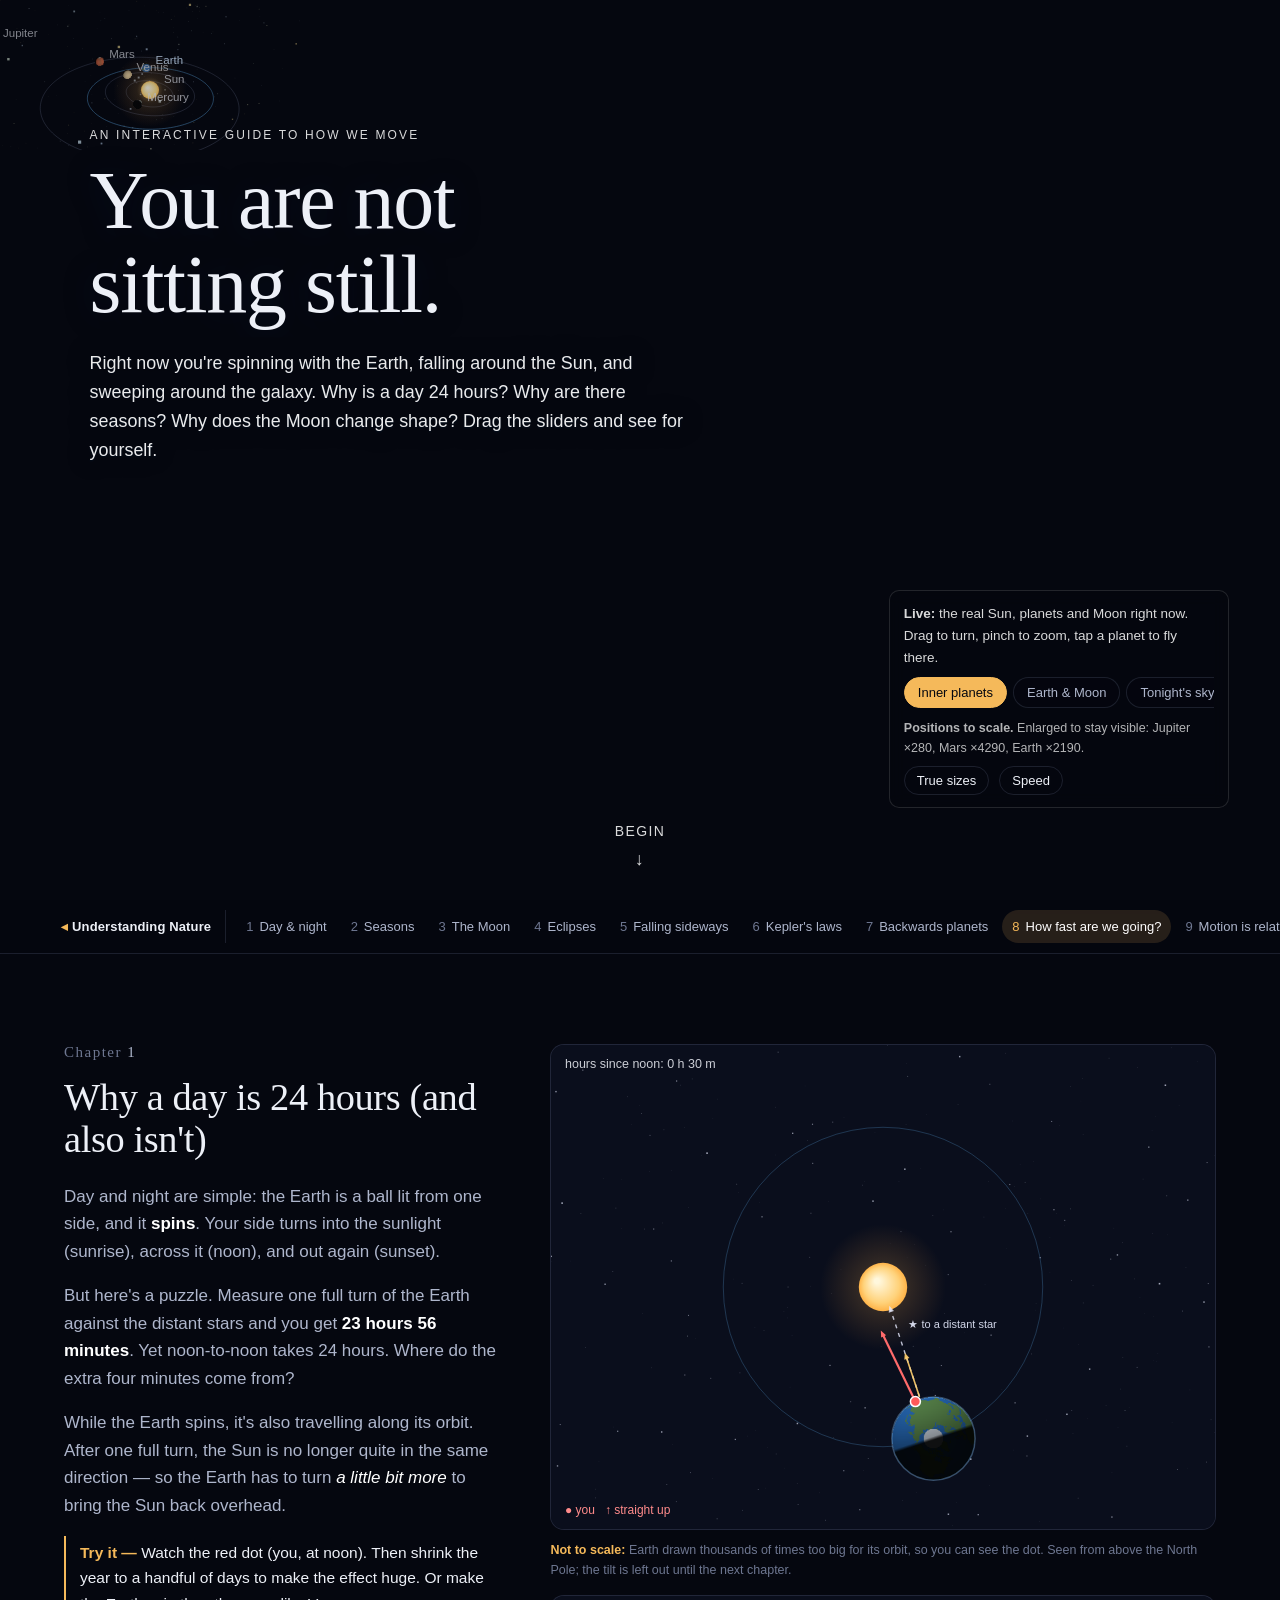
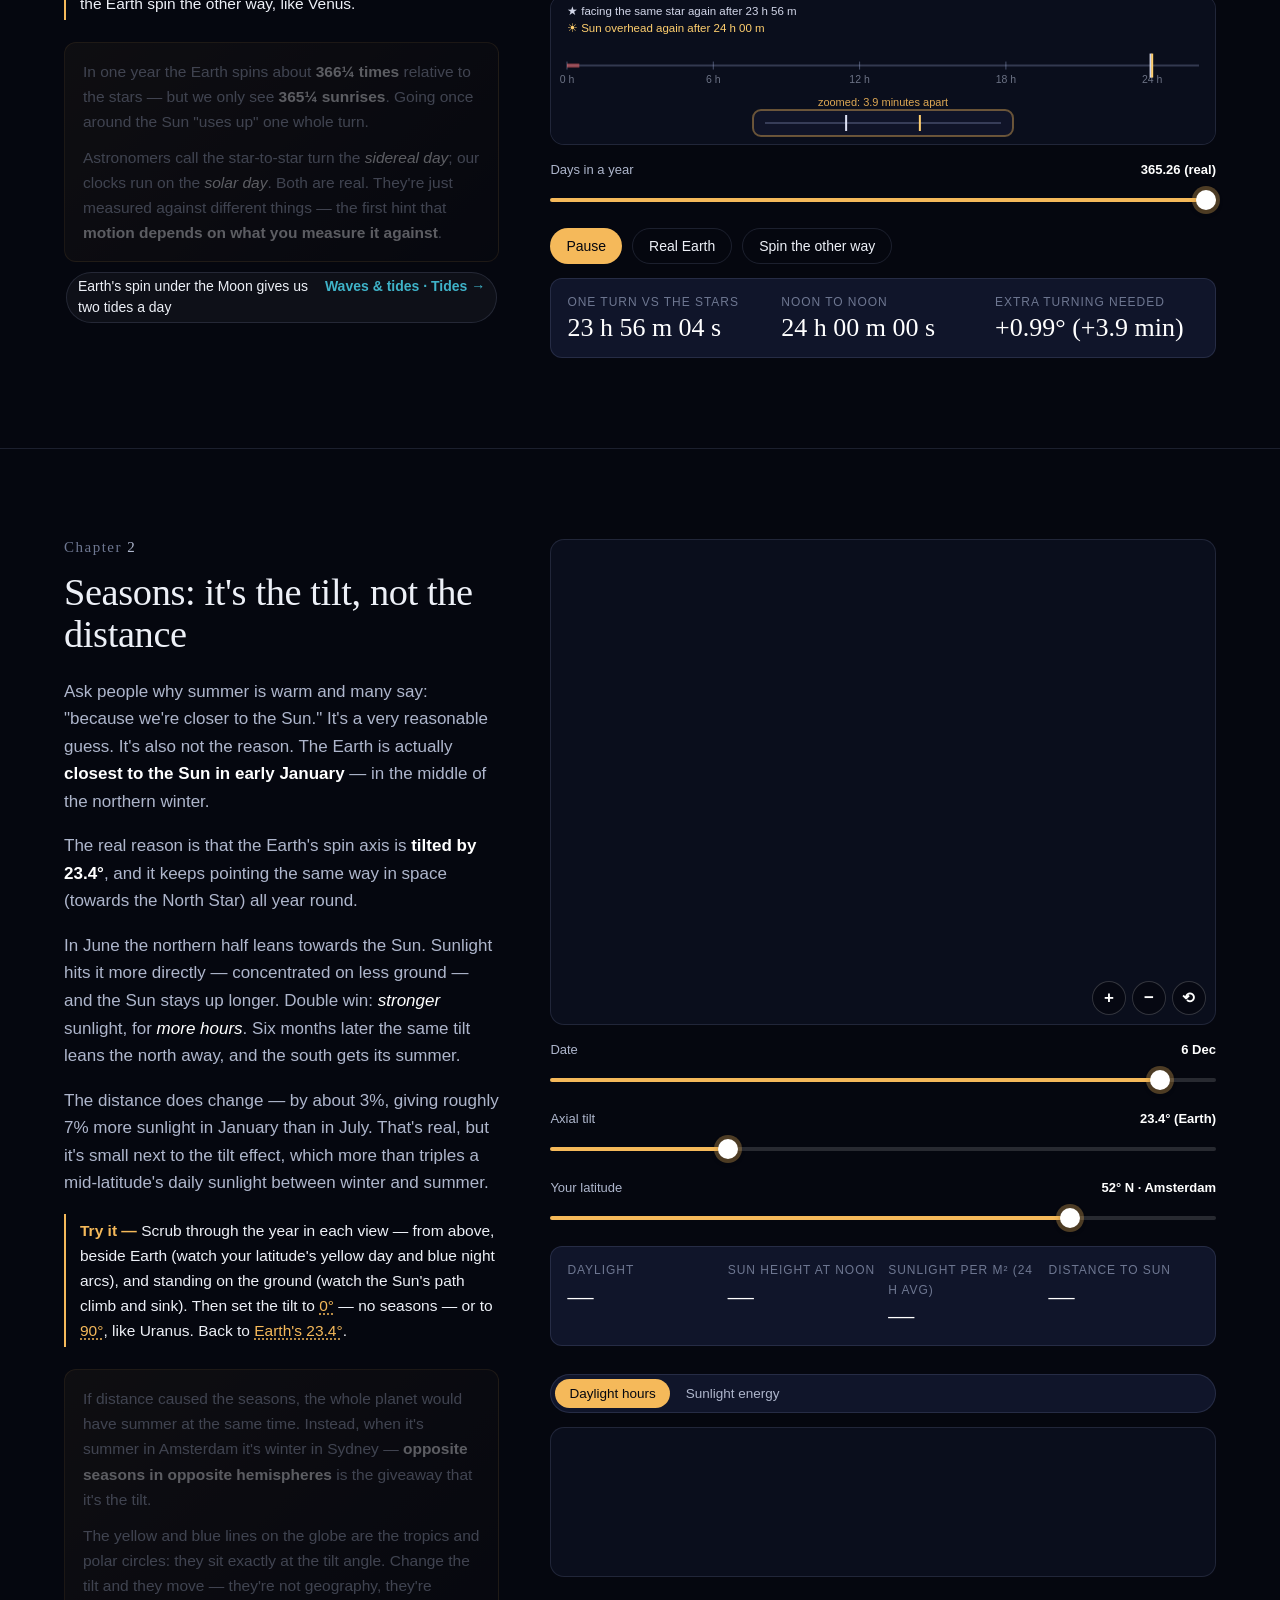
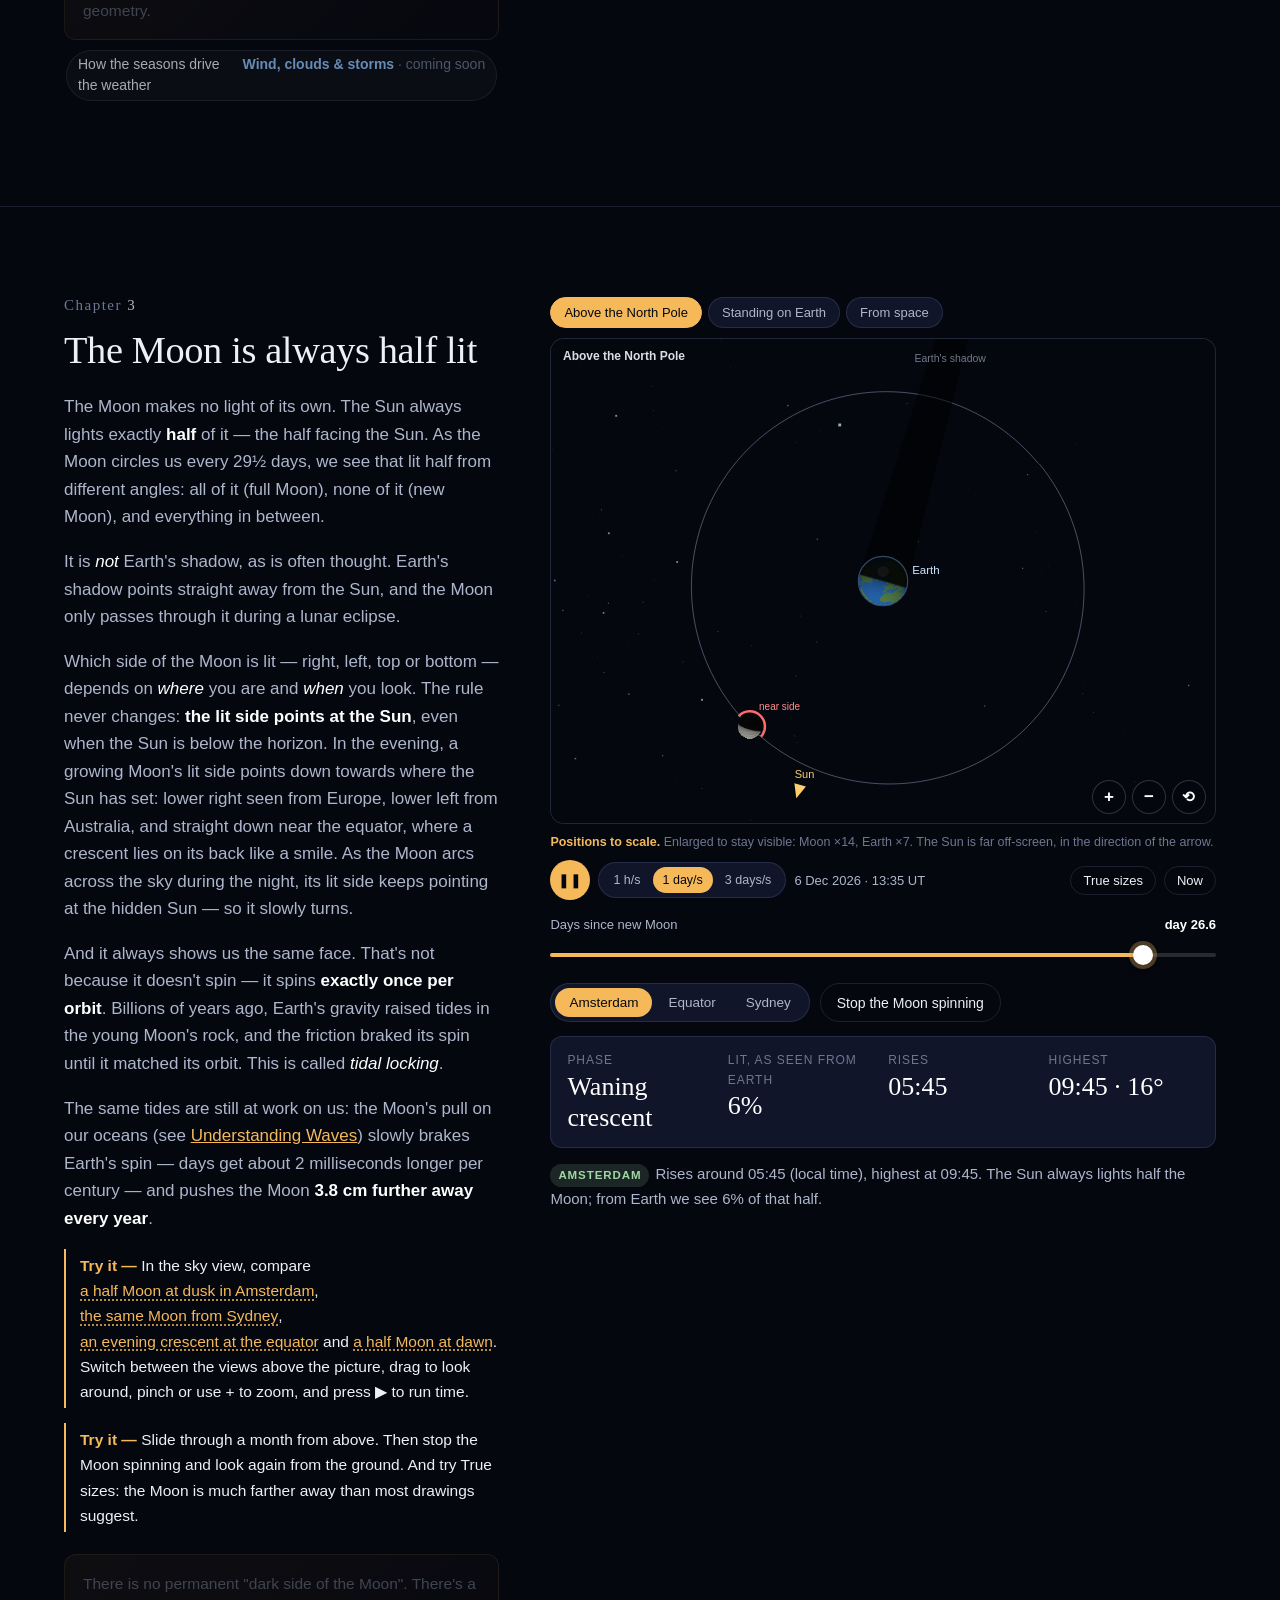
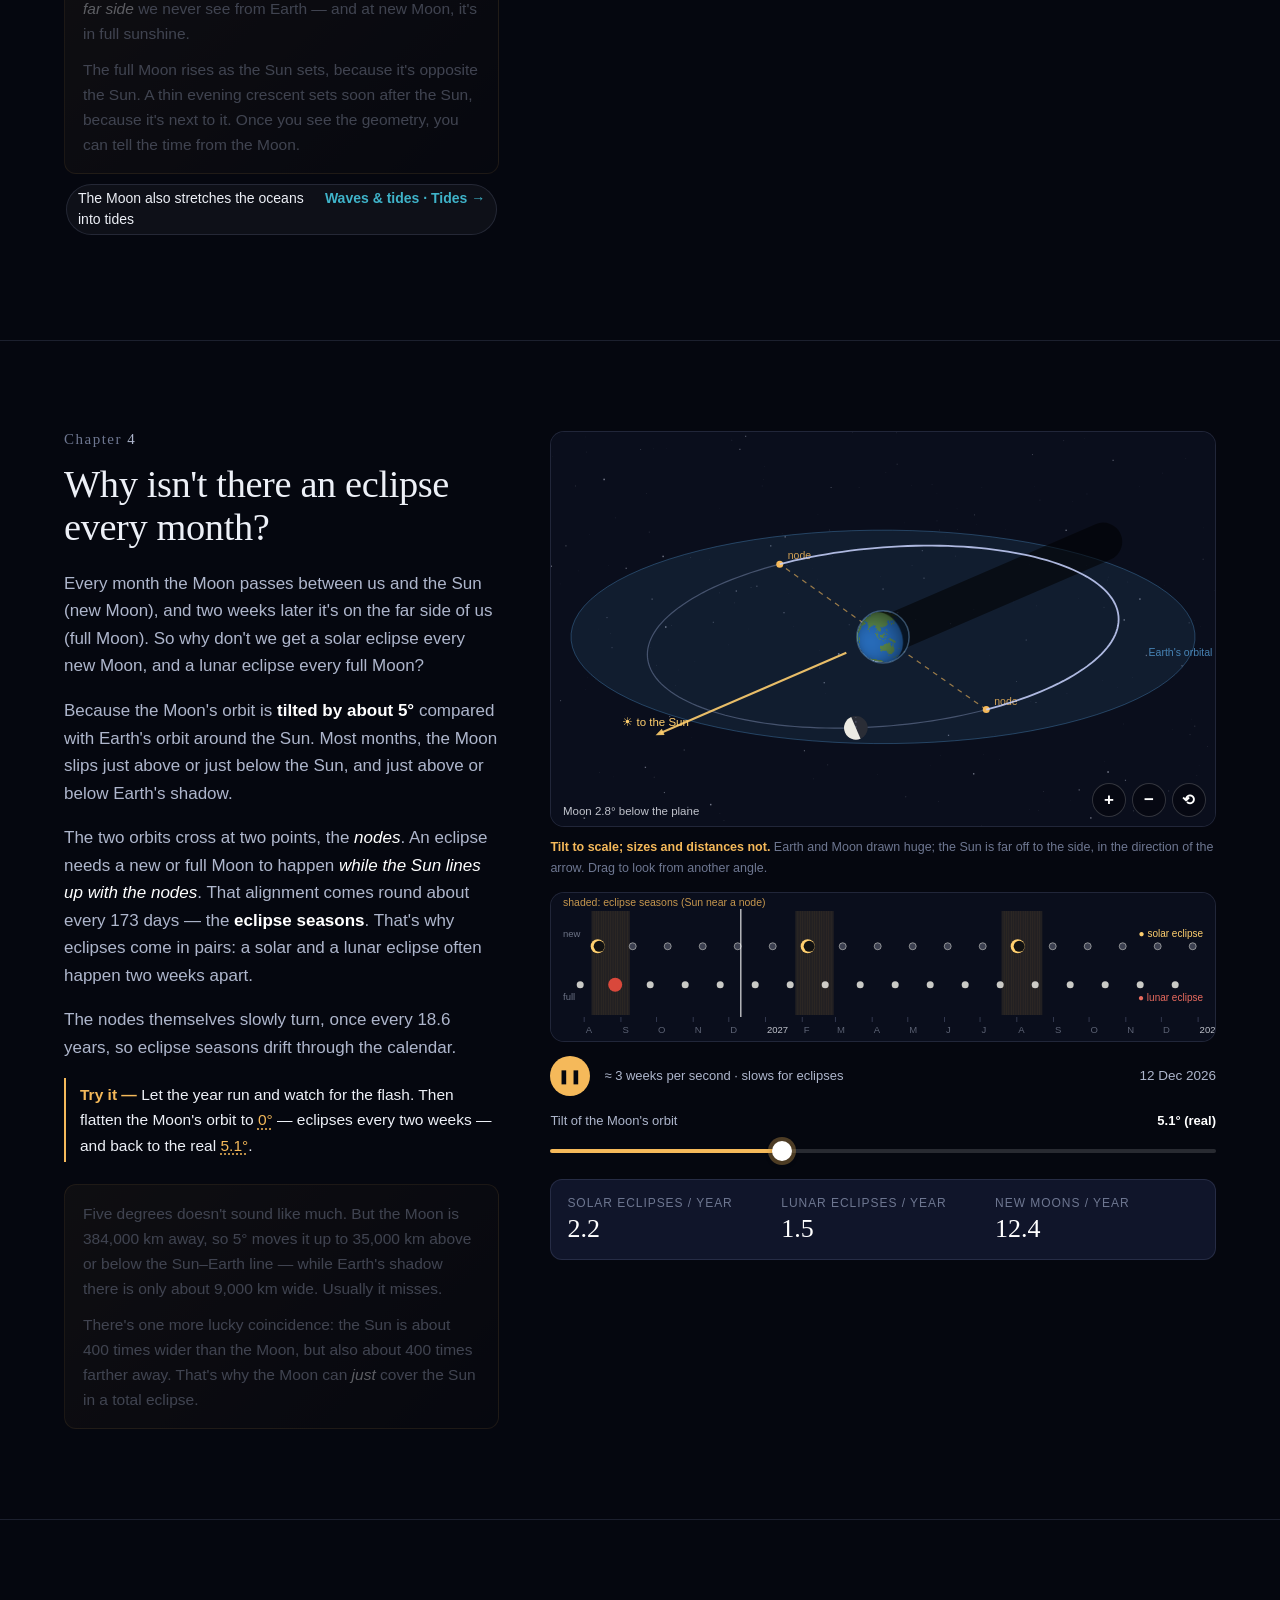
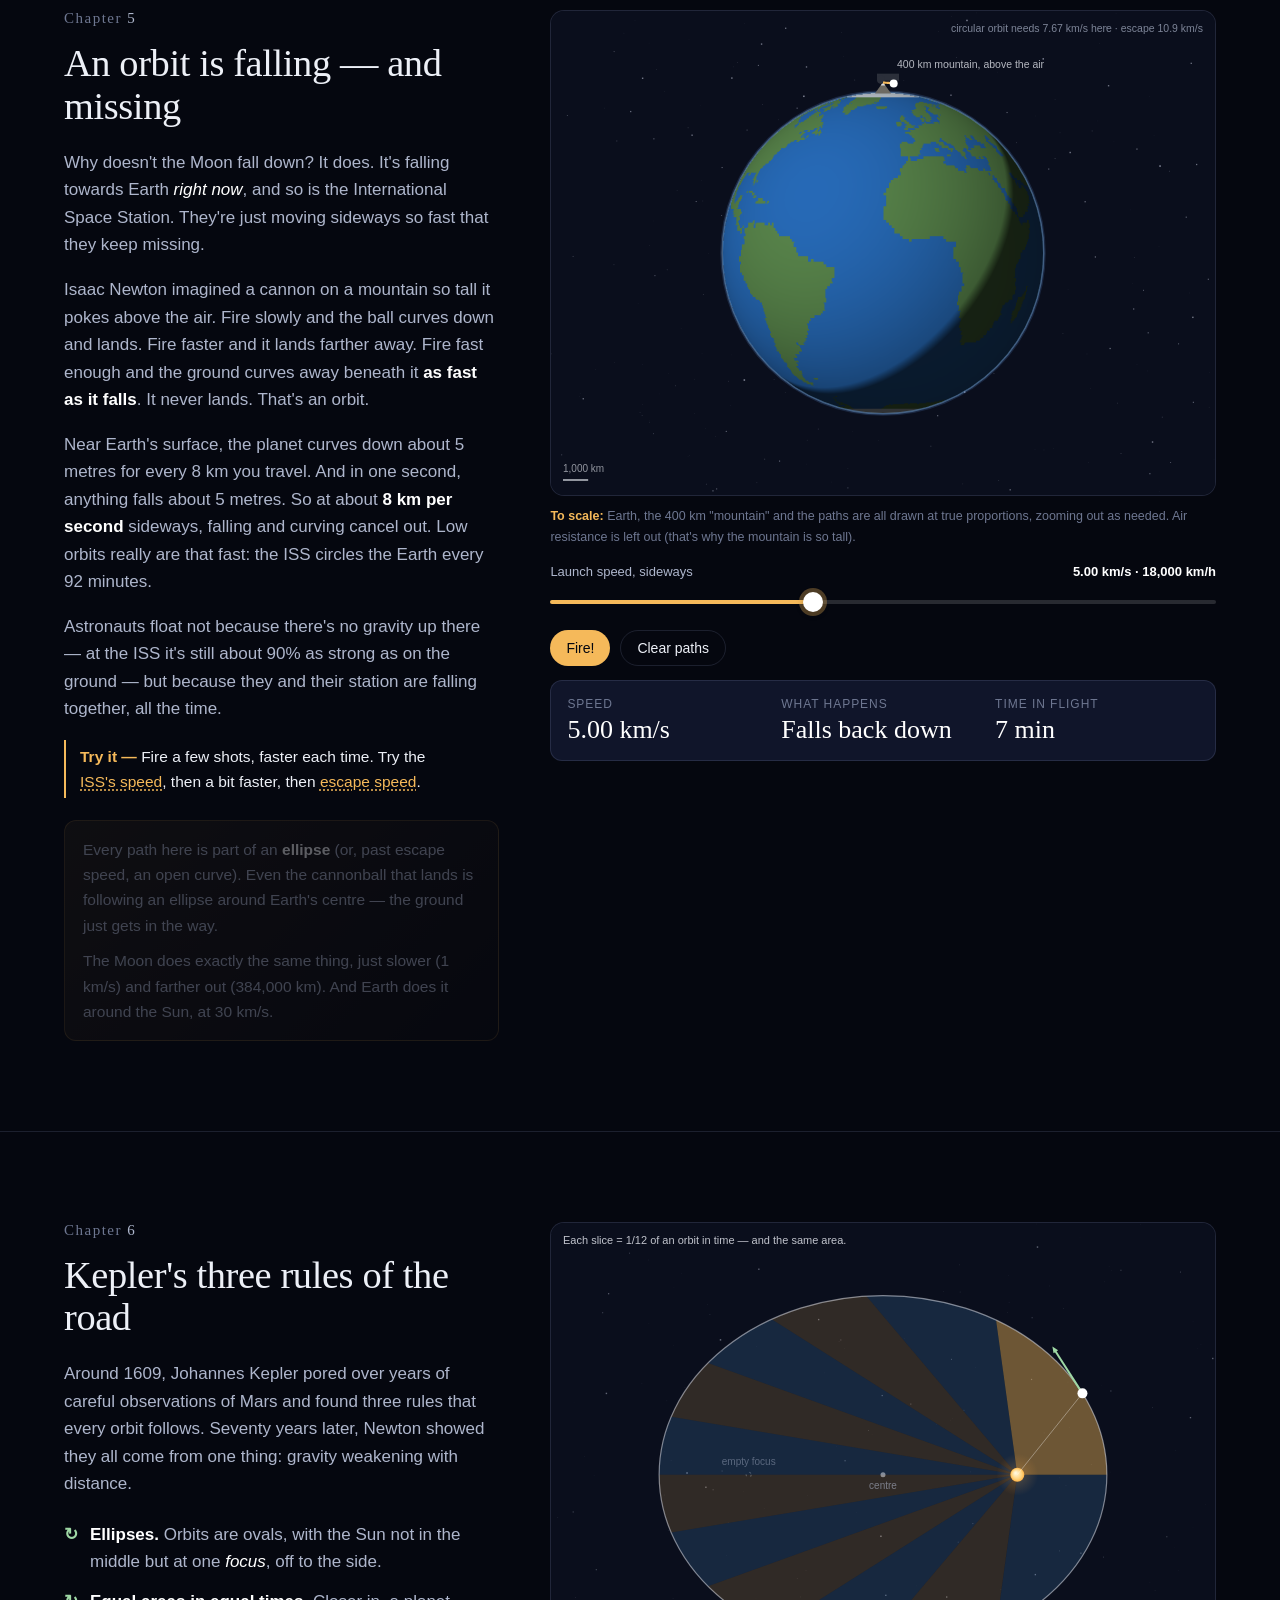
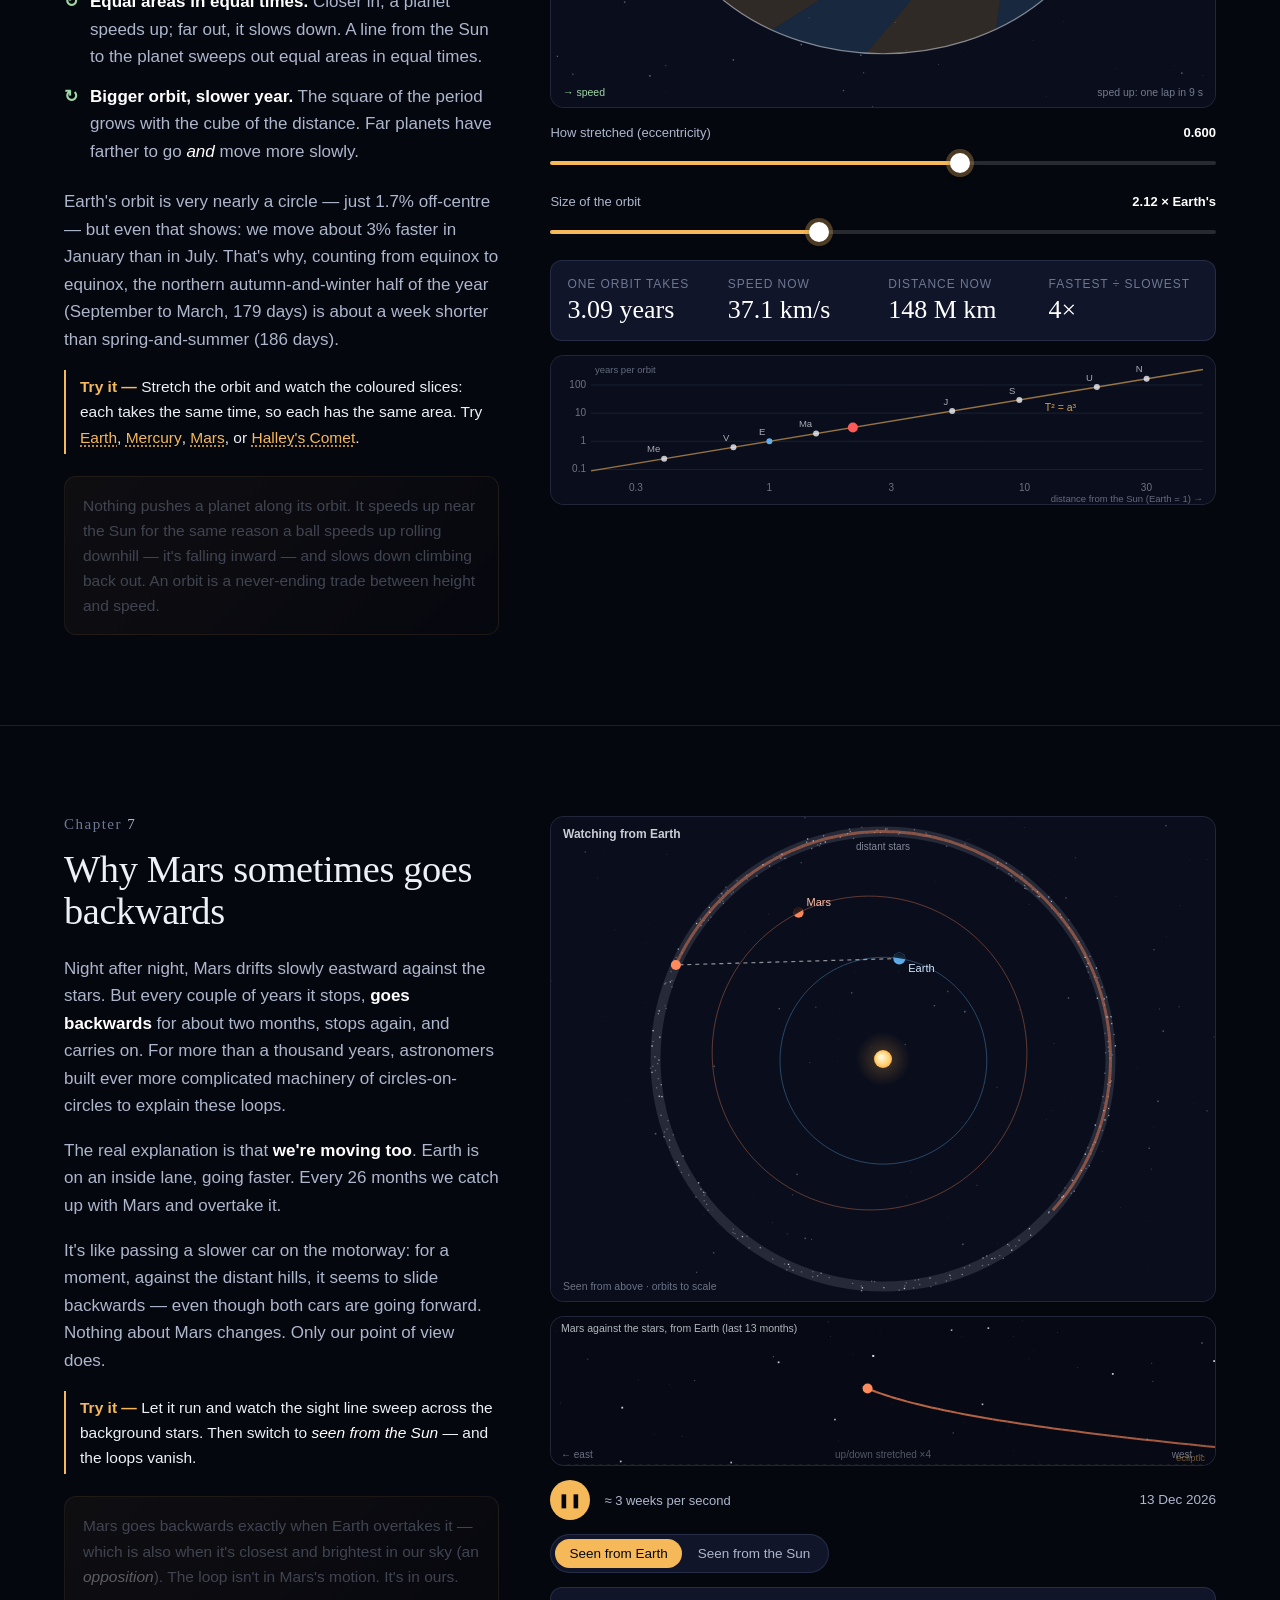
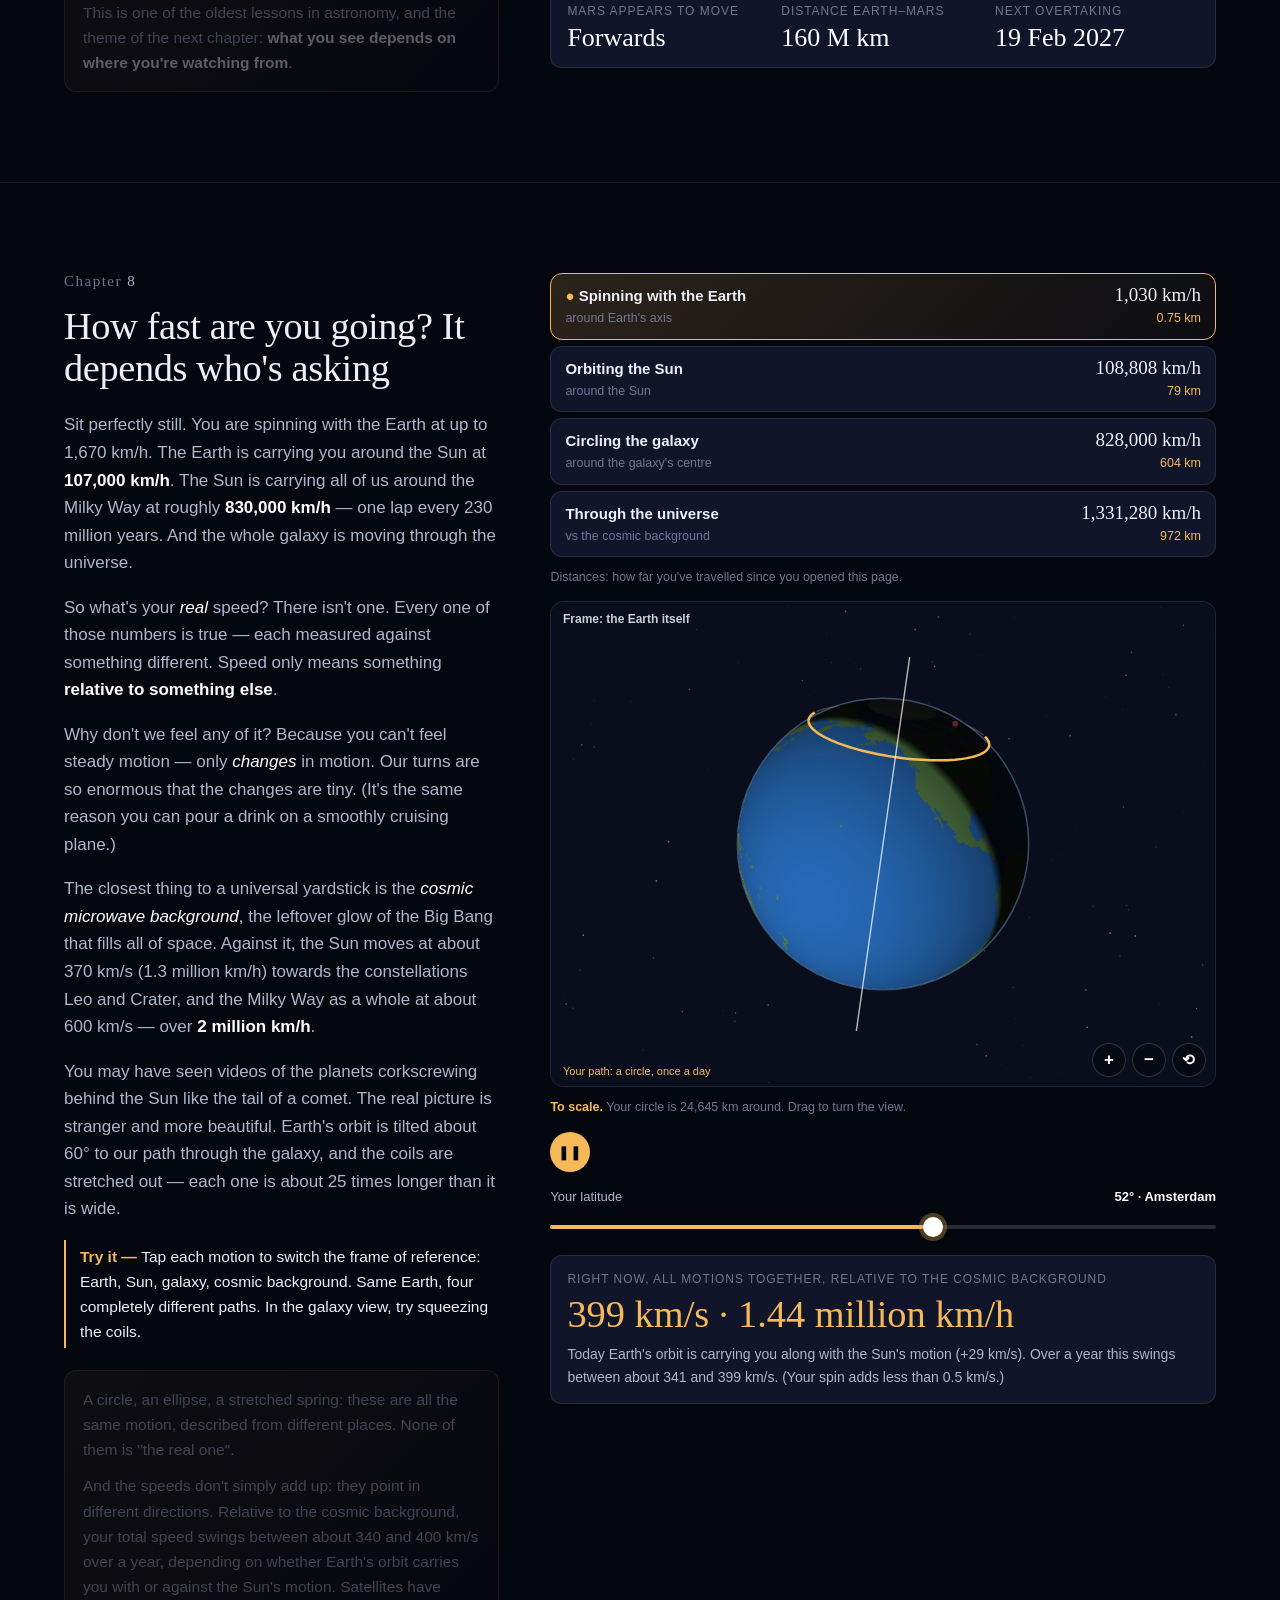
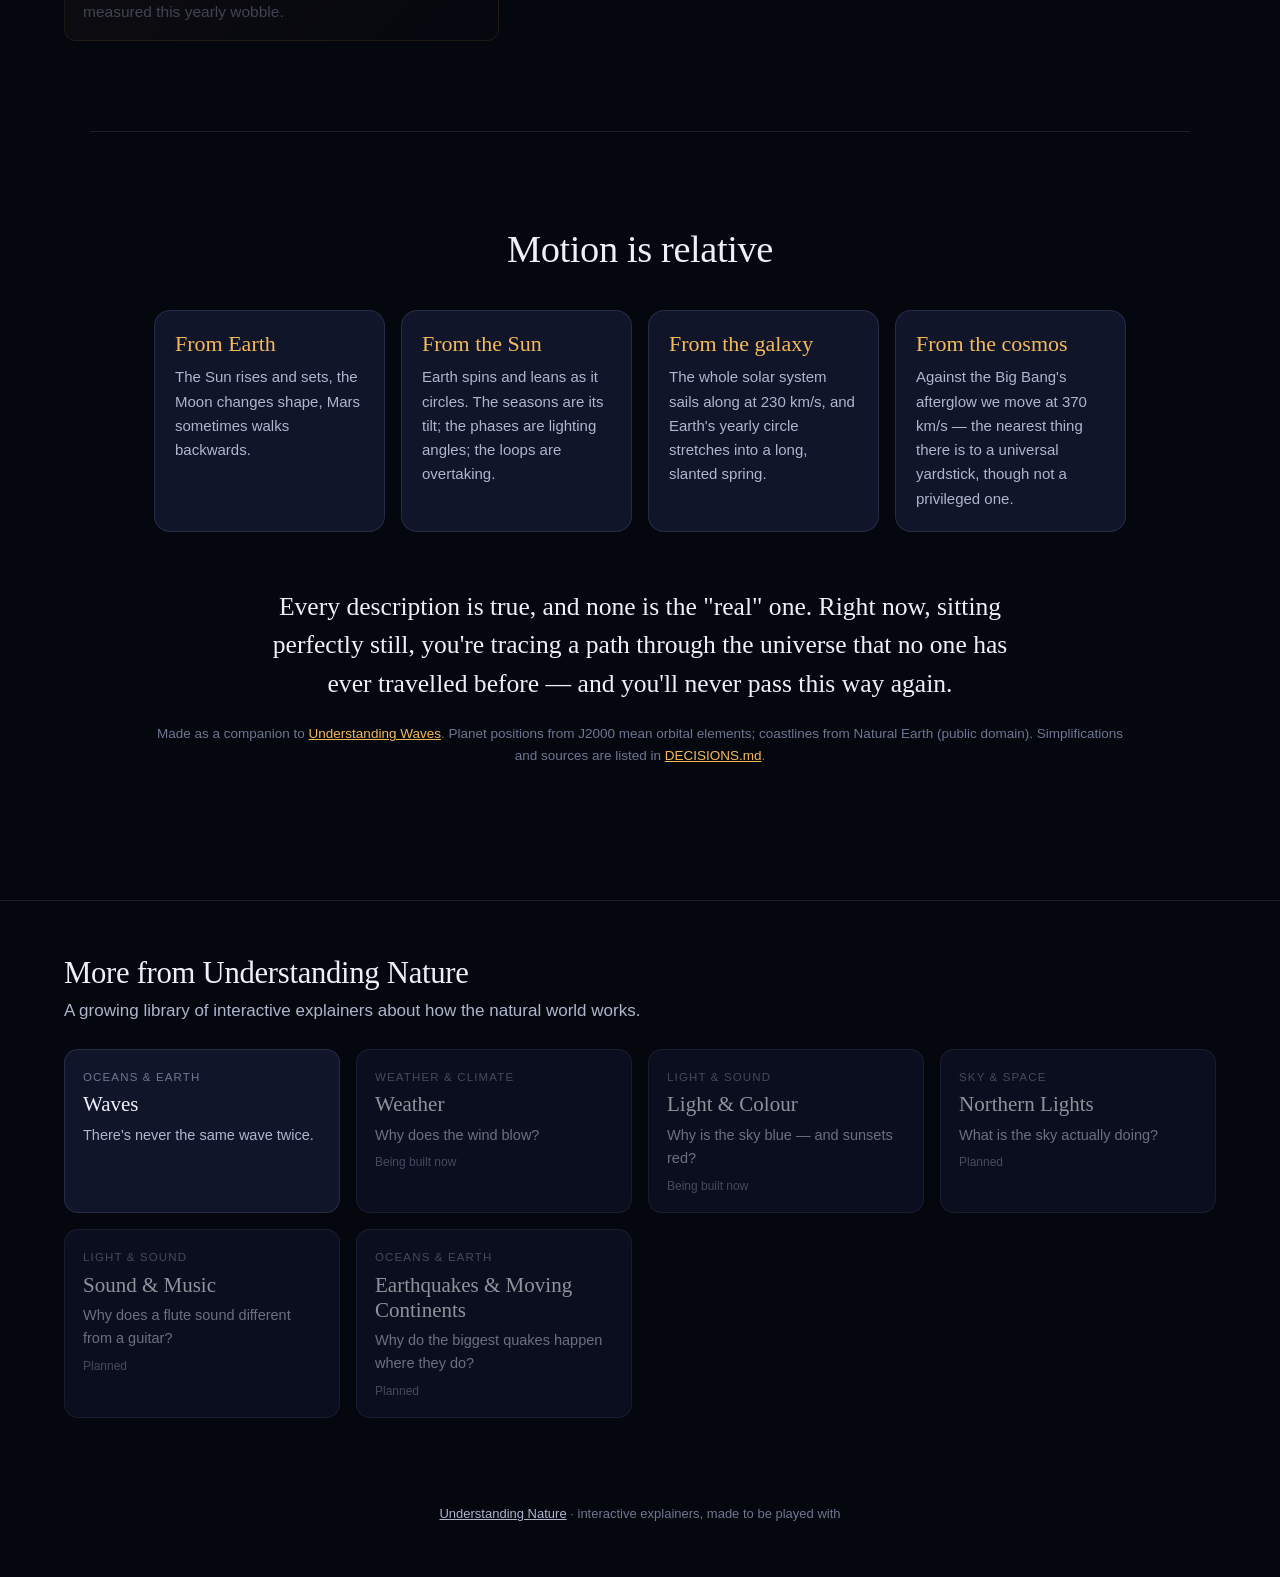
==== site/orbits/index.html @ a3d98f7e "Understanding Nature: shared kit, catalogue, landing page, waves + orbits ported, tools Co-Authored-" ====
<!doctype html>
<html lang="en">
<head>
<meta charset="utf-8">
<meta name="viewport" content="width=device-width, initial-scale=1">
<title>Understanding Orbits — how the Earth, Moon and Sun move, and how we move through the universe</title>
<meta name="description" content="An interactive guide to day and night, seasons, the Moon, orbits — and the giant corkscrew you're tracing through space while sitting still.">
<link rel="icon" href="favicon.svg" type="image/svg+xml">
<meta name="theme-color" content="#05070f">
<link rel="canonical" href="https://mklasen.github.io/understanding-nature/orbits/">
<meta property="og:type" content="website">
<meta property="og:site_name" content="Understanding Nature">
<meta property="og:title" content="Understanding Orbits — how the Earth, Moon and Sun move, and how we move through the universe">
<meta property="og:description" content="An interactive guide to day and night, seasons, the Moon, orbits — and the giant corkscrew you're tracing through space while sitting still.">
<meta property="og:url" content="https://mklasen.github.io/understanding-nature/orbits/">
<meta property="og:image" content="https://mklasen.github.io/understanding-nature/orbits/og.jpg">
<meta property="og:image:width" content="1200">
<meta property="og:image:height" content="630">
<meta name="twitter:card" content="summary_large_image">
<meta name="twitter:image" content="https://mklasen.github.io/understanding-nature/orbits/og.jpg">
<link rel="stylesheet" href="../kit/kit.css">
<link rel="stylesheet" href="css/orbits.css">
</head>
<body data-theme="space" data-explainer="orbits" data-root="../">

<!-- ============ HERO ============ -->
<header class="hero" id="top">
  <canvas id="hero-orrery" aria-label="A live model of the inner solar system"></canvas>
  <div class="hero-copy">
    <p class="kicker">An interactive guide to how we move</p>
    <h1>You are not<br>sitting still.</h1>
    <p class="lede">Right now you're spinning with the Earth, falling around the Sun, and sweeping around the galaxy. Why is a day 24 hours? Why are there seasons? Why does the Moon change shape? Drag the sliders and see for yourself.</p>
  </div>
  <div class="hero-caption">
    <p><b>Live:</b> the real Sun, planets and Moon right now. Drag to turn, pinch to zoom, tap a planet to fly there.</p>
    <div id="hero-views"></div>
    <p class="hero-note" id="hero-note"></p>
    <div class="btn-row">
      <button class="btn ghost small" id="hero-scale">True sizes</button>
      <button class="btn ghost small" id="hero-speed">Speed</button>
    </div>
  </div>
  <a class="scroll-cue" href="#day">Begin <span>↓</span></a>
</header>

<nav class="toc" aria-label="Chapters">
  <a href="#day"><i>1</i>Day &amp; night</a>
  <a href="#seasons"><i>2</i>Seasons</a>
  <a href="#moon"><i>3</i>The Moon</a>
  <a href="#eclipses"><i>4</i>Eclipses</a>
  <a href="#falling"><i>5</i>Falling sideways</a>
  <a href="#kepler"><i>6</i>Kepler's laws</a>
  <a href="#retrograde"><i>7</i>Backwards planets</a>
  <a href="#speed"><i>8</i>How fast are we going?</a>
  <a href="#summary"><i>9</i>Motion is relative</a>
</nav>

<main>
<!-- ============ 1. DAY & NIGHT ============ -->
<section class="chapter" id="day" data-module="day.js">
  <div class="text">
    <p class="num">1</p>
    <h2>Why a day is 24 hours (and also isn't)</h2>
    <p>Day and night are simple: the Earth is a ball lit from one side, and it <strong>spins</strong>. Your side turns into the sunlight (sunrise), across it (noon), and out again (sunset).</p>
    <p>But here's a puzzle. Measure one full turn of the Earth against the distant stars and you get <strong>23 hours 56 minutes</strong>. Yet noon-to-noon takes 24 hours. Where do the extra four minutes come from?</p>
    <p class="after">While the Earth spins, it's also travelling along its orbit. After one full turn, the Sun is no longer quite in the same direction — so the Earth has to turn <em>a little bit more</em> to bring the Sun back overhead.</p>
    <p class="try">Watch the red dot (you, at noon). Then shrink the year to a handful of days to make the effect huge. Or make the Earth spin the other way, like Venus.</p>
    <aside class="aha">
      <p>In one year the Earth spins about <strong>366¼ times</strong> relative to the stars — but we only see <strong>365¼ sunrises</strong>. Going once around the Sun "uses up" one whole turn.</p>
      <p>Astronomers call the star-to-star turn the <em>sidereal day</em>; our clocks run on the <em>solar day</em>. Both are real. They're just measured against different things — the first hint that <strong>motion depends on what you measure it against</strong>.</p>
    </aside>
  </div>
  <div class="stage">
    <canvas id="day-canvas" class="panel-canvas square" aria-label="Earth seen from above the North Pole, orbiting the Sun"></canvas>
    <p class="scale-note"><b>Not to scale:</b> Earth drawn thousands of times too big for its orbit, so you can see the dot. Seen from above the North Pole; the tilt is left out until the next chapter.</p>
    <canvas id="day-timeline" class="panel-canvas chart" aria-label="Timeline of one turn versus one solar day"></canvas>
    <div class="controls">
      <label class="ctl">
        <span class="ctl-label">Days in a year <output id="day-year-out"></output></span>
        <input type="range" id="day-year" min="0" max="1" step="0.001" value="1">
      </label>
      <div class="btn-row">
        <button class="btn" id="day-play">Pause</button>
        <button class="btn ghost" id="day-real">Real Earth</button>
        <button class="btn ghost" id="day-retro">Spin the other way</button>
      </div>
    </div>
    <div class="readout grid3">
      <div><span class="ro-label">One turn vs the stars</span><span class="ro-value" id="day-sid">23 h 56 m</span></div>
      <div><span class="ro-label">Noon to noon</span><span class="ro-value" id="day-sol">24 h 00 m</span></div>
      <div><span class="ro-label">Extra turning needed</span><span class="ro-value" id="day-extra">0.99°</span></div>
    </div>
  </div>
</section>

<!-- ============ 2. SEASONS ============ -->
<section class="chapter" id="seasons" data-module="seasons.js">
  <div class="text">
    <p class="num">2</p>
    <h2>Seasons: it's the tilt, not the distance</h2>
    <p>Ask people why summer is warm and many say: "because we're closer to the Sun." It's a very reasonable guess. It's also not the reason. The Earth is actually <strong>closest to the Sun in early January</strong> — in the middle of the northern winter.</p>
    <p>The real reason is that the Earth's spin axis is <strong>tilted by 23.4°</strong>, and it keeps pointing the same way in space (towards the North Star) all year round.</p>
    <p class="after">In June the northern half leans towards the Sun. Sunlight hits it more directly — concentrated on less ground — and the Sun stays up longer. Double win: <em>stronger</em> sunlight, for <em>more hours</em>. Six months later the same tilt leans the north away, and the south gets its summer.</p>
    <p class="after">The distance does change — by about 3%, giving roughly 7% more sunlight in January than in July. That's real, but it's small next to the tilt effect, which more than triples a mid-latitude's daily sunlight between winter and summer.</p>
    <p class="try">Scrub through the year in each view — from above, beside Earth (watch your latitude's yellow day and blue night arcs), and standing on the ground (watch the Sun's path climb and sink). Then set the tilt to <button class="link" data-tilt="0">0°</button> — no seasons — or to <button class="link" data-tilt="90">90°</button>, like Uranus. Back to <button class="link" data-tilt="23.44">Earth's 23.4°</button>.</p>
    <aside class="aha">
      <p>If distance caused the seasons, the whole planet would have summer at the same time. Instead, when it's summer in Amsterdam it's winter in Sydney — <strong>opposite seasons in opposite hemispheres</strong> is the giveaway that it's the tilt.</p>
      <p>The yellow and blue lines on the globe are the tropics and polar circles: they sit exactly at the tilt angle. Change the tilt and they move — they're not geography, they're geometry.</p>
    </aside>
  </div>
  <div class="stage">
    <canvas id="seasons-canvas" class="panel-canvas square" aria-label="Earth's tilted orbit, a close-up beside Earth, and the Sun's path across your sky"></canvas>
    <div class="controls">
      <label class="ctl">
        <span class="ctl-label">Date <output id="seasons-date-out"></output></span>
        <input type="range" id="seasons-date" min="0" max="365" step="0.25" value="172">
      </label>
      <label class="ctl">
        <span class="ctl-label">Axial tilt <output id="seasons-tilt-out"></output></span>
        <input type="range" id="seasons-tilt" min="0" max="90" step="0.1" value="23.44">
      </label>
      <label class="ctl">
        <span class="ctl-label">Your latitude <output id="seasons-lat-out"></output></span>
        <input type="range" id="seasons-lat" min="-90" max="90" step="0.5" value="52">
      </label>
    </div>
    <div class="readout grid4">
      <div><span class="ro-label">Daylight</span><span class="ro-value" id="seasons-day">—</span></div>
      <div><span class="ro-label">Sun height at noon</span><span class="ro-value" id="seasons-noon">—</span></div>
      <div><span class="ro-label">Sunlight per m² (24 h avg)</span><span class="ro-value" id="seasons-ins">—</span></div>
      <div><span class="ro-label">Distance to Sun</span><span class="ro-value" id="seasons-dist">—</span></div>
    </div>
    <p class="why" id="seasons-why"></p>
    <div class="seg" id="seasons-chart-mode"><button class="on" data-mode="day">Daylight hours</button><button data-mode="ins">Sunlight energy</button></div>
    <canvas id="seasons-chart" class="panel-canvas chart" aria-label="Daylight over the year for your latitude and its mirror in the other hemisphere"></canvas>
  </div>
</section>

<!-- ============ 3. THE MOON ============ -->
<section class="chapter" id="moon" data-module="moon.js">
  <div class="text">
    <p class="num">3</p>
    <h2>The Moon is always half lit</h2>
    <p>The Moon makes no light of its own. The Sun always lights exactly <strong>half</strong> of it — the half facing the Sun. As the Moon circles us every 29½ days, we see that lit half from different angles: all of it (full Moon), none of it (new Moon), and everything in between.</p>
    <p>It is <em>not</em> Earth's shadow, as is often thought. Earth's shadow points straight away from the Sun, and the Moon only passes through it during a lunar eclipse.</p>
    <p class="after">Which side of the Moon is lit — right, left, top or bottom — depends on <em>where</em> you are and <em>when</em> you look. The rule never changes: <strong>the lit side points at the Sun</strong>, even when the Sun is below the horizon. In the evening, a growing Moon's lit side points down towards where the Sun has set: lower right seen from Europe, lower left from Australia, and straight down near the equator, where a crescent lies on its back like a smile. As the Moon arcs across the sky during the night, its lit side keeps pointing at the hidden Sun — so it slowly turns.</p>
    <p class="after">And it always shows us the same face. That's not because it doesn't spin — it spins <strong>exactly once per orbit</strong>. Billions of years ago, Earth's gravity raised tides in the young Moon's rock, and the friction braked its spin until it matched its orbit. This is called <em>tidal locking</em>.</p>
    <p class="after">The same tides are still at work on us: the Moon's pull on our oceans (see <a href="https://mklasen.github.io/understanding-waves/#tides">Understanding Waves</a>) slowly brakes Earth's spin — days get about 2 milliseconds longer per century — and pushes the Moon <strong>3.8 cm further away every year</strong>.</p>
    <p class="try">In the sky view, compare <button class="link" data-sky="ams-fq">a half Moon at dusk in Amsterdam</button>, <button class="link" data-sky="syd-fq">the same Moon from Sydney</button>, <button class="link" data-sky="eq-cr">an evening crescent at the equator</button> and <button class="link" data-sky="ams-lq">a half Moon at dawn</button>. Switch between the views above the picture, drag to look around, pinch or use + to zoom, and press ▶ to run time.</p>
    <p class="try">Slide through a month from above. Then stop the Moon spinning and look again from the ground. And try True sizes: the Moon is much farther away than most drawings suggest.</p>
    <aside class="aha">
      <p>There is no permanent "dark side of the Moon". There's a <em>far side</em> we never see from Earth — and at new Moon, it's in full sunshine.</p>
      <p>The full Moon rises as the Sun sets, because it's opposite the Sun. A thin evening crescent sets soon after the Sun, because it's next to it. Once you see the geometry, you can tell the time from the Moon.</p>
    </aside>
  </div>
  <div class="stage">
    <canvas id="moon-canvas" class="panel-canvas square" aria-label="Earth, Moon and Sun — explore from above, from space, or from the ground"></canvas>
    <div class="controls">
      <label class="ctl">
        <span class="ctl-label">Days since new Moon <output id="moon-age-out">—</output></span>
        <input type="range" id="moon-age" min="0" max="29.5" step="0.05" value="0">
      </label>
      <div class="btn-row">
        <div class="seg" id="moon-place"><button class="on" data-place="ams">Amsterdam</button><button data-place="eq">Equator</button><button data-place="syd">Sydney</button></div>
        <button class="btn ghost" id="moon-unlock">Stop the Moon spinning</button>
      </div>
    </div>
    <div class="readout grid4">
      <div><span class="ro-label">Phase</span><span class="ro-value" id="moon-phase">—</span></div>
      <div><span class="ro-label">Lit, as seen from Earth</span><span class="ro-value" id="moon-lit">—</span></div>
      <div><span class="ro-label">Rises</span><span class="ro-value" id="moon-rise">—</span></div>
      <div><span class="ro-label">Highest</span><span class="ro-value" id="moon-high">—</span></div>
    </div>
    <p class="why" id="moon-why"></p>
  </div>
</section>

<!-- ============ 4. ECLIPSES ============ -->
<section class="chapter" id="eclipses" data-module="eclipses.js">
  <div class="text">
    <p class="num">4</p>
    <h2>Why isn't there an eclipse every month?</h2>
    <p>Every month the Moon passes between us and the Sun (new Moon), and two weeks later it's on the far side of us (full Moon). So why don't we get a solar eclipse every new Moon, and a lunar eclipse every full Moon?</p>
    <p>Because the Moon's orbit is <strong>tilted by about 5°</strong> compared with Earth's orbit around the Sun. Most months, the Moon slips just above or just below the Sun, and just above or below Earth's shadow.</p>
    <p class="after">The two orbits cross at two points, the <em>nodes</em>. An eclipse needs a new or full Moon to happen <em>while the Sun lines up with the nodes</em>. That alignment comes round about every 173 days — the <strong>eclipse seasons</strong>. That's why eclipses come in pairs: a solar and a lunar eclipse often happen two weeks apart.</p>
    <p class="after">The nodes themselves slowly turn, once every 18.6 years, so eclipse seasons drift through the calendar.</p>
    <p class="try">Let the year run and watch for the flash. Then flatten the Moon's orbit to <button class="link" data-incl="0">0°</button> — eclipses every two weeks — and back to the real <button class="link" data-incl="5.145">5.1°</button>.</p>
    <aside class="aha">
      <p>Five degrees doesn't sound like much. But the Moon is 384,000 km away, so 5° moves it up to 35,000 km above or below the Sun–Earth line — while Earth's shadow there is only about 9,000 km wide. Usually it misses.</p>
      <p>There's one more lucky coincidence: the Sun is about 400 times wider than the Moon, but also about 400 times farther away. That's why the Moon can <em>just</em> cover the Sun in a total eclipse.</p>
    </aside>
  </div>
  <div class="stage">
    <canvas id="eclipse-canvas" class="panel-canvas medium" aria-label="The Moon's tilted orbit around Earth, with the direction to the Sun"></canvas>
    <p class="scale-note"><b>Tilt to scale; sizes and distances not.</b> Earth and Moon drawn huge; the Sun is far off to the side, in the direction of the arrow. Drag to look from another angle.</p>
    <canvas id="eclipse-timeline" class="panel-canvas chart" aria-label="New and full Moons over 18 months, with eclipses highlighted"></canvas>
    <div class="controls">
      <div class="timeline">
        <button class="btn round" id="eclipse-play" aria-label="Pause">❚❚</button>
        <span class="ctl-label" style="flex:1">≈ 3 weeks per second · slows for eclipses</span>
        <output id="eclipse-date">—</output>
      </div>
      <label class="ctl">
        <span class="ctl-label">Tilt of the Moon's orbit <output id="eclipse-incl-out"></output></span>
        <input type="range" id="eclipse-incl" min="0" max="15" step="0.005" value="5.145">
      </label>
    </div>
    <div class="readout grid3">
      <div><span class="ro-label">Solar eclipses / year</span><span class="ro-value" id="eclipse-solar">—</span></div>
      <div><span class="ro-label">Lunar eclipses / year</span><span class="ro-value" id="eclipse-lunar">—</span></div>
      <div><span class="ro-label">New Moons / year</span><span class="ro-value">12.4</span></div>
    </div>
  </div>
</section>

<!-- ============ 5. FALLING SIDEWAYS ============ -->
<section class="chapter" id="falling" data-module="falling.js">
  <div class="text">
    <p class="num">5</p>
    <h2>An orbit is falling — and missing</h2>
    <p>Why doesn't the Moon fall down? It does. It's falling towards Earth <em>right now</em>, and so is the International Space Station. They're just moving sideways so fast that they keep missing.</p>
    <p>Isaac Newton imagined a cannon on a mountain so tall it pokes above the air. Fire slowly and the ball curves down and lands. Fire faster and it lands farther away. Fire fast enough and the ground curves away beneath it <strong>as fast as it falls</strong>. It never lands. That's an orbit.</p>
    <p class="after">Near Earth's surface, the planet curves down about 5 metres for every 8 km you travel. And in one second, anything falls about 5 metres. So at about <strong>8 km per second</strong> sideways, falling and curving cancel out. Low orbits really are that fast: the ISS circles the Earth every 92 minutes.</p>
    <p class="after">Astronauts float not because there's no gravity up there — at the ISS it's still about 90% as strong as on the ground — but because they and their station are falling together, all the time.</p>
    <p class="try">Fire a few shots, faster each time. Try the <button class="link" data-v="7.67">ISS's speed</button>, then a bit faster, then <button class="link" data-v="11.1">escape speed</button>.</p>
    <aside class="aha">
      <p>Every path here is part of an <strong>ellipse</strong> (or, past escape speed, an open curve). Even the cannonball that lands is following an ellipse around Earth's centre — the ground just gets in the way.</p>
      <p>The Moon does exactly the same thing, just slower (1 km/s) and farther out (384,000 km). And Earth does it around the Sun, at 30 km/s.</p>
    </aside>
  </div>
  <div class="stage">
    <canvas id="fall-canvas" class="panel-canvas square" aria-label="Newton's cannon on a mountain above the atmosphere"></canvas>
    <p class="scale-note"><b>To scale:</b> Earth, the 400 km "mountain" and the paths are all drawn at true proportions, zooming out as needed. Air resistance is left out (that's why the mountain is so tall).</p>
    <div class="controls">
      <label class="ctl">
        <span class="ctl-label">Launch speed, sideways <output id="fall-v-out"></output></span>
        <input type="range" id="fall-v" min="0.5" max="12" step="0.01" value="5">
      </label>
      <div class="btn-row">
        <button class="btn" id="fall-fire">Fire!</button>
        <button class="btn ghost" id="fall-clear">Clear paths</button>
      </div>
    </div>
    <div class="readout grid3">
      <div><span class="ro-label">Speed</span><span class="ro-value" id="fall-speed">—</span></div>
      <div><span class="ro-label">What happens</span><span class="ro-value" id="fall-outcome">—</span></div>
      <div><span class="ro-label">Time in flight</span><span class="ro-value" id="fall-time">—</span></div>
    </div>
  </div>
</section>

<!-- ============ 6. KEPLER ============ -->
<section class="chapter" id="kepler" data-module="kepler.js">
  <div class="text">
    <p class="num">6</p>
    <h2>Kepler's three rules of the road</h2>
    <p>Around 1609, Johannes Kepler pored over years of careful observations of Mars and found three rules that every orbit follows. Seventy years later, Newton showed they all come from one thing: gravity weakening with distance.</p>
    <ul class="ingredients">
      <li><b>Ellipses.</b> Orbits are ovals, with the Sun not in the middle but at one <em>focus</em>, off to the side.</li>
      <li><b>Equal areas in equal times.</b> Closer in, a planet speeds up; far out, it slows down. A line from the Sun to the planet sweeps out equal areas in equal times.</li>
      <li><b>Bigger orbit, slower year.</b> The square of the period grows with the cube of the distance. Far planets have farther to go <em>and</em> move more slowly.</li>
    </ul>
    <p class="after">Earth's orbit is very nearly a circle — just 1.7% off-centre — but even that shows: we move about 3% faster in January than in July. That's why, counting from equinox to equinox, the northern autumn-and-winter half of the year (September to March, 179 days) is about a week shorter than spring-and-summer (186 days).</p>
    <p class="try">Stretch the orbit and watch the coloured slices: each takes the same time, so each has the same area. Try <button class="link" data-orbit="earth">Earth</button>, <button class="link" data-orbit="mercury">Mercury</button>, <button class="link" data-orbit="mars">Mars</button>, or <button class="link" data-orbit="halley">Halley's Comet</button>.</p>
    <aside class="aha">
      <p>Nothing pushes a planet along its orbit. It speeds up near the Sun for the same reason a ball speeds up rolling downhill — it's falling inward — and slows down climbing back out. An orbit is a never-ending trade between height and speed.</p>
    </aside>
  </div>
  <div class="stage">
    <canvas id="kepler-canvas" class="panel-canvas square" aria-label="An elliptical orbit divided into slices of equal time"></canvas>
    <div class="controls">
      <label class="ctl">
        <span class="ctl-label">How stretched (eccentricity) <output id="kepler-e-out"></output></span>
        <input type="range" id="kepler-e" min="0" max="0.97" step="0.001" value="0.6">
      </label>
      <label class="ctl">
        <span class="ctl-label">Size of the orbit <output id="kepler-a-out"></output></span>
        <input type="range" id="kepler-a" min="0" max="1" step="0.001" value="0.4">
      </label>
    </div>
    <div class="readout grid4">
      <div><span class="ro-label">One orbit takes</span><span class="ro-value" id="kepler-T">—</span></div>
      <div><span class="ro-label">Speed now</span><span class="ro-value" id="kepler-v">—</span></div>
      <div><span class="ro-label">Distance now</span><span class="ro-value" id="kepler-r">—</span></div>
      <div><span class="ro-label">Fastest ÷ slowest</span><span class="ro-value" id="kepler-ratio">—</span></div>
    </div>
    <canvas id="kepler-chart" class="panel-canvas chart" aria-label="Orbital period against distance for the planets"></canvas>
  </div>
</section>

<!-- ============ 7. RETROGRADE ============ -->
<section class="chapter" id="retrograde" data-module="retrograde.js">
  <div class="text">
    <p class="num">7</p>
    <h2>Why Mars sometimes goes backwards</h2>
    <p>Night after night, Mars drifts slowly eastward against the stars. But every couple of years it stops, <strong>goes backwards</strong> for about two months, stops again, and carries on. For more than a thousand years, astronomers built ever more complicated machinery of circles-on-circles to explain these loops.</p>
    <p>The real explanation is that <strong>we're moving too</strong>. Earth is on an inside lane, going faster. Every 26 months we catch up with Mars and overtake it.</p>
    <p class="after">It's like passing a slower car on the motorway: for a moment, against the distant hills, it seems to slide backwards — even though both cars are going forward. Nothing about Mars changes. Only our point of view does.</p>
    <p class="try">Let it run and watch the sight line sweep across the background stars. Then switch to <em>seen from the Sun</em> — and the loops vanish.</p>
    <aside class="aha">
      <p>Mars goes backwards exactly when Earth overtakes it — which is also when it's closest and brightest in our sky (an <em>opposition</em>). The loop isn't in Mars's motion. It's in ours.</p>
      <p>This is one of the oldest lessons in astronomy, and the theme of the next chapter: <strong>what you see depends on where you're watching from</strong>.</p>
    </aside>
  </div>
  <div class="stage">
    <canvas id="retro-canvas" class="panel-canvas square" aria-label="Earth and Mars orbiting the Sun, with the line of sight from Earth to Mars"></canvas>
    <canvas id="retro-sky" class="panel-canvas chart" aria-label="Mars's path against the background stars"></canvas>
    <div class="controls">
      <div class="timeline">
        <button class="btn round" id="retro-play" aria-label="Pause">❚❚</button>
        <span class="ctl-label" style="flex:1">≈ 3 weeks per second</span>
        <output id="retro-date">—</output>
      </div>
      <div class="seg" id="retro-view"><button class="on" data-view="earth">Seen from Earth</button><button data-view="sun">Seen from the Sun</button></div>
    </div>
    <div class="readout grid3">
      <div><span class="ro-label">Mars appears to move</span><span class="ro-value" id="retro-dir">—</span></div>
      <div><span class="ro-label">Distance Earth–Mars</span><span class="ro-value" id="retro-dist">—</span></div>
      <div><span class="ro-label">Next overtaking</span><span class="ro-value" id="retro-next">—</span></div>
    </div>
  </div>
</section>

<!-- ============ 8. HOW FAST ============ -->
<section class="chapter" id="speed" data-module="speed.js">
  <div class="text">
    <p class="num">8</p>
    <h2>How fast are you going? It depends who's asking</h2>
    <p>Sit perfectly still. You are spinning with the Earth at up to 1,670 km/h. The Earth is carrying you around the Sun at <strong>107,000 km/h</strong>. The Sun is carrying all of us around the Milky Way at roughly <strong>830,000 km/h</strong> — one lap every 230 million years. And the whole galaxy is moving through the universe.</p>
    <p>So what's your <em>real</em> speed? There isn't one. Every one of those numbers is true — each measured against something different. Speed only means something <strong>relative to something else</strong>.</p>
    <p class="after">Why don't we feel any of it? Because you can't feel steady motion — only <em>changes</em> in motion. Our turns are so enormous that the changes are tiny. (It's the same reason you can pour a drink on a smoothly cruising plane.)</p>
    <p class="after">The closest thing to a universal yardstick is the <em>cosmic microwave background</em>, the leftover glow of the Big Bang that fills all of space. Against it, the Sun moves at about 370 km/s (1.3 million km/h) towards the constellations Leo and Crater, and the Milky Way as a whole at about 600 km/s — over <strong>2 million km/h</strong>.</p>
    <p class="after">You may have seen videos of the planets corkscrewing behind the Sun like the tail of a comet. The real picture is stranger and more beautiful. Earth's orbit is tilted about 60° to our path through the galaxy, and the coils are stretched out — each one is about 25 times longer than it is wide.</p>
    <p class="try">Tap each motion to switch the frame of reference: Earth, Sun, galaxy, cosmic background. Same Earth, four completely different paths. In the galaxy view, try squeezing the coils.</p>
    <aside class="aha">
      <p>A circle, an ellipse, a stretched spring: these are all the same motion, described from different places. None of them is "the real one".</p>
      <p>And the speeds don't simply add up: they point in different directions. Relative to the cosmic background, your total speed swings between about 340 and 400 km/s over a year, depending on whether Earth's orbit carries you with or against the Sun's motion. Satellites have measured this yearly wobble.</p>
    </aside>
  </div>
  <div class="stage">
    <div class="speed-rows" id="speed-rows">
      <button class="speed-row on" data-frame="earth"><span class="sr-name">Spinning with the Earth</span><span class="sr-rel">around Earth's axis</span><span class="sr-v" id="sp-earth">—</span><span class="sr-d" id="sd-earth">—</span></button>
      <button class="speed-row" data-frame="sun"><span class="sr-name">Orbiting the Sun</span><span class="sr-rel">around the Sun</span><span class="sr-v" id="sp-sun">—</span><span class="sr-d" id="sd-sun">—</span></button>
      <button class="speed-row" data-frame="galaxy"><span class="sr-name">Circling the galaxy</span><span class="sr-rel">around the galaxy's centre</span><span class="sr-v" id="sp-galaxy">—</span><span class="sr-d" id="sd-galaxy">—</span></button>
      <button class="speed-row" data-frame="cmb"><span class="sr-name">Through the universe</span><span class="sr-rel">vs the cosmic background</span><span class="sr-v" id="sp-cmb">—</span><span class="sr-d" id="sd-cmb">—</span></button>
    </div>
    <p class="scale-note">Distances: how far you've travelled since you opened this page.</p>
    <canvas id="speed-canvas" class="panel-canvas square" aria-label="Earth's path in the chosen frame of reference"></canvas>
    <p class="scale-note" id="speed-note"></p>
    <div class="controls">
      <div class="btn-row">
        <button class="btn ghost" id="speed-squeeze">Squeeze the coils</button>
        <button class="btn round" id="speed-play" aria-label="Pause">❚❚</button>
      </div>
      <label class="ctl" id="speed-lat-ctl">
        <span class="ctl-label">Your latitude <output id="speed-lat-out"></output></span>
        <input type="range" id="speed-lat" min="0" max="90" step="1" value="52">
      </label>
    </div>
    <div class="readout big">
      <span class="ro-label">Right now, all motions together, relative to the cosmic background</span>
      <span class="ro-value" id="speed-total">—</span>
      <span class="ro-note" id="speed-total-note"></span>
    </div>
  </div>
</section>

<!-- ============ 9. SUMMARY ============ -->
<section class="summary" id="summary">
  <h2>Motion is relative</h2>
  <div class="cards four">
    <div class="card"><h3>From Earth</h3><p>The Sun rises and sets, the Moon changes shape, Mars sometimes walks backwards.</p></div>
    <div class="card"><h3>From the Sun</h3><p>Earth spins and leans as it circles. The seasons are its tilt; the phases are lighting angles; the loops are overtaking.</p></div>
    <div class="card"><h3>From the galaxy</h3><p>The whole solar system sails along at 230 km/s, and Earth's yearly circle stretches into a long, slanted spring.</p></div>
    <div class="card"><h3>From the cosmos</h3><p>Against the Big Bang's afterglow we move at 370 km/s — the nearest thing there is to a universal yardstick, though not a privileged one.</p></div>
  </div>
  <p class="closing">Every description is true, and none is the "real" one. Right now, sitting perfectly still, you're tracing a path through the universe that no one has ever travelled before — and you'll never pass this way again.</p>
  <p class="foot">Made as a companion to <a href="https://mklasen.github.io/understanding-waves/">Understanding Waves</a>. Planet positions from J2000 mean orbital elements; coastlines from Natural Earth (public domain). Simplifications and sources are listed in <a href="DECISIONS.md">DECISIONS.md</a>.</p>
</section>
</main>


<script type="module" src="js/main.js"></script>
</body>
</html>
---- site/kit/kit.css ----
/* Understanding Nature — shared kit stylesheet.
   Layout, controls, readouts and library chrome shared by every explainer.
   Each explainer picks a palette with <body data-theme="…">; explainer-specific
   rules live in that explainer's own CSS file. */

:root, [data-theme] {
  --ink: #edf0f7;
  --ink-soft: #aeb6cc;
  --ink-dim: #6e7791;
  --good: #9fd8a5;
  --warn: #ff9a7a;
  --serif: "Iowan Old Style", "Palatino Linotype", Palatino, "Book Antiqua", Georgia, serif;
  --sans: ui-sans-serif, -apple-system, "Segoe UI", Inter, Roboto, "Helvetica Neue", Arial, sans-serif;
}
/* library default (landing page) — dusk between sea and sky */
:root {
  --bg: #070b14; --bg-rgb: 7, 11, 20; --bg-2: #0c1322; --panel: #111a2c;
  --line: rgba(170, 195, 230, 0.14);
  --accent: #7fd1c4; --accent-rgb: 127, 209, 196; --accent-hover: #a3e3d8; --accent-deep: #3f8f86;
}
[data-theme="ocean"] {
  --ink: #e9f1f5; --ink-soft: #a9bfcb; --ink-dim: #6f8896;
  --bg: #061521; --bg-rgb: 6, 21, 33; --bg-2: #0a1f2e; --panel: #0d2738;
  --line: rgba(160, 205, 230, 0.14);
  --accent: #3fb3c9; --accent-rgb: 63, 179, 201; --accent-hover: #63c9db; --accent-deep: #2a7ea8;
}
[data-theme="space"] {
  --bg: #05070f; --bg-rgb: 5, 7, 15; --bg-2: #0a0e1c; --panel: #10152a;
  --line: rgba(170, 185, 230, 0.14);
  --accent: #f5b95a; --accent-rgb: 245, 185, 90; --accent-hover: #ffd08a; --accent-deep: #b5762a;
}
[data-theme="sky"] {
  --bg: #08111f; --bg-rgb: 8, 17, 31; --bg-2: #0d1a2e; --panel: #12233b;
  --line: rgba(170, 200, 240, 0.15);
  --accent: #8ec5ff; --accent-rgb: 142, 197, 255; --accent-hover: #b3d8ff; --accent-deep: #4a86c4;
}
[data-theme="light"] {
  --bg: #0b0912; --bg-rgb: 11, 9, 18; --bg-2: #13101f; --panel: #1a1530;
  --line: rgba(210, 190, 240, 0.14);
  --accent: #ff9f6b; --accent-rgb: 255, 159, 107; --accent-hover: #ffbb93; --accent-deep: #c4643a;
}
* { box-sizing: border-box; }
html { scroll-behavior: smooth; }
body {
  margin: 0;
  background: var(--bg);
  color: var(--ink);
  font: 17px/1.62 var(--sans);
  -webkit-font-smoothing: antialiased;
}
em { color: #fff; font-style: italic; }
strong { color: #fff; font-weight: 650; }
a { color: var(--accent); }

/* ---------- hero ---------- */
.hero { position: relative; height: 100vh; min-height: 560px; overflow: hidden; }
.hero > canvas, .hero-canvas { position: absolute; inset: 0; width: 100%; height: 100%; display: block; }
.hero::after {
  content: ""; position: absolute; inset: 0; pointer-events: none;
  background: linear-gradient(180deg, rgba(var(--bg-rgb), 0.35) 0%, rgba(var(--bg-rgb), 0) 35%, rgba(var(--bg-rgb), 0) 70%, var(--bg) 100%);
}
.hero-copy { position: absolute; z-index: 2; left: clamp(20px, 7vw, 120px); top: clamp(60px, 14vh, 160px); max-width: 640px; }
.kicker { text-transform: uppercase; letter-spacing: 0.18em; font-size: 12px; color: rgba(255, 255, 255, 0.85); margin: 0 0 14px; }
h1 {
  font: 400 clamp(40px, 6.4vw, 86px)/1.02 var(--serif);
  margin: 0 0 22px; letter-spacing: -0.015em;
  text-shadow: 0 2px 30px rgba(0, 30, 60, 0.35);
}
.lede { font-size: clamp(16px, 1.4vw, 20px); color: rgba(255, 255, 255, 0.92); max-width: 34em; text-shadow: 0 1px 2px rgba(0, 20, 40, 0.7), 0 0 22px rgba(0, 20, 40, 0.55); }
.hero-caption {
  position: absolute; z-index: 2; right: clamp(16px, 4vw, 60px); bottom: 92px; margin: 0;
  max-width: 320px; font-size: 13.5px; color: rgba(255, 255, 255, 0.85);
  background: rgba(var(--bg-rgb), 0.45); backdrop-filter: blur(8px); padding: 12px 14px; border-radius: 10px;
  border: 1px solid rgba(255, 255, 255, 0.12);
}
.scroll-cue {
  position: absolute; z-index: 2; left: 50%; bottom: 26px; transform: translateX(-50%);
  color: #fff; text-decoration: none; font-size: 14px; letter-spacing: 0.1em; text-transform: uppercase;
  display: flex; flex-direction: column; align-items: center; gap: 2px; opacity: 0.85;
}
.scroll-cue span { animation: bob 2.4s ease-in-out infinite; font-size: 18px; }
@keyframes bob { 50% { transform: translateY(6px); } }

/* ---------- toc ---------- */
.toc {
  position: sticky; top: 0; z-index: 20; display: flex; gap: 4px; overflow-x: auto;
  padding: 10px clamp(12px, 4vw, 60px); background: rgba(var(--bg-rgb), 0.82); backdrop-filter: blur(10px);
  border-bottom: 1px solid var(--line); scrollbar-width: none;
}
.toc a {
  white-space: nowrap; color: var(--ink-soft); text-decoration: none; font-size: 13px;
  padding: 6px 10px; border-radius: 999px; transition: background 0.2s, color 0.2s;
}
.toc a i { font-style: normal; color: var(--ink-dim); margin-right: 6px; font-variant-numeric: tabular-nums; }
.toc a:hover, .toc a.active { background: rgba(var(--accent-rgb), 0.14); color: #fff; }
.toc a.active i { color: var(--accent); }

/* ---------- chapters ---------- */
main { padding-bottom: 40px; }
.chapter {
  display: grid; grid-template-columns: minmax(300px, 0.85fr) minmax(0, 1.3fr);
  gap: clamp(28px, 4vw, 72px); align-items: start;
  padding: clamp(70px, 10vh, 130px) clamp(18px, 5vw, 80px);
  max-width: 1500px; margin: 0 auto; border-top: 1px solid var(--line);
}
.chapter:first-child { border-top: 0; }
.text { position: sticky; top: 80px; }
.num { font: 400 15px var(--serif); color: var(--accent); margin: 0; letter-spacing: 0.1em; }
.num::before { content: "Chapter "; color: var(--ink-dim); }
h2 { font: 400 clamp(30px, 3vw, 44px)/1.1 var(--serif); margin: 6px 0 22px; letter-spacing: -0.01em; }
.text p { color: var(--ink-soft); margin: 0 0 1em; }
.try {
  border-left: 2px solid var(--accent); padding: 4px 0 4px 14px; color: var(--ink) !important;
  font-size: 15.5px;
}
.try::before { content: "Try it — "; color: var(--accent); font-weight: 600; }
.ingredients { padding: 0; list-style: none; margin: 0 0 1em; }
.ingredients li { padding: 6px 0 6px 26px; position: relative; color: var(--ink-soft); }
.ingredients li::before { content: "≈"; position: absolute; left: 0; color: var(--good); font-weight: 700; }
.ingredients b { color: #fff; }
.aha {
  margin-top: 22px; padding: 16px 18px; border-radius: 12px; background: linear-gradient(135deg, rgba(var(--accent-rgb), 0.13), rgba(var(--accent-rgb), 0.03));
  border: 1px solid rgba(var(--accent-rgb), 0.25); opacity: 0.35; transition: opacity 0.8s;
}
.aha.lit { opacity: 1; }
.aha p { margin: 0 0 0.7em; font-size: 15.5px; }
.aha p:last-child { margin: 0; }

.stage { display: flex; flex-direction: column; gap: 14px; min-width: 0; }
.panel-canvas {
  width: 100%; display: block; border-radius: 14px; background: var(--bg-2);
  border: 1px solid var(--line); touch-action: pan-y;
}
.panel-canvas.tall { height: clamp(360px, 52vh, 520px); }
.panel-canvas.short { height: 170px; }
.panel-canvas.square { height: clamp(380px, 54vh, 540px); }
.panel-canvas.chart { height: 150px; }
.panel-canvas.medium { height: clamp(300px, 44vh, 460px); }
.ocean-wrap { position: relative; }
.ocean-canvas { width: 100%; height: clamp(300px, 44vh, 460px); display: block; border-radius: 14px; }
.ocean-badge {
  position: absolute; left: 14px; top: 14px; font-size: 13px; padding: 6px 12px; border-radius: 999px;
  background: rgba(var(--bg-rgb), 0.55); backdrop-filter: blur(8px); border: 1px solid rgba(255, 255, 255, 0.15);
}

/* ---------- controls ---------- */
.controls { display: grid; gap: 14px 22px; }
.controls.three { grid-template-columns: repeat(3, minmax(0, 1fr)); }
.ctl { display: flex; flex-direction: column; gap: 6px; }
.ctl-label { font-size: 13px; color: var(--ink-soft); display: flex; justify-content: space-between; gap: 8px; }
.ctl-label output { color: #fff; font-variant-numeric: tabular-nums; font-weight: 600; text-align: right; }
input[type="range"] {
  -webkit-appearance: none; appearance: none; width: 100%; height: 28px; background: transparent; cursor: pointer; margin: 0;
}
input[type="range"]::-webkit-slider-runnable-track { height: 4px; border-radius: 2px; background: linear-gradient(90deg, var(--accent) var(--fill, 50%), rgba(255, 255, 255, 0.14) var(--fill, 50%)); }
input[type="range"]::-moz-range-track { height: 4px; border-radius: 2px; background: rgba(255, 255, 255, 0.14); }
input[type="range"]::-moz-range-progress { height: 4px; border-radius: 2px; background: var(--accent); }
input[type="range"]::-webkit-slider-thumb {
  -webkit-appearance: none; width: 20px; height: 20px; border-radius: 50%; background: #fff; margin-top: -8px;
  box-shadow: 0 0 0 4px rgba(var(--accent-rgb), 0.3), 0 2px 6px rgba(0, 0, 0, 0.4); transition: box-shadow 0.2s;
}
input[type="range"]::-moz-range-thumb { width: 20px; height: 20px; border: 0; border-radius: 50%; background: #fff; box-shadow: 0 0 0 4px rgba(var(--accent-rgb), 0.3); }
input[type="range"]:hover::-webkit-slider-thumb, input[type="range"]:focus-visible::-webkit-slider-thumb { box-shadow: 0 0 0 7px rgba(var(--accent-rgb), 0.4), 0 2px 6px rgba(0, 0, 0, 0.4); }

.btn-row { display: flex; flex-wrap: wrap; gap: 10px; }
.btn {
  font: 500 14px var(--sans); color: var(--bg); background: var(--accent); border: 0; border-radius: 999px;
  padding: 9px 16px; cursor: pointer; transition: transform 0.15s, background 0.2s;
}
.btn:hover { background: var(--accent-hover); }
.btn:active { transform: scale(0.97); }
.btn.ghost { background: transparent; color: var(--ink); border: 1px solid var(--line); }
.btn.ghost:hover { border-color: var(--accent); }
.btn.ghost.on { background: rgba(var(--accent-rgb), 0.18); border-color: var(--accent); }
.btn.round { width: 40px; height: 40px; padding: 0; font-size: 14px; flex: none; }
.link { background: none; border: 0; padding: 0; font: inherit; color: var(--accent); cursor: pointer; text-decoration: underline; text-decoration-style: dotted; text-underline-offset: 3px; }

.seg { display: inline-flex; flex-wrap: wrap; background: var(--panel); border: 1px solid var(--line); border-radius: 999px; padding: 4px; gap: 2px; justify-self: start; }
.seg button { font: 500 13.5px var(--sans); color: var(--ink-soft); background: transparent; border: 0; border-radius: 999px; padding: 7px 14px; cursor: pointer; }
.seg button.on { background: var(--accent); color: var(--bg); }

.toggles { gap: 8px; }
.toggle { display: inline-flex; align-items: center; cursor: pointer; }
.toggle input { position: absolute; opacity: 0; pointer-events: none; }
.toggle span { padding: 7px 14px; border-radius: 999px; border: 1px solid var(--line); font-size: 13.5px; color: var(--ink-soft); transition: all 0.2s; }
.toggle span::before { content: "○ "; }
.toggle input:checked + span { background: rgba(var(--accent-rgb), 0.16); border-color: var(--accent); color: #fff; }
.toggle input:checked + span::before { content: "● "; color: var(--accent); }
.toggle input:focus-visible + span { outline: 2px solid var(--accent); outline-offset: 2px; }

.timeline { display: flex; align-items: center; gap: 14px; }
.timeline output { min-width: 150px; font-size: 13.5px; color: var(--ink-soft); font-variant-numeric: tabular-nums; text-align: right; }

/* ---------- readouts ---------- */
.readout {
  background: var(--panel); border: 1px solid var(--line); border-radius: 12px; padding: 14px 16px;
  display: flex; flex-direction: column; gap: 2px;
}
.readout.grid4, .readout.grid3 { display: grid; gap: 10px; }
.readout.grid4 { grid-template-columns: repeat(4, minmax(0, 1fr)); }
.readout.grid3 { grid-template-columns: repeat(3, minmax(0, 1fr)); }
.readout.grid4 > div, .readout.grid3 > div { display: flex; flex-direction: column; }
.ro-label { font-size: 12px; text-transform: uppercase; letter-spacing: 0.08em; color: var(--ink-dim); }
.ro-value { font: 400 26px/1.2 var(--serif); color: #fff; font-variant-numeric: tabular-nums; }
.ro-value.small { font: 400 17px/1.45 var(--sans); color: var(--ink); }
.ro-compare { margin-top: 12px; padding-top: 10px; border-top: 1px solid var(--line); display: flex; flex-direction: column; gap: 2px; }
.ro-compare-value { color: var(--ink-soft); font-size: 15px; }
.ro-compare-value b { color: #fff; font-weight: 600; }
.ro-note { font-size: 14px; color: var(--ink-soft); margin-top: 4px; }
.ro-value sup { font-size: 0.6em; }
.readout.big .ro-value { font-size: clamp(26px, 3vw, 40px); color: var(--accent); transition: color 0.3s; }
.readout.big .ro-value.never { color: #fff; text-shadow: 0 0 24px rgba(var(--accent-rgb), 0.8); }

.limit-bar { display: flex; flex-direction: column; gap: 8px; }
.limit-track { height: 8px; border-radius: 4px; background: rgba(255, 255, 255, 0.08); overflow: hidden; }
.limit-fill { height: 100%; width: 30%; background: linear-gradient(90deg, var(--accent-deep), var(--accent), #fff); border-radius: 4px; transition: width 0.4s; }
.why { margin: 0; color: var(--ink-soft); font-size: 15px; }
.why b { color: #fff; }
.why .tag { display: inline-block; font-size: 11.5px; text-transform: uppercase; letter-spacing: 0.08em; padding: 2px 8px; border-radius: 999px; margin-right: 6px; background: rgba(159, 216, 165, 0.15); color: var(--good); font-weight: 600; }

/* ---------- summary ---------- */
.summary { max-width: 1100px; margin: 0 auto; padding: clamp(70px, 10vh, 130px) clamp(18px, 5vw, 80px) 80px; border-top: 1px solid var(--line); text-align: center; }
.summary h2 { margin-bottom: 40px; }
.cards { display: grid; grid-template-columns: 1fr 1fr; gap: 24px; text-align: left; }
.card { border-radius: 16px; padding: 26px 28px; border: 1px solid var(--line); background: var(--panel); }
.card h3 { font: 400 30px var(--serif); margin: 0 0 14px; }
.card dl { margin: 0; display: grid; grid-template-columns: 110px 1fr; gap: 10px 14px; }
.card dt { color: var(--ink-dim); font-size: 13px; text-transform: uppercase; letter-spacing: 0.06em; padding-top: 3px; }
.card dd { margin: 0; color: var(--ink); }
.closing { font: 400 clamp(20px, 2vw, 26px)/1.5 var(--serif); color: var(--ink); max-width: 760px; margin: 56px auto 20px; }
.foot { color: var(--ink-dim); font-size: 13.5px; }

/* ---------- responsive (mobile-first in spirit: most readers are on phones) ---------- */
@media (max-width: 960px) {
  /* text flows around the stage: intro → live stage + controls → "try it" + takeaway */
  .chapter { display: flex; flex-direction: column; gap: 0; padding: 56px 16px; }
  .text { display: contents; }
  .text > * { order: 1; }
  .stage { order: 2; margin: 8px 0 22px; width: 100%; }
  .text > .try, .text > .aha, .text > .after, .text > .xnote { order: 3; }
  .cards { grid-template-columns: 1fr; }
  .readout.grid4 { grid-template-columns: repeat(2, 1fr); }
  .panel-canvas.square { height: min(94vw, 62vh); }
  .panel-canvas.tall { height: min(100vw, 58vh); }
  .panel-canvas.medium { height: min(78vw, 48vh); }
}
@media (max-width: 620px) {
  body { font-size: 16px; }
  .hero { min-height: 640px; }
  .hero::after { background: linear-gradient(180deg, rgba(var(--bg-rgb),0.7) 0%, rgba(var(--bg-rgb),0.35) 45%, rgba(var(--bg-rgb),0) 60%, rgba(var(--bg-rgb),0.2) 85%, var(--bg) 100%); }
  .hero-copy { left: 18px; right: 18px; top: 48px; }
  h1 { font-size: 42px; margin-bottom: 14px; }
  .lede { font-size: 15.5px; }
  .hero-caption { left: 12px; right: 12px; bottom: 56px; max-width: none; padding: 10px 12px; font-size: 12.5px; }
  .hero-caption p { margin-bottom: 6px; }
  .scroll-cue { bottom: 10px; font-size: 12px; }
  .controls.three { grid-template-columns: 1fr; }
  .timeline { gap: 10px; }
  .timeline output { min-width: 56px; }
  .readout { padding: 12px; }
  .readout.grid3, .readout.grid4 { grid-template-columns: 1fr; gap: 6px; }
  .readout.grid3 > div, .readout.grid4 > div { flex-direction: row; justify-content: space-between; align-items: baseline; gap: 12px; }
  .readout.grid3 .ro-value, .readout.grid4 .ro-value { text-align: right; }
  .ro-label { font-size: 10.5px; letter-spacing: 0.05em; }
  .ro-value { font-size: 18px; }
  .btn { padding: 9px 14px; font-size: 13.5px; }
  .toc { padding: 8px 10px; }
  h2 { font-size: 28px; }
  .aha p, .try { font-size: 15px; }
}
@media (prefers-reduced-motion: reduce) { html { scroll-behavior: auto; } .scroll-cue span { animation: none; } }


/* ---------- small shared pieces ---------- */
.ctl-note { font-size: 12.5px; color: var(--ink-dim); }
.ro-note { font-size: 14px; color: var(--ink-soft); margin-top: 4px; }
.ro-compare { margin-top: 12px; padding-top: 10px; border-top: 1px solid var(--line); display: flex; flex-direction: column; gap: 2px; }
.ro-compare-value { color: var(--ink-soft); font-size: 15px; }
.ro-compare-value b { color: #fff; font-weight: 600; }
.panel-canvas.short { height: 170px; }
.panel-canvas.chart { height: 150px; }

/* ---------- library chrome ---------- */
.toc .home {
  color: var(--ink); font-weight: 600; letter-spacing: 0.01em; border-right: 1px solid var(--line);
  border-radius: 0; margin-right: 6px; padding-right: 14px;
}
.toc .home::before { content: "◂ "; color: var(--accent); }
.toc .home:hover { background: transparent; color: var(--accent); }

/* cross-links to other explainers: <a class="xlink" data-x="orbits#moon">optional text</a> */
.xlink {
  display: inline-flex; align-items: baseline; gap: 6px; text-decoration: none; font-size: 14px;
  padding: 3px 11px 4px; border-radius: 999px; border: 1px solid var(--line); color: var(--ink);
  background: rgba(255, 255, 255, 0.04); transition: border-color .2s, background .2s; line-height: 1.5;
}
.xlink:hover { border-color: var(--x-accent, var(--accent)); background: rgba(255, 255, 255, 0.07); }
.xlink .x-where { color: var(--x-accent, var(--accent)); font-weight: 600; white-space: nowrap; }
.xlink .x-where::after { content: " →"; }
.xlink.soon { opacity: 0.7; cursor: default; }
.xlink.soon .x-where::after { content: " · coming soon"; font-weight: 400; color: var(--ink-dim); }
p .xlink { margin: 0 2px; }
.xnote { margin-top: 10px !important; font-size: 15px; }

/* "more explainers" footer */
.more { max-width: 1300px; margin: 0 auto; padding: 56px clamp(18px, 5vw, 80px) 72px; border-top: 1px solid var(--line); }
.more h2 { font-size: clamp(24px, 2.4vw, 32px); margin: 0 0 6px; }
.more > p { color: var(--ink-soft); margin: 0 0 24px; }
.more-grid { display: grid; grid-template-columns: repeat(auto-fill, minmax(240px, 1fr)); gap: 16px; }
.more-card {
  display: flex; flex-direction: column; gap: 6px; text-decoration: none; color: var(--ink);
  border: 1px solid var(--line); border-radius: 14px; padding: 18px 18px 16px; background: var(--panel);
  transition: border-color .2s, transform .2s;
}
a.more-card:hover { border-color: var(--accent); transform: translateY(-2px); }
.more-card .mc-cat { font-size: 11.5px; text-transform: uppercase; letter-spacing: 0.1em; color: var(--ink-dim); }
.more-card .mc-title { font: 400 21px/1.2 var(--serif); }
.more-card .mc-hook { color: var(--ink-soft); font-size: 14.5px; }
.more-card .mc-soon { font-size: 12px; color: var(--ink-dim); }
.more-card.soon { opacity: 0.6; }
.lib-foot { text-align: center; color: var(--ink-dim); font-size: 13px; padding: 0 16px 40px; }
.lib-foot a { color: var(--ink-soft); }
---- site/orbits/css/orbits.css ----
/* orbits: explainer-specific styles (shared styles live in kit/kit.css) */
.card.a { background: linear-gradient(160deg, rgba(245, 185, 90, 0.18), rgba(16, 21, 42, 0.92) 60%); }
.card.b { background: linear-gradient(160deg, rgba(181, 156, 255, 0.18), rgba(16, 21, 42, 0.92) 60%); }
.card.a h3 { color: var(--accent); }
.card.b h3 { color: var(--earth); }
/* ---------- orbits additions ---------- */
.hero-caption p { margin: 0 0 8px; }
.hero-note { color: rgba(255,255,255,0.7); font-size: 12.5px; }
.hero-caption { max-width: 340px; }
.btn.small { padding: 6px 12px; font-size: 13px; }
.scale-note { font-size: 12.5px; color: var(--ink-dim); margin: -4px 0 0; }
.scale-note b { color: var(--accent); font-weight: 600; }
.ingredients li::before { content: "↻"; }

/* speed table: each row is also the frame-of-reference switch */
.speed-rows { display: flex; flex-direction: column; gap: 6px; }
.speed-row {
  display: grid; grid-template-columns: 1fr auto; grid-template-areas: "name v" "rel d"; gap: 0 12px;
  text-align: left; font: inherit; color: var(--ink); background: var(--panel); border: 1px solid var(--line);
  border-radius: 12px; padding: 10px 14px; cursor: pointer; transition: border-color .2s, background .2s;
}
.speed-row:hover { border-color: rgba(245,185,90,0.5); }
.speed-row.on { border-color: var(--accent); background: linear-gradient(135deg, rgba(245,185,90,0.16), rgba(245,185,90,0.03)); }
.sr-name { grid-area: name; font-weight: 600; font-size: 15px; }
.sr-rel { grid-area: rel; font-size: 12.5px; color: var(--ink-dim); }
.sr-v { grid-area: v; font: 400 19px var(--serif); text-align: right; font-variant-numeric: tabular-nums; }
.sr-d { grid-area: d; font-size: 12.5px; color: var(--accent); text-align: right; font-variant-numeric: tabular-nums; }
.speed-row.on .sr-name::before { content: "● "; color: var(--accent); }

.cards.four { grid-template-columns: repeat(4, 1fr); gap: 16px; }
.cards.four .card { padding: 20px 20px; }
.cards.four h3 { font-size: 22px; color: var(--accent); margin-bottom: 8px; }
.cards.four p { margin: 0; color: var(--ink-soft); font-size: 15px; }
@media (max-width: 960px) { .cards.four { grid-template-columns: 1fr 1fr; } }
@media (max-width: 620px) { .cards.four { grid-template-columns: 1fr; } .summary { padding: 56px 16px 60px; } }

/* zoom overlay */
.zoom-wrap { position: relative; }
.zoom-wrap > canvas { touch-action: pan-y; }
.zoom-ui { position: absolute; right: 10px; bottom: 10px; display: flex; gap: 6px; }
.zoom-ui button {
  width: 34px; height: 34px; border-radius: 50%; border: 1px solid rgba(255,255,255,0.18); cursor: pointer;
  background: rgba(5,7,15,0.65); color: #fff; font: 600 17px var(--sans); backdrop-filter: blur(6px);
}
.zoom-ui button:hover { border-color: var(--accent); }
.zoom-ui .z-reset { font-size: 15px; }
.hero .zoom-ui { display: none; }
.hero .zoom-wrap { position: absolute; inset: 0; }

.subhead { display: flex; align-items: center; justify-content: space-between; gap: 12px; flex-wrap: wrap; margin-top: 18px; }
.subhead h3 { font: 400 24px var(--serif); margin: 0; }

/* ---------- the shared viewer ---------- */
.viewer { display: flex; flex-direction: column; gap: 8px; min-width: 0; max-width: 100%; }
.stage, .viewer > *, .zoom-wrap { min-width: 0; max-width: 100%; }
.viewer-views { display: flex; gap: 6px; overflow-x: auto; scrollbar-width: none; padding-bottom: 2px; }
.viewer-views button {
  flex: none; font: 500 13px var(--sans); color: var(--ink-soft); background: var(--panel); border: 1px solid var(--line);
  border-radius: 999px; padding: 7px 13px; cursor: pointer; white-space: nowrap;
}
.viewer-views button.on { color: var(--bg); background: var(--accent); border-color: var(--accent); }
.viewer-time { display: flex; align-items: center; gap: 8px; flex-wrap: wrap; }
.viewer-time output { font-size: 13px; color: var(--ink-soft); font-variant-numeric: tabular-nums; margin-right: auto; }
.seg.small button { padding: 6px 10px; font-size: 12.5px; }
.viewer .scale-note { margin: 0; }
.hero .viewer, .hero .zoom-wrap { position: absolute; inset: 0; }
.hero-caption .viewer-views { margin: 4px 0 8px; }
.hero-caption .viewer-views button:not(.on) { background: rgba(5,7,15,0.5); }
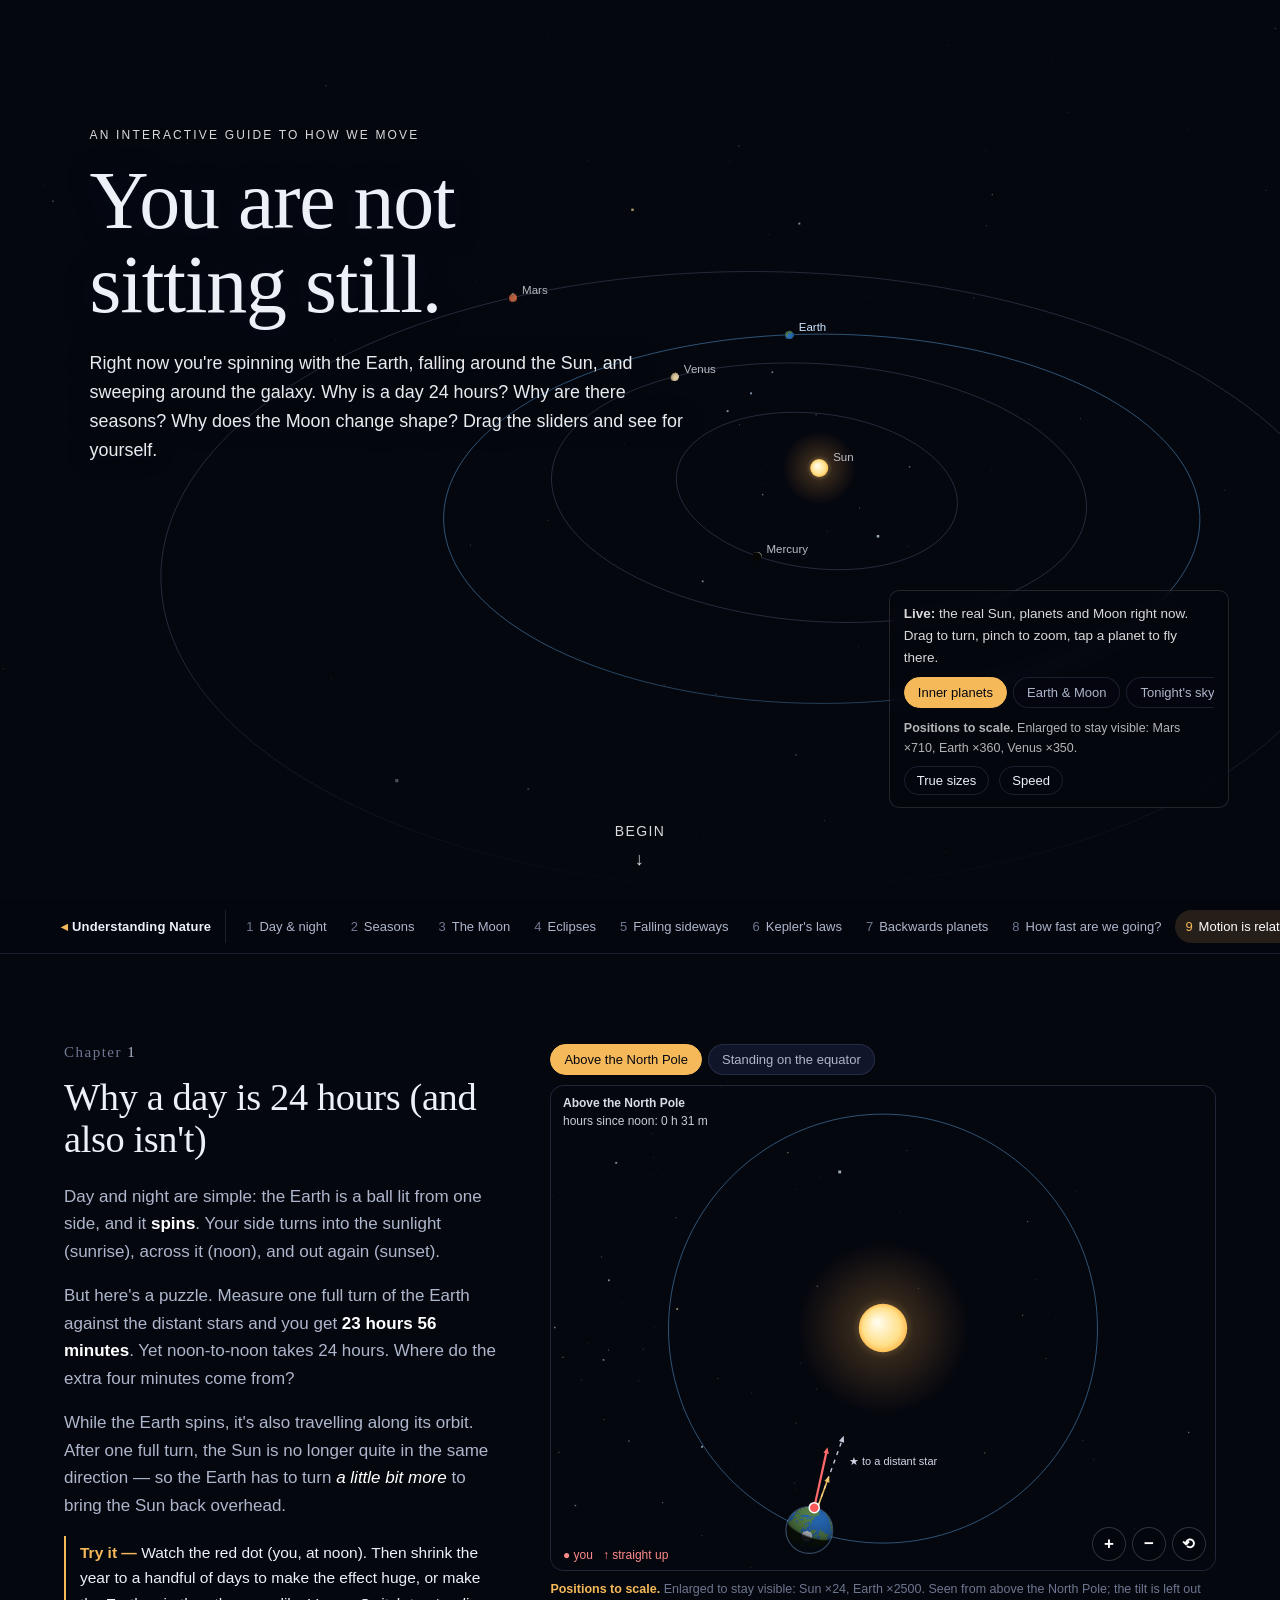
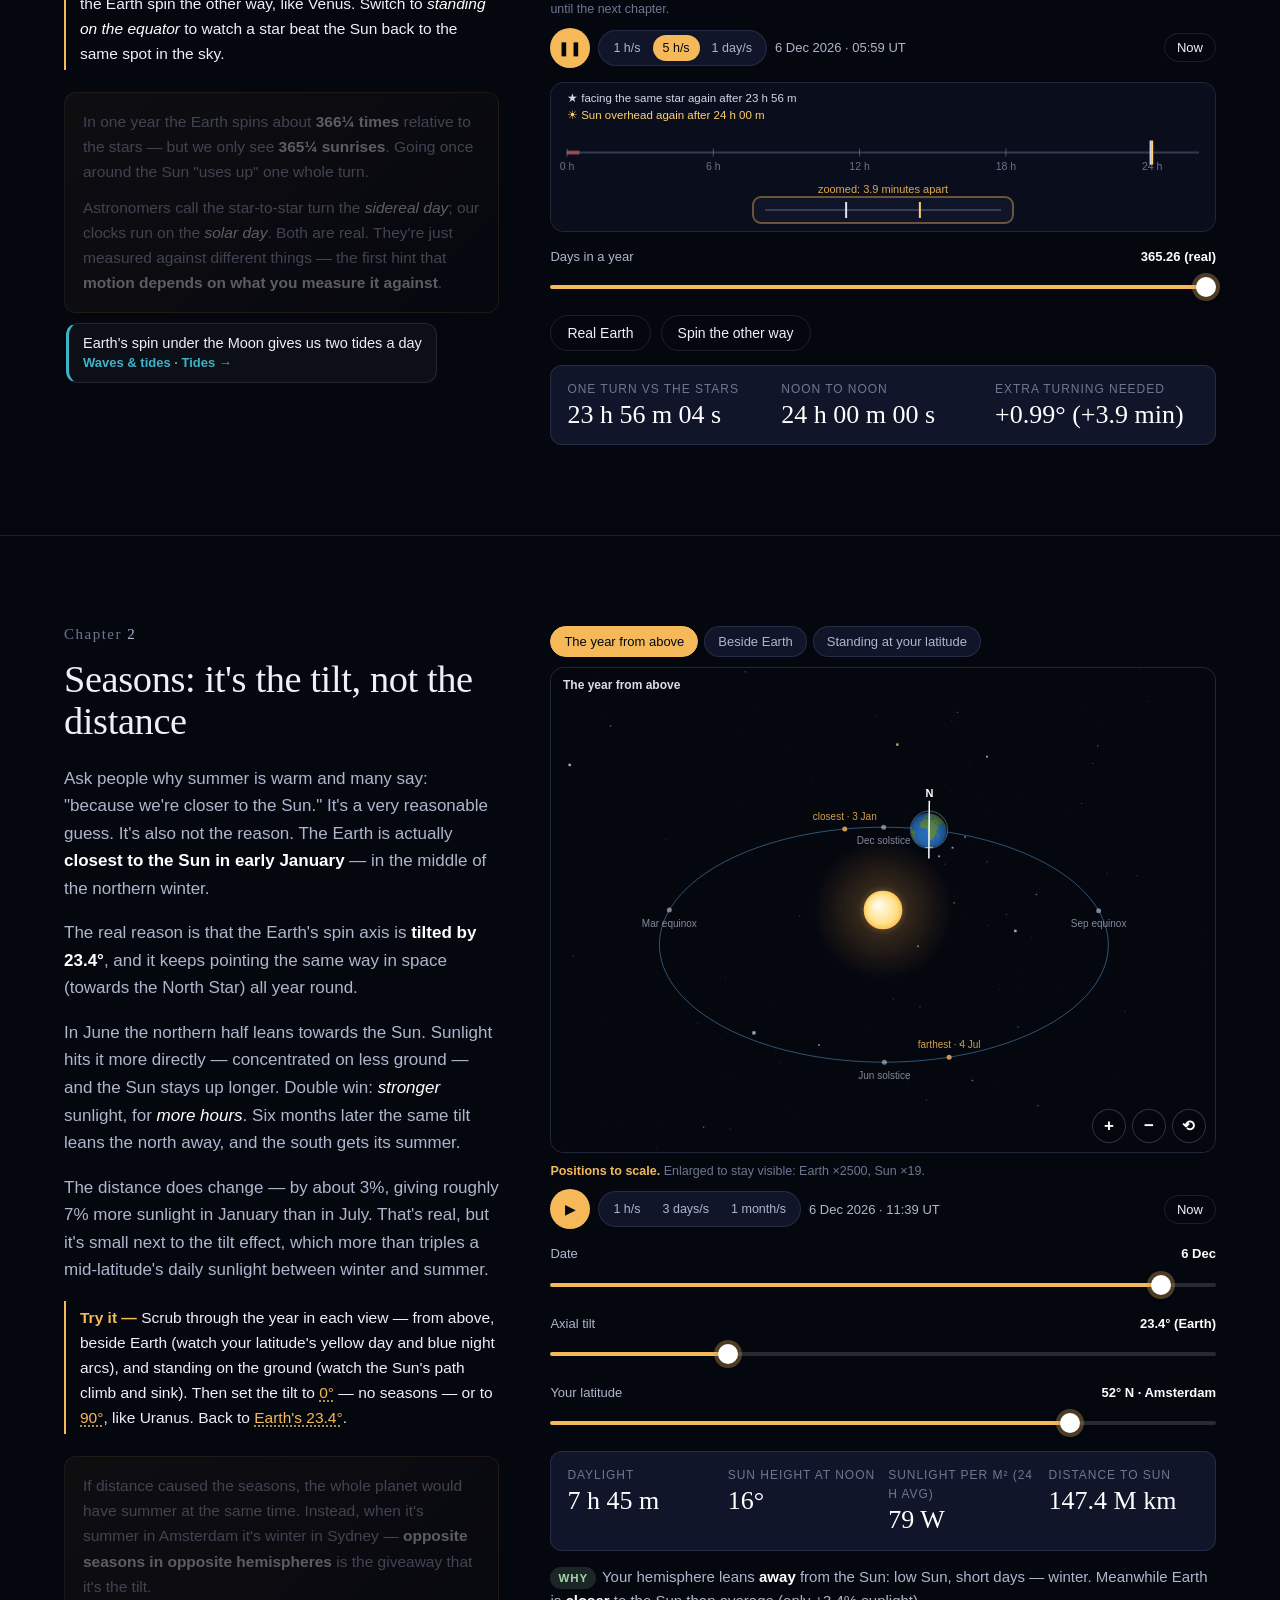
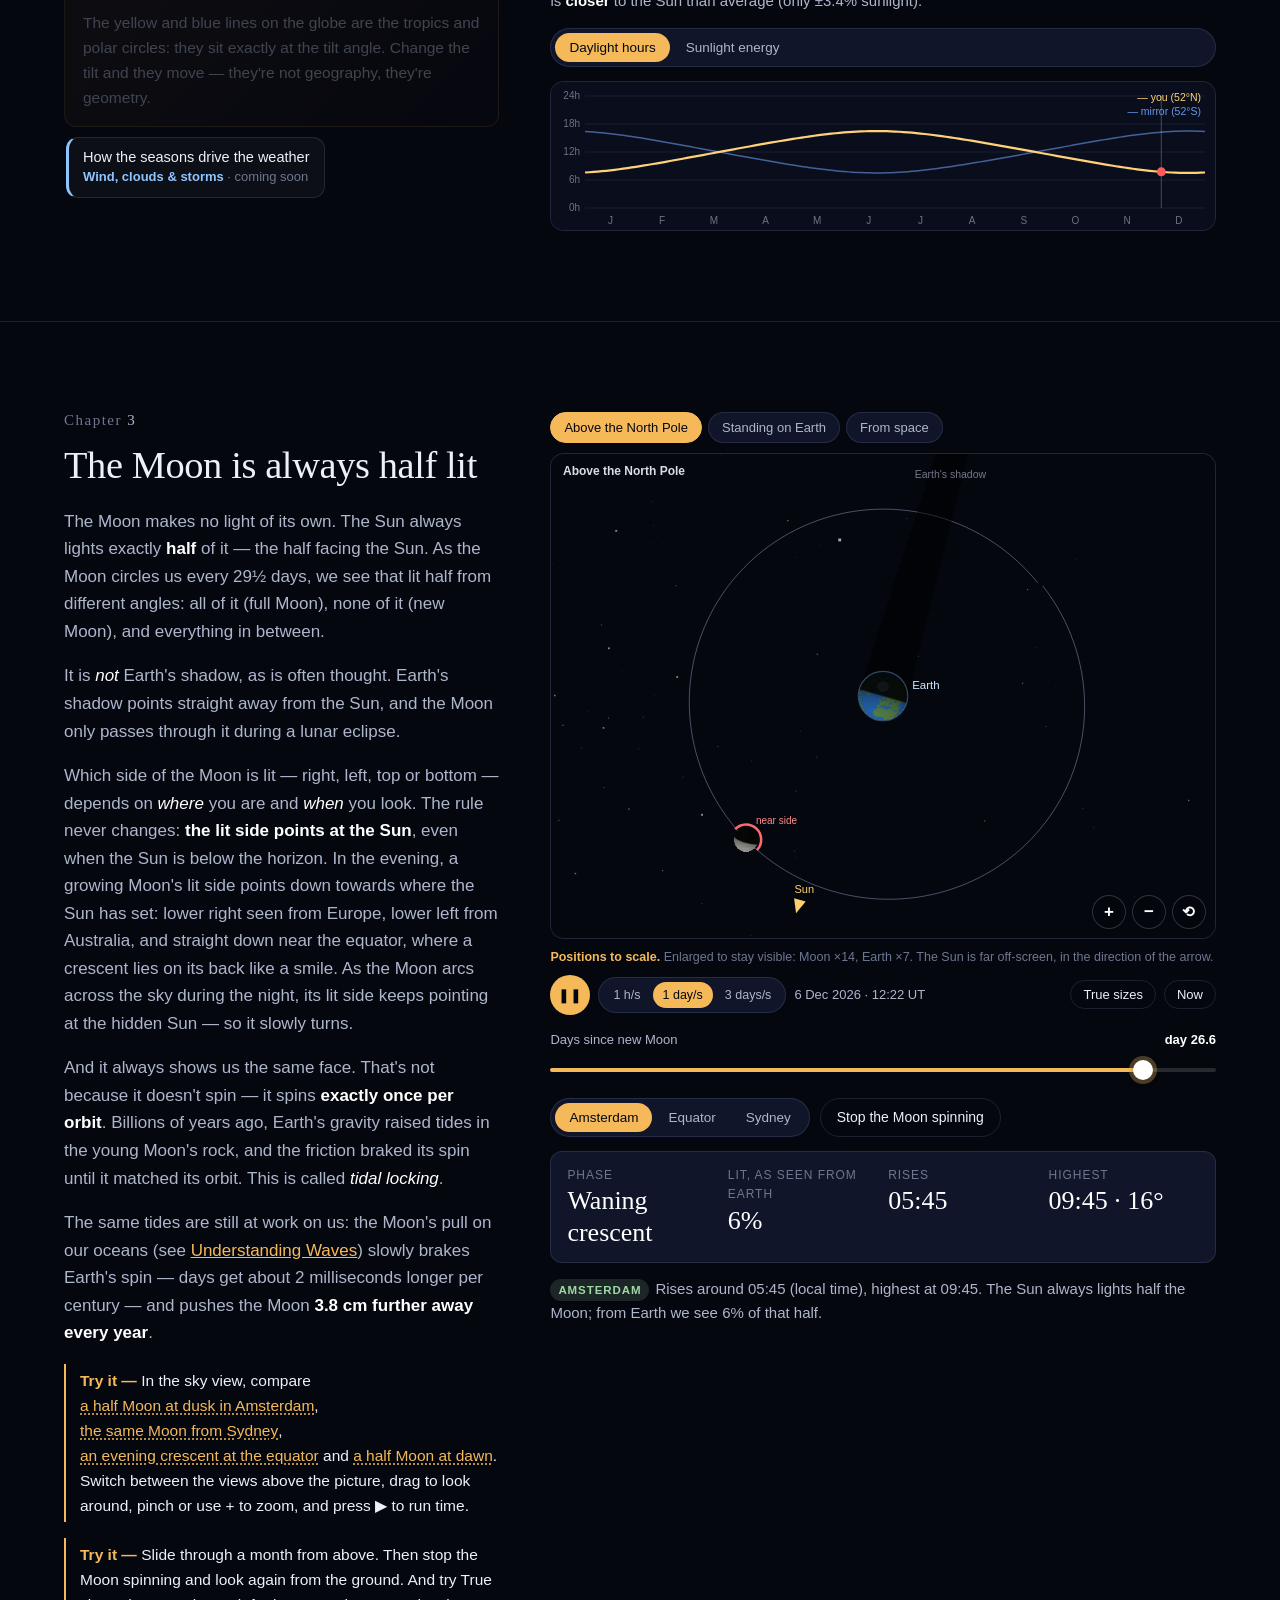
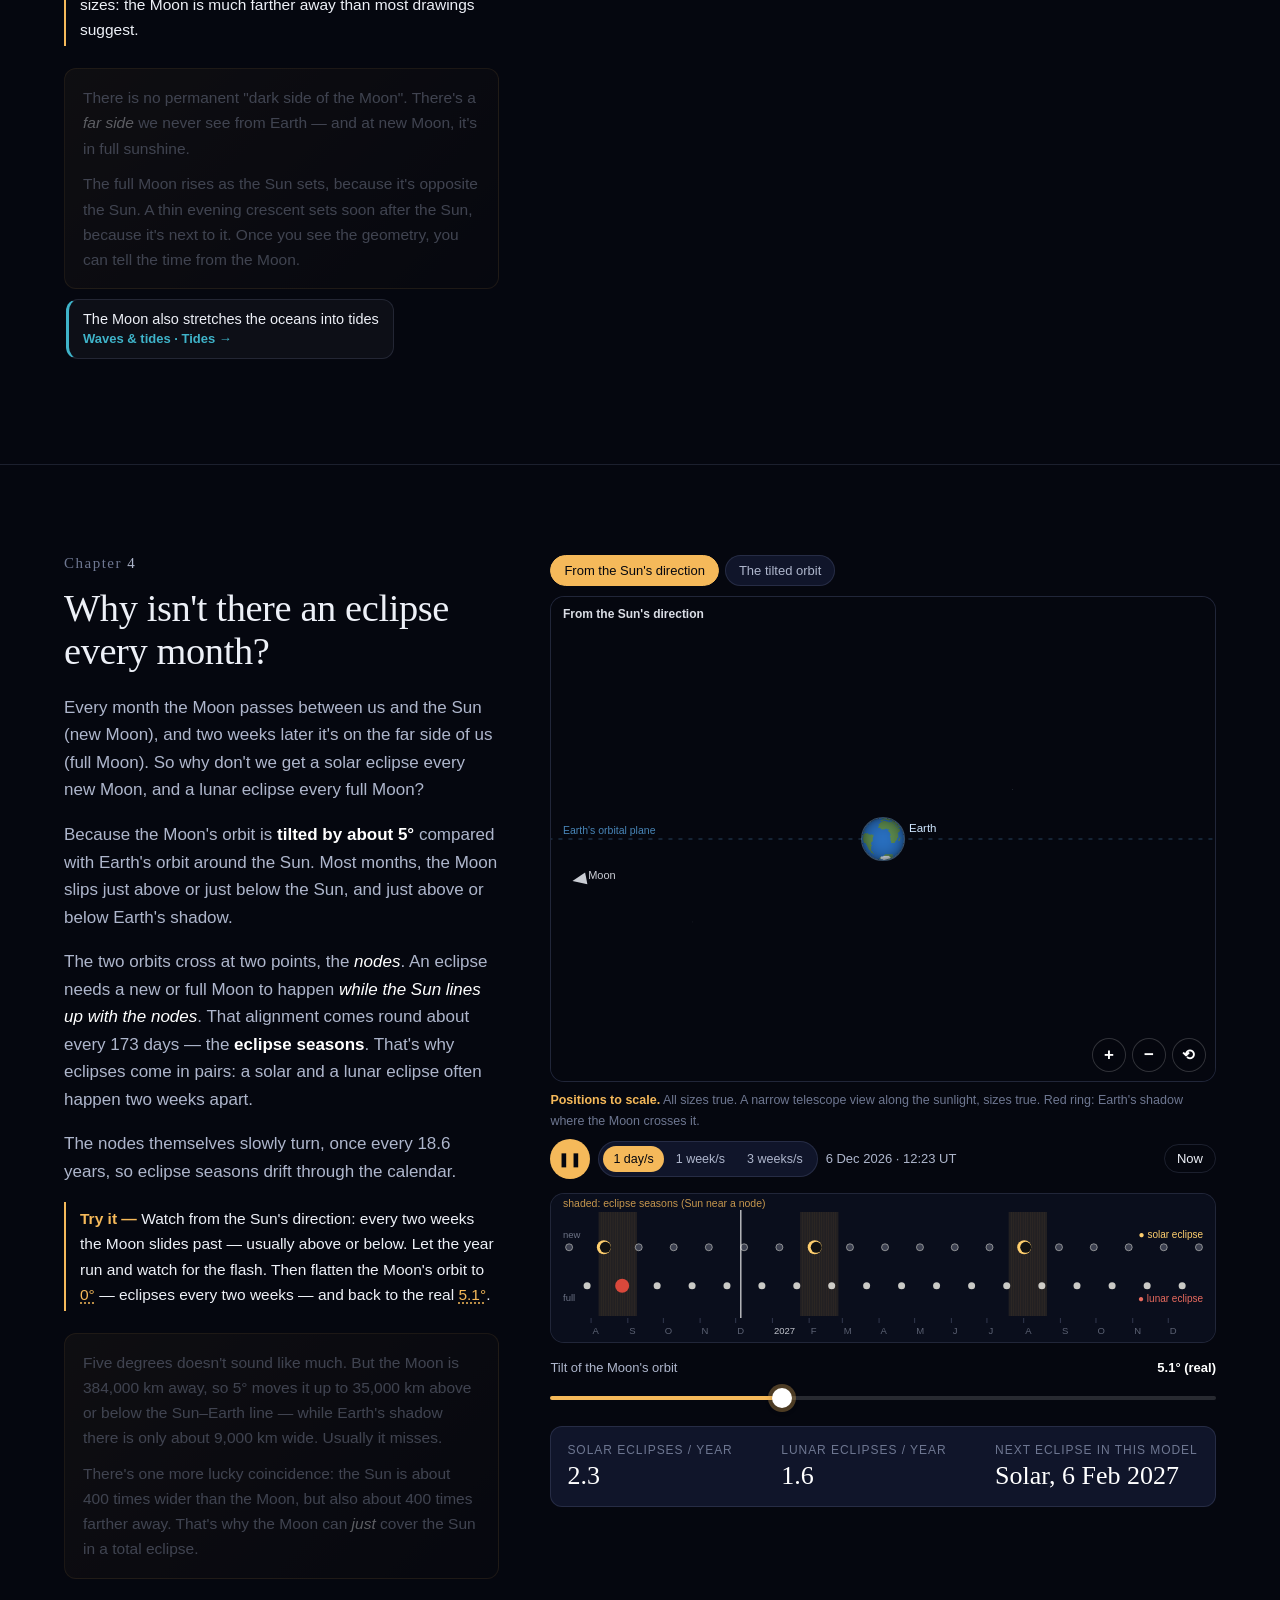
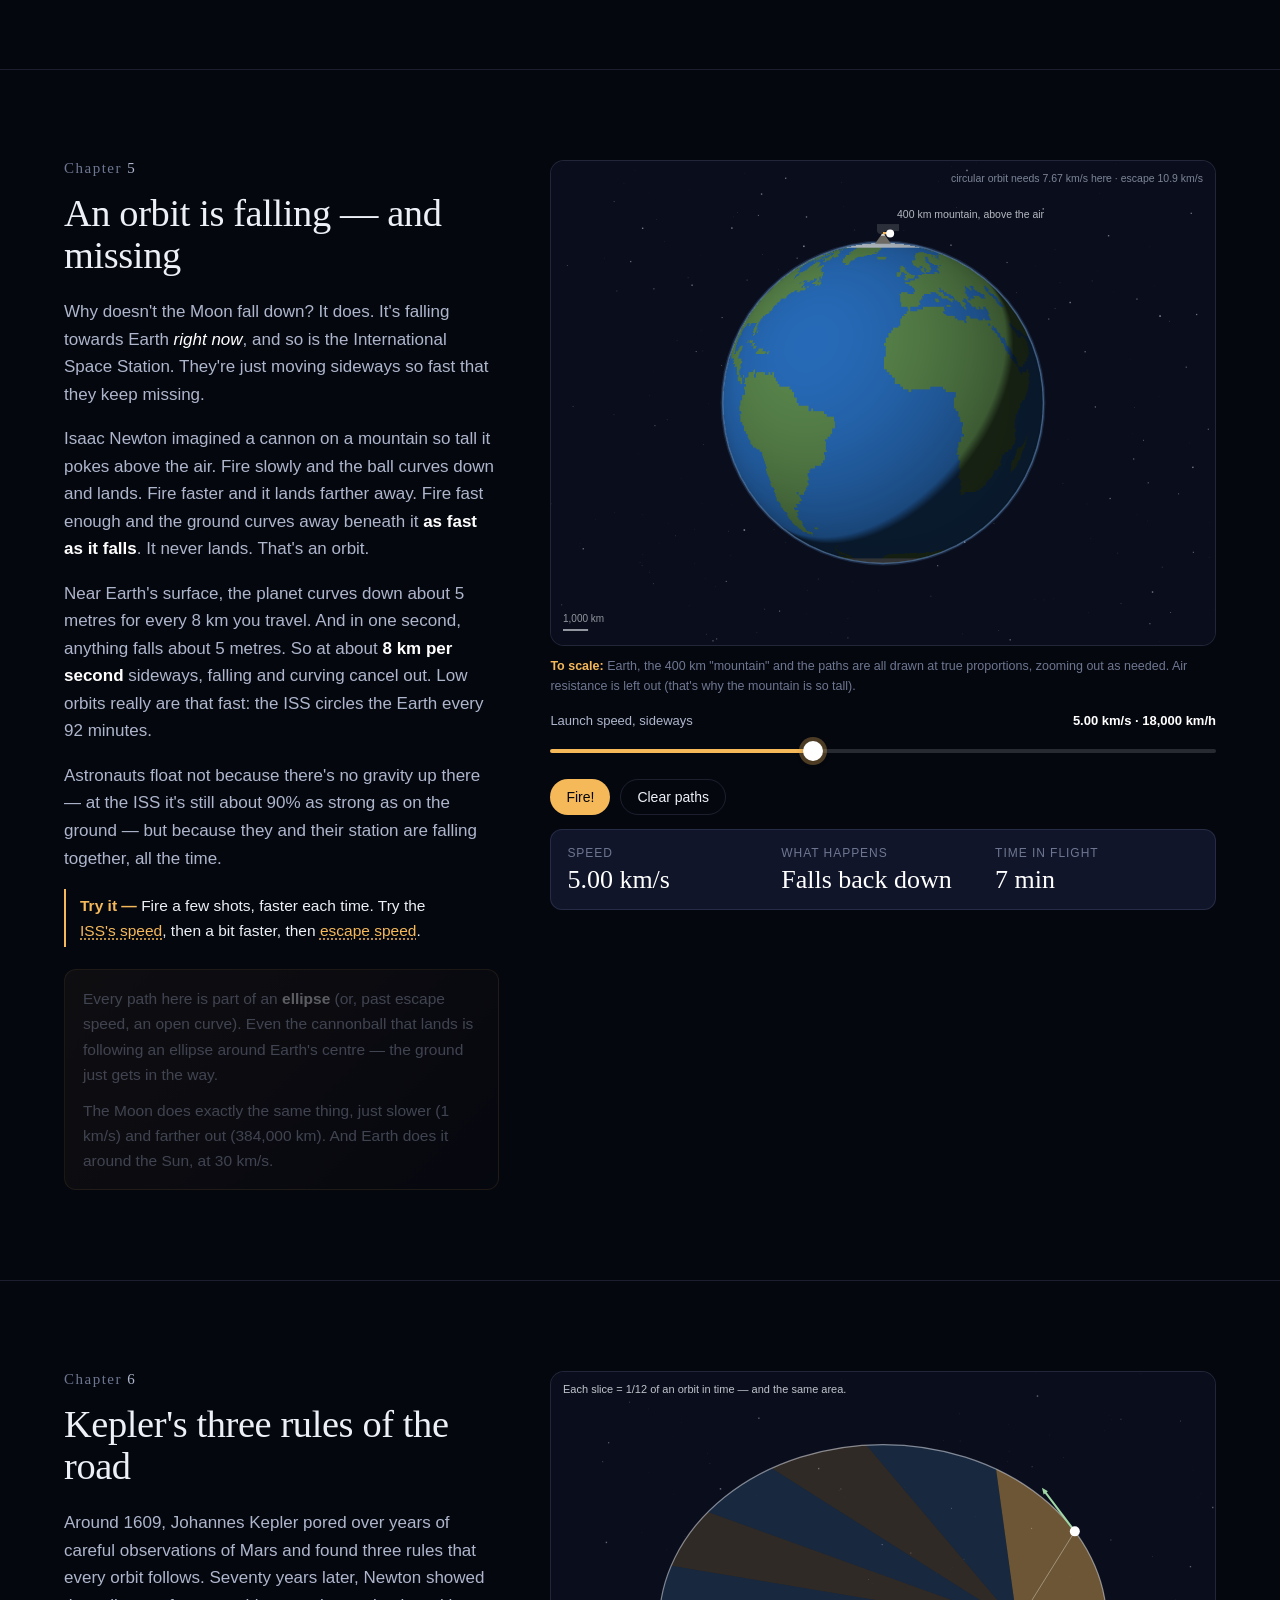
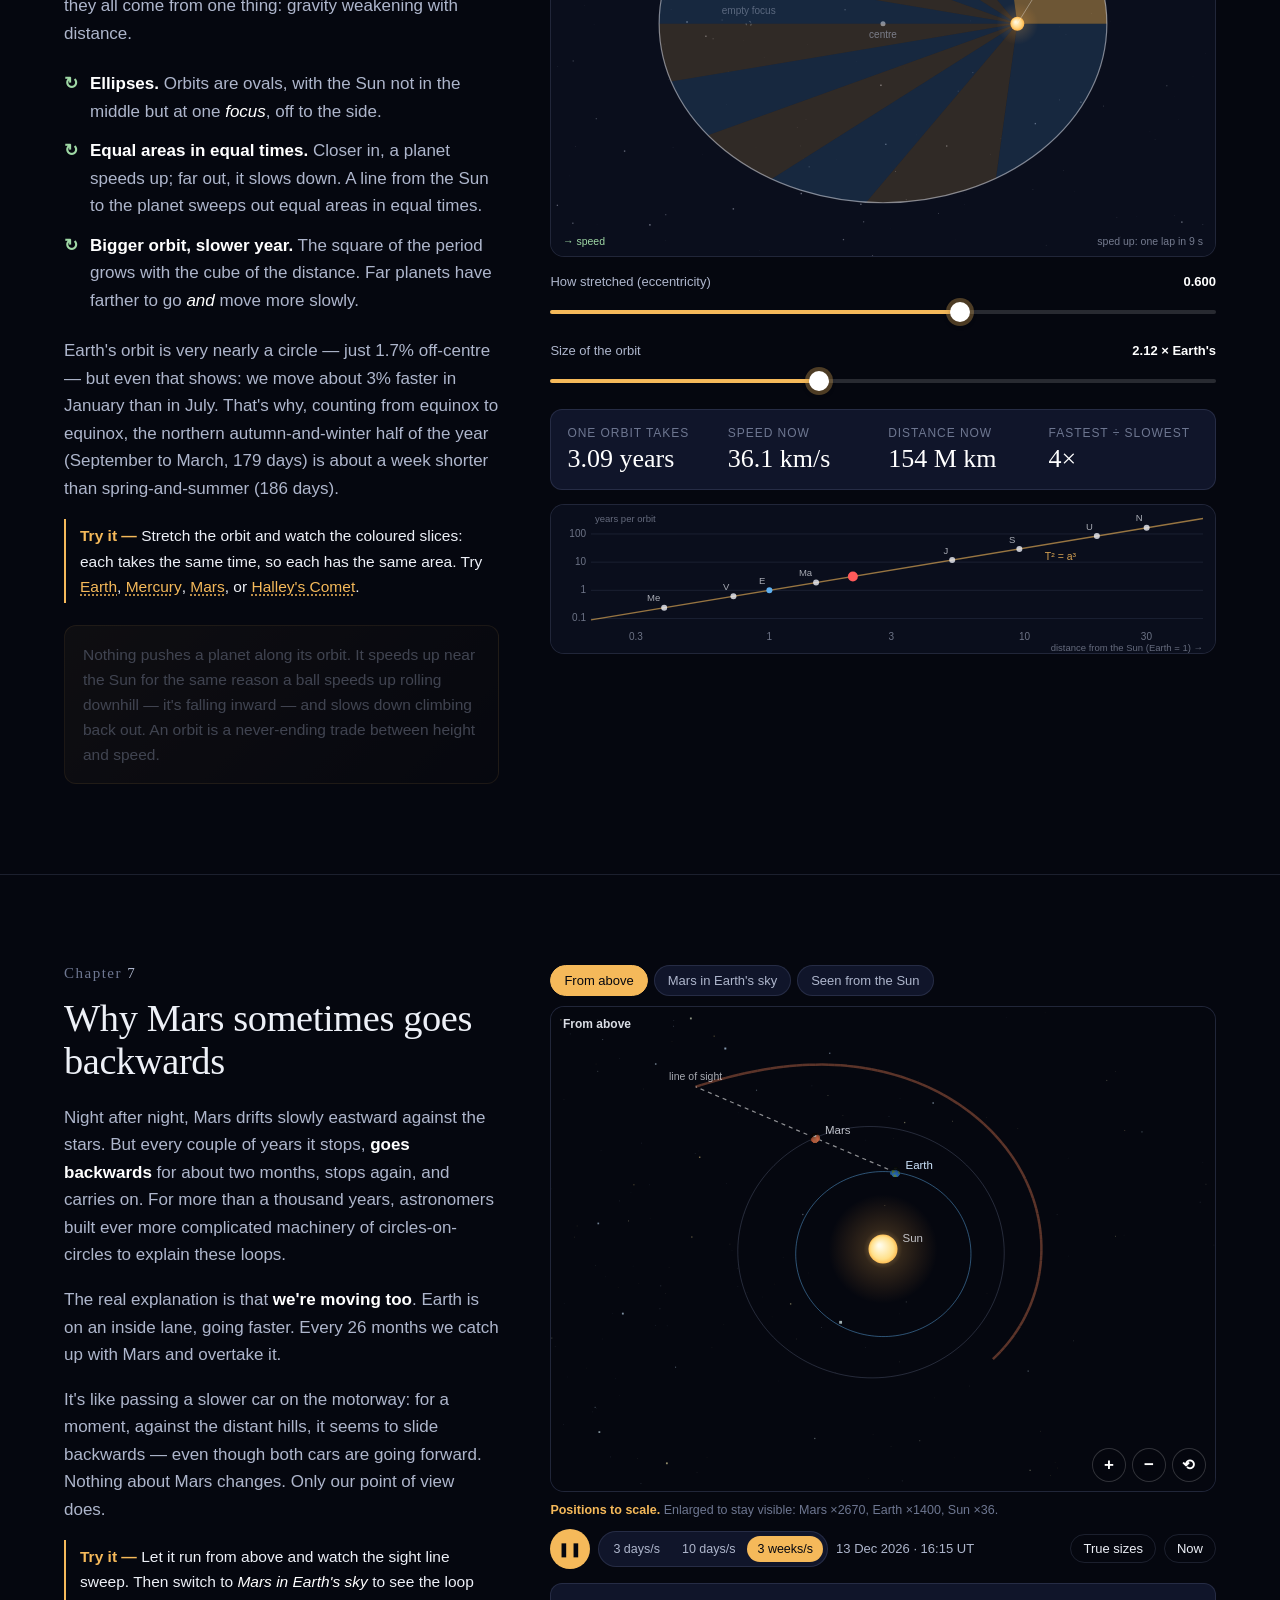
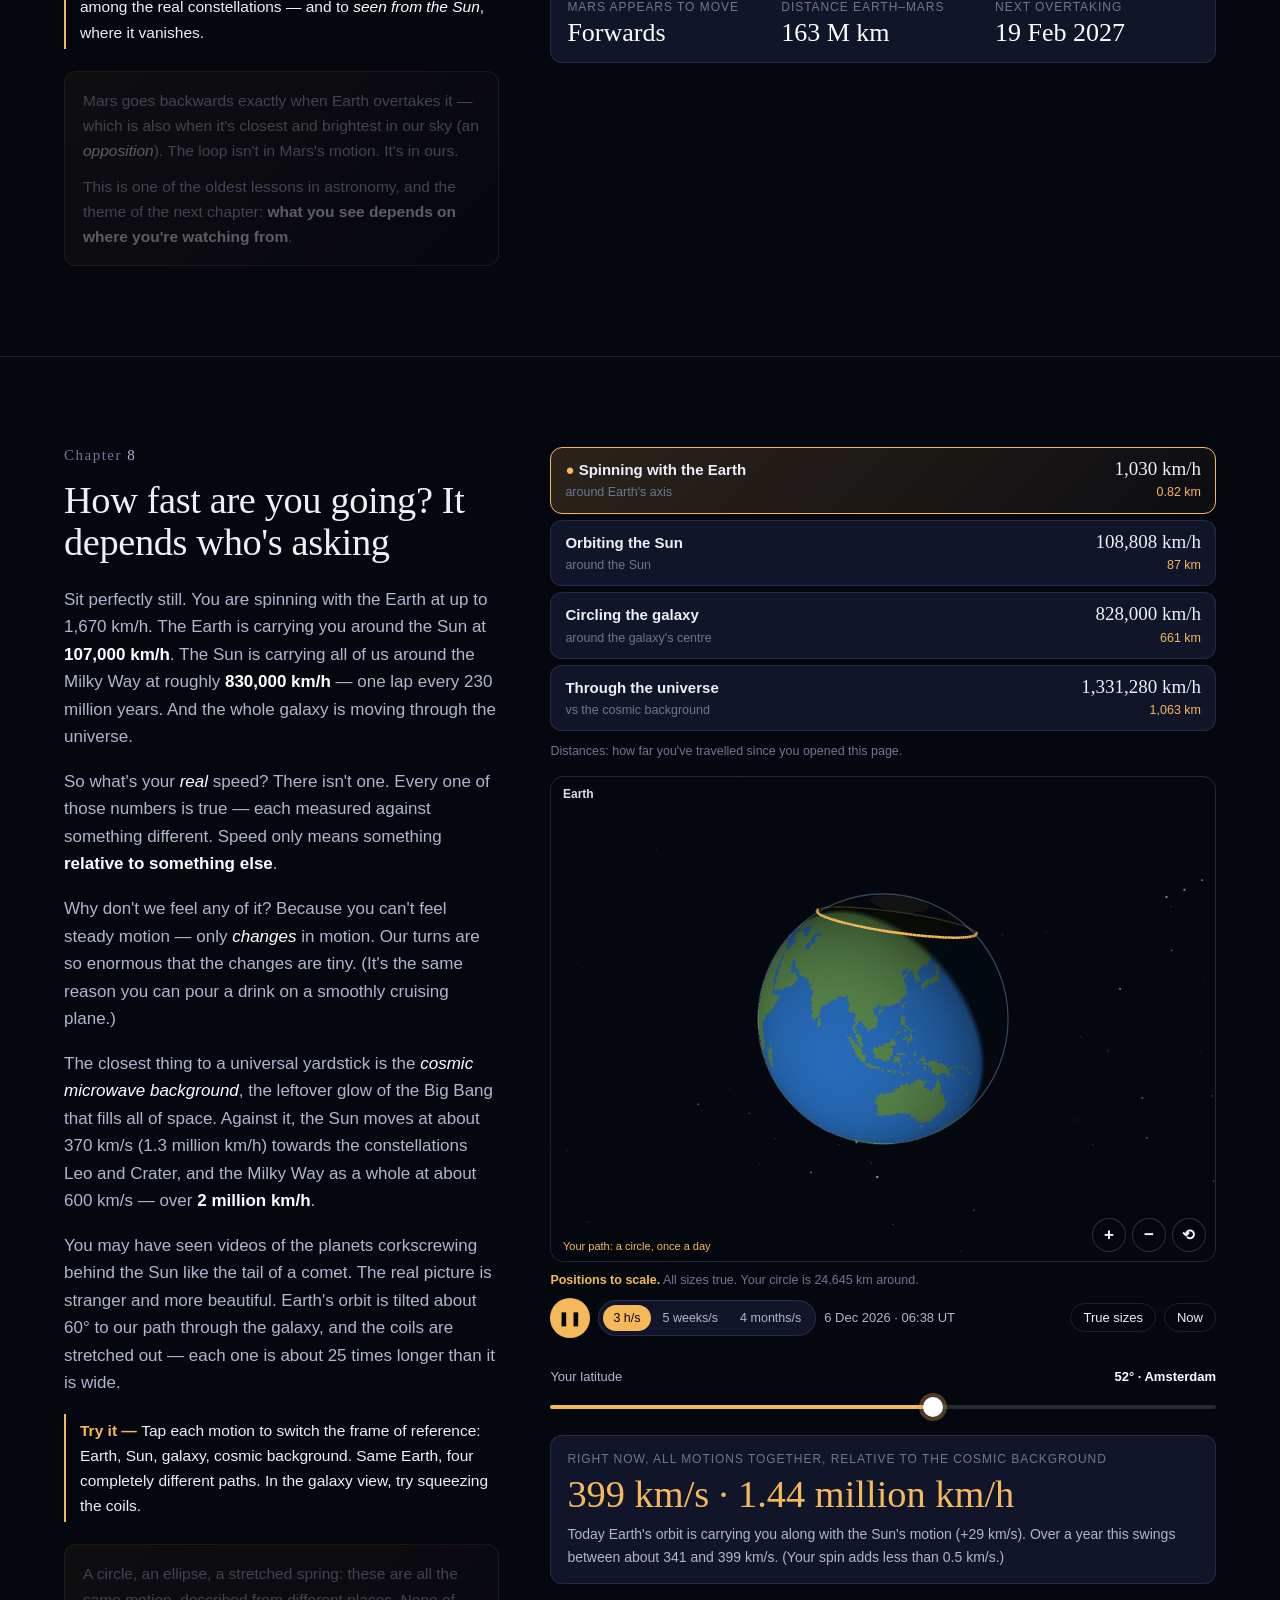
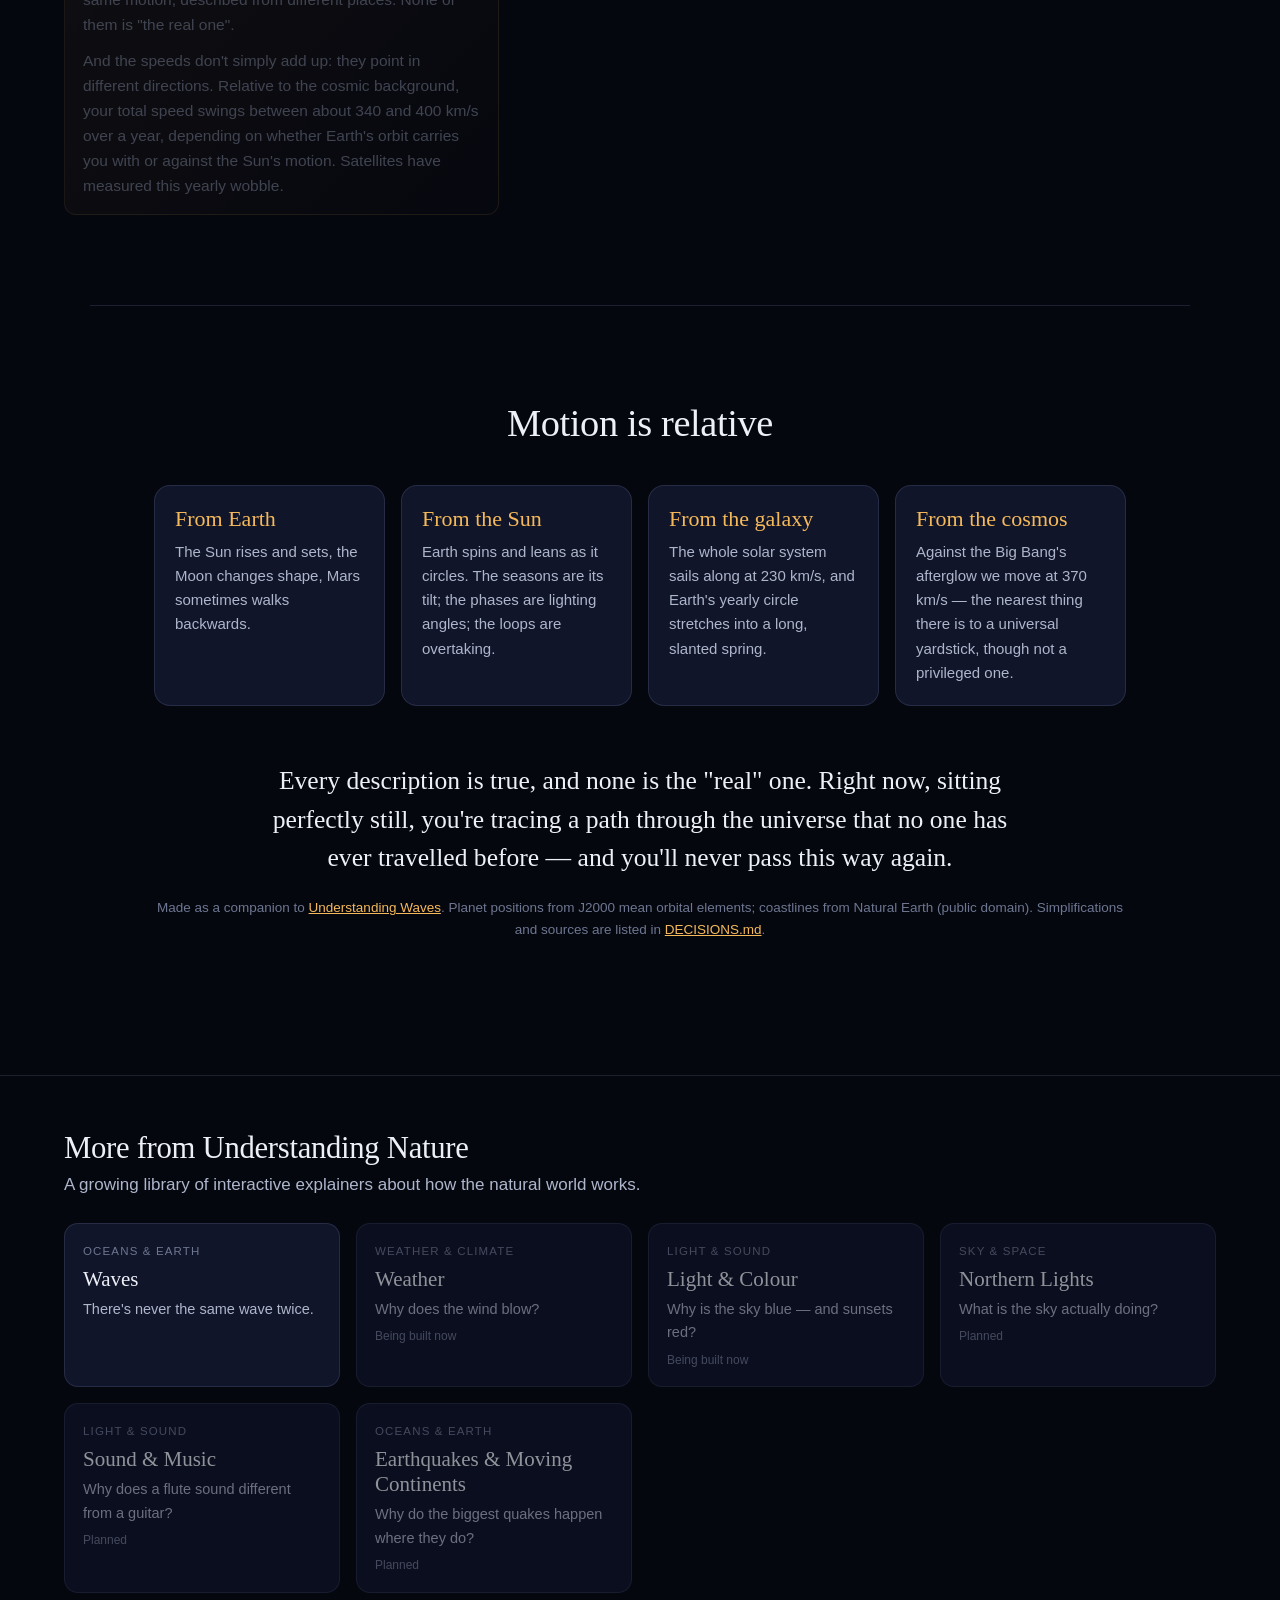
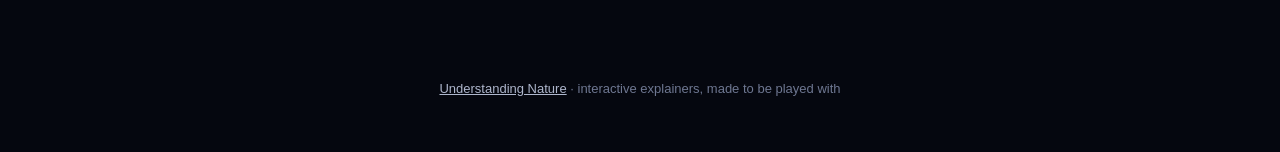
==== commit da13984c: "orbits: re-sync from understanding-orbits 0686f09 (shared viewer port) Co-Authored-By: Claude Opus 5" ====
--- a/site/orbits/index.html
+++ b/site/orbits/index.html
@@ -64,15 +64,14 @@
     <p>Day and night are simple: the Earth is a ball lit from one side, and it <strong>spins</strong>. Your side turns into the sunlight (sunrise), across it (noon), and out again (sunset).</p>
     <p>But here's a puzzle. Measure one full turn of the Earth against the distant stars and you get <strong>23 hours 56 minutes</strong>. Yet noon-to-noon takes 24 hours. Where do the extra four minutes come from?</p>
     <p class="after">While the Earth spins, it's also travelling along its orbit. After one full turn, the Sun is no longer quite in the same direction — so the Earth has to turn <em>a little bit more</em> to bring the Sun back overhead.</p>
-    <p class="try">Watch the red dot (you, at noon). Then shrink the year to a handful of days to make the effect huge. Or make the Earth spin the other way, like Venus.</p>
+    <p class="try">Watch the red dot (you, at noon). Then shrink the year to a handful of days to make the effect huge, or make the Earth spin the other way, like Venus. Switch to <em>standing on the equator</em> to watch a star beat the Sun back to the same spot in the sky.</p>
     <aside class="aha">
       <p>In one year the Earth spins about <strong>366¼ times</strong> relative to the stars — but we only see <strong>365¼ sunrises</strong>. Going once around the Sun "uses up" one whole turn.</p>
       <p>Astronomers call the star-to-star turn the <em>sidereal day</em>; our clocks run on the <em>solar day</em>. Both are real. They're just measured against different things — the first hint that <strong>motion depends on what you measure it against</strong>.</p>
     </aside>
   </div>
   <div class="stage">
-    <canvas id="day-canvas" class="panel-canvas square" aria-label="Earth seen from above the North Pole, orbiting the Sun"></canvas>
-    <p class="scale-note"><b>Not to scale:</b> Earth drawn thousands of times too big for its orbit, so you can see the dot. Seen from above the North Pole; the tilt is left out until the next chapter.</p>
+    <canvas id="day-canvas" class="panel-canvas square" aria-label="Earth seen from above the North Pole, orbiting the Sun — or the sky from the equator"></canvas>
     <canvas id="day-timeline" class="panel-canvas chart" aria-label="Timeline of one turn versus one solar day"></canvas>
     <div class="controls">
       <label class="ctl">
@@ -80,7 +79,6 @@
         <input type="range" id="day-year" min="0" max="1" step="0.001" value="1">
       </label>
       <div class="btn-row">
-        <button class="btn" id="day-play">Pause</button>
         <button class="btn ghost" id="day-real">Real Earth</button>
         <button class="btn ghost" id="day-retro">Spin the other way</button>
       </div>
@@ -184,22 +182,16 @@
     <p>Because the Moon's orbit is <strong>tilted by about 5°</strong> compared with Earth's orbit around the Sun. Most months, the Moon slips just above or just below the Sun, and just above or below Earth's shadow.</p>
     <p class="after">The two orbits cross at two points, the <em>nodes</em>. An eclipse needs a new or full Moon to happen <em>while the Sun lines up with the nodes</em>. That alignment comes round about every 173 days — the <strong>eclipse seasons</strong>. That's why eclipses come in pairs: a solar and a lunar eclipse often happen two weeks apart.</p>
     <p class="after">The nodes themselves slowly turn, once every 18.6 years, so eclipse seasons drift through the calendar.</p>
-    <p class="try">Let the year run and watch for the flash. Then flatten the Moon's orbit to <button class="link" data-incl="0">0°</button> — eclipses every two weeks — and back to the real <button class="link" data-incl="5.145">5.1°</button>.</p>
+    <p class="try">Watch from the Sun's direction: every two weeks the Moon slides past — usually above or below. Let the year run and watch for the flash. Then flatten the Moon's orbit to <button class="link" data-incl="0">0°</button> — eclipses every two weeks — and back to the real <button class="link" data-incl="5.145">5.1°</button>.</p>
     <aside class="aha">
       <p>Five degrees doesn't sound like much. But the Moon is 384,000 km away, so 5° moves it up to 35,000 km above or below the Sun–Earth line — while Earth's shadow there is only about 9,000 km wide. Usually it misses.</p>
       <p>There's one more lucky coincidence: the Sun is about 400 times wider than the Moon, but also about 400 times farther away. That's why the Moon can <em>just</em> cover the Sun in a total eclipse.</p>
     </aside>
   </div>
   <div class="stage">
-    <canvas id="eclipse-canvas" class="panel-canvas medium" aria-label="The Moon's tilted orbit around Earth, with the direction to the Sun"></canvas>
-    <p class="scale-note"><b>Tilt to scale; sizes and distances not.</b> Earth and Moon drawn huge; the Sun is far off to the side, in the direction of the arrow. Drag to look from another angle.</p>
+    <canvas id="eclipse-canvas" class="panel-canvas square" aria-label="The Moon's tilted orbit, and the view from the Sun's direction"></canvas>
     <canvas id="eclipse-timeline" class="panel-canvas chart" aria-label="New and full Moons over 18 months, with eclipses highlighted"></canvas>
     <div class="controls">
-      <div class="timeline">
-        <button class="btn round" id="eclipse-play" aria-label="Pause">❚❚</button>
-        <span class="ctl-label" style="flex:1">≈ 3 weeks per second · slows for eclipses</span>
-        <output id="eclipse-date">—</output>
-      </div>
       <label class="ctl">
         <span class="ctl-label">Tilt of the Moon's orbit <output id="eclipse-incl-out"></output></span>
         <input type="range" id="eclipse-incl" min="0" max="15" step="0.005" value="5.145">
@@ -208,7 +200,7 @@
     <div class="readout grid3">
       <div><span class="ro-label">Solar eclipses / year</span><span class="ro-value" id="eclipse-solar">—</span></div>
       <div><span class="ro-label">Lunar eclipses / year</span><span class="ro-value" id="eclipse-lunar">—</span></div>
-      <div><span class="ro-label">New Moons / year</span><span class="ro-value">12.4</span></div>
+      <div><span class="ro-label">Next eclipse in this model</span><span class="ro-value" id="eclipse-next">—</span></div>
     </div>
   </div>
 </section>
@@ -296,23 +288,14 @@
     <p>Night after night, Mars drifts slowly eastward against the stars. But every couple of years it stops, <strong>goes backwards</strong> for about two months, stops again, and carries on. For more than a thousand years, astronomers built ever more complicated machinery of circles-on-circles to explain these loops.</p>
     <p>The real explanation is that <strong>we're moving too</strong>. Earth is on an inside lane, going faster. Every 26 months we catch up with Mars and overtake it.</p>
     <p class="after">It's like passing a slower car on the motorway: for a moment, against the distant hills, it seems to slide backwards — even though both cars are going forward. Nothing about Mars changes. Only our point of view does.</p>
-    <p class="try">Let it run and watch the sight line sweep across the background stars. Then switch to <em>seen from the Sun</em> — and the loops vanish.</p>
+    <p class="try">Let it run from above and watch the sight line sweep. Then switch to <em>Mars in Earth's sky</em> to see the loop among the real constellations — and to <em>seen from the Sun</em>, where it vanishes.</p>
     <aside class="aha">
       <p>Mars goes backwards exactly when Earth overtakes it — which is also when it's closest and brightest in our sky (an <em>opposition</em>). The loop isn't in Mars's motion. It's in ours.</p>
       <p>This is one of the oldest lessons in astronomy, and the theme of the next chapter: <strong>what you see depends on where you're watching from</strong>.</p>
     </aside>
   </div>
   <div class="stage">
-    <canvas id="retro-canvas" class="panel-canvas square" aria-label="Earth and Mars orbiting the Sun, with the line of sight from Earth to Mars"></canvas>
-    <canvas id="retro-sky" class="panel-canvas chart" aria-label="Mars's path against the background stars"></canvas>
-    <div class="controls">
-      <div class="timeline">
-        <button class="btn round" id="retro-play" aria-label="Pause">❚❚</button>
-        <span class="ctl-label" style="flex:1">≈ 3 weeks per second</span>
-        <output id="retro-date">—</output>
-      </div>
-      <div class="seg" id="retro-view"><button class="on" data-view="earth">Seen from Earth</button><button data-view="sun">Seen from the Sun</button></div>
-    </div>
+    <canvas id="retro-canvas" class="panel-canvas square" aria-label="Earth and Mars from above, and Mars's path through Earth's sky"></canvas>
     <div class="readout grid3">
       <div><span class="ro-label">Mars appears to move</span><span class="ro-value" id="retro-dir">—</span></div>
       <div><span class="ro-label">Distance Earth–Mars</span><span class="ro-value" id="retro-dist">—</span></div>
@@ -346,12 +329,8 @@
     </div>
     <p class="scale-note">Distances: how far you've travelled since you opened this page.</p>
     <canvas id="speed-canvas" class="panel-canvas square" aria-label="Earth's path in the chosen frame of reference"></canvas>
-    <p class="scale-note" id="speed-note"></p>
-    <div class="controls">
-      <div class="btn-row">
-        <button class="btn ghost" id="speed-squeeze">Squeeze the coils</button>
-        <button class="btn round" id="speed-play" aria-label="Pause">❚❚</button>
-      </div>
+    <div class="controls">
+      <div class="btn-row"><button class="btn ghost" id="speed-squeeze">Squeeze the coils</button></div>
       <label class="ctl" id="speed-lat-ctl">
         <span class="ctl-label">Your latitude <output id="speed-lat-out"></output></span>
         <input type="range" id="speed-lat" min="0" max="90" step="1" value="52">
--- a/site/kit/kit.css
+++ b/site/kit/kit.css
@@ -290,14 +290,16 @@
 
 /* cross-links to other explainers: <a class="xlink" data-x="orbits#moon">optional text</a> */
 .xlink {
-  display: inline-flex; align-items: baseline; gap: 6px; text-decoration: none; font-size: 14px;
-  padding: 3px 11px 4px; border-radius: 999px; border: 1px solid var(--line); color: var(--ink);
-  background: rgba(255, 255, 255, 0.04); transition: border-color .2s, background .2s; line-height: 1.5;
+  display: inline-flex; flex-direction: column; align-items: flex-start; gap: 1px; max-width: 100%;
+  text-decoration: none; font-size: 14.5px; line-height: 1.4; padding: 9px 14px 10px; border-radius: 12px;
+  border: 1px solid var(--line); border-left: 3px solid var(--x-accent, var(--accent)); color: var(--ink);
+  background: rgba(255, 255, 255, 0.035); transition: border-color .2s, background .2s;
 }
 .xlink:hover { border-color: var(--x-accent, var(--accent)); background: rgba(255, 255, 255, 0.07); }
-.xlink .x-where { color: var(--x-accent, var(--accent)); font-weight: 600; white-space: nowrap; }
+.xlink .x-text { color: var(--ink); }
+.xlink .x-where { color: var(--x-accent, var(--accent)); font-weight: 600; font-size: 13px; }
 .xlink .x-where::after { content: " →"; }
-.xlink.soon { opacity: 0.7; cursor: default; }
+.xlink.soon { cursor: default; }
 .xlink.soon .x-where::after { content: " · coming soon"; font-weight: 400; color: var(--ink-dim); }
 p .xlink { margin: 0 2px; }
 .xnote { margin-top: 10px !important; font-size: 15px; }
--- a/site/orbits/css/orbits.css
+++ b/site/orbits/css/orbits.css
@@ -3,6 +3,7 @@
 .card.b { background: linear-gradient(160deg, rgba(181, 156, 255, 0.18), rgba(16, 21, 42, 0.92) 60%); }
 .card.a h3 { color: var(--accent); }
 .card.b h3 { color: var(--earth); }
+#hero-orrery { position: absolute; inset: 0; width: 100%; height: 100%; display: block; }
 /* ---------- orbits additions ---------- */
 .hero-caption p { margin: 0 0 8px; }
 .hero-note { color: rgba(255,255,255,0.7); font-size: 12.5px; }
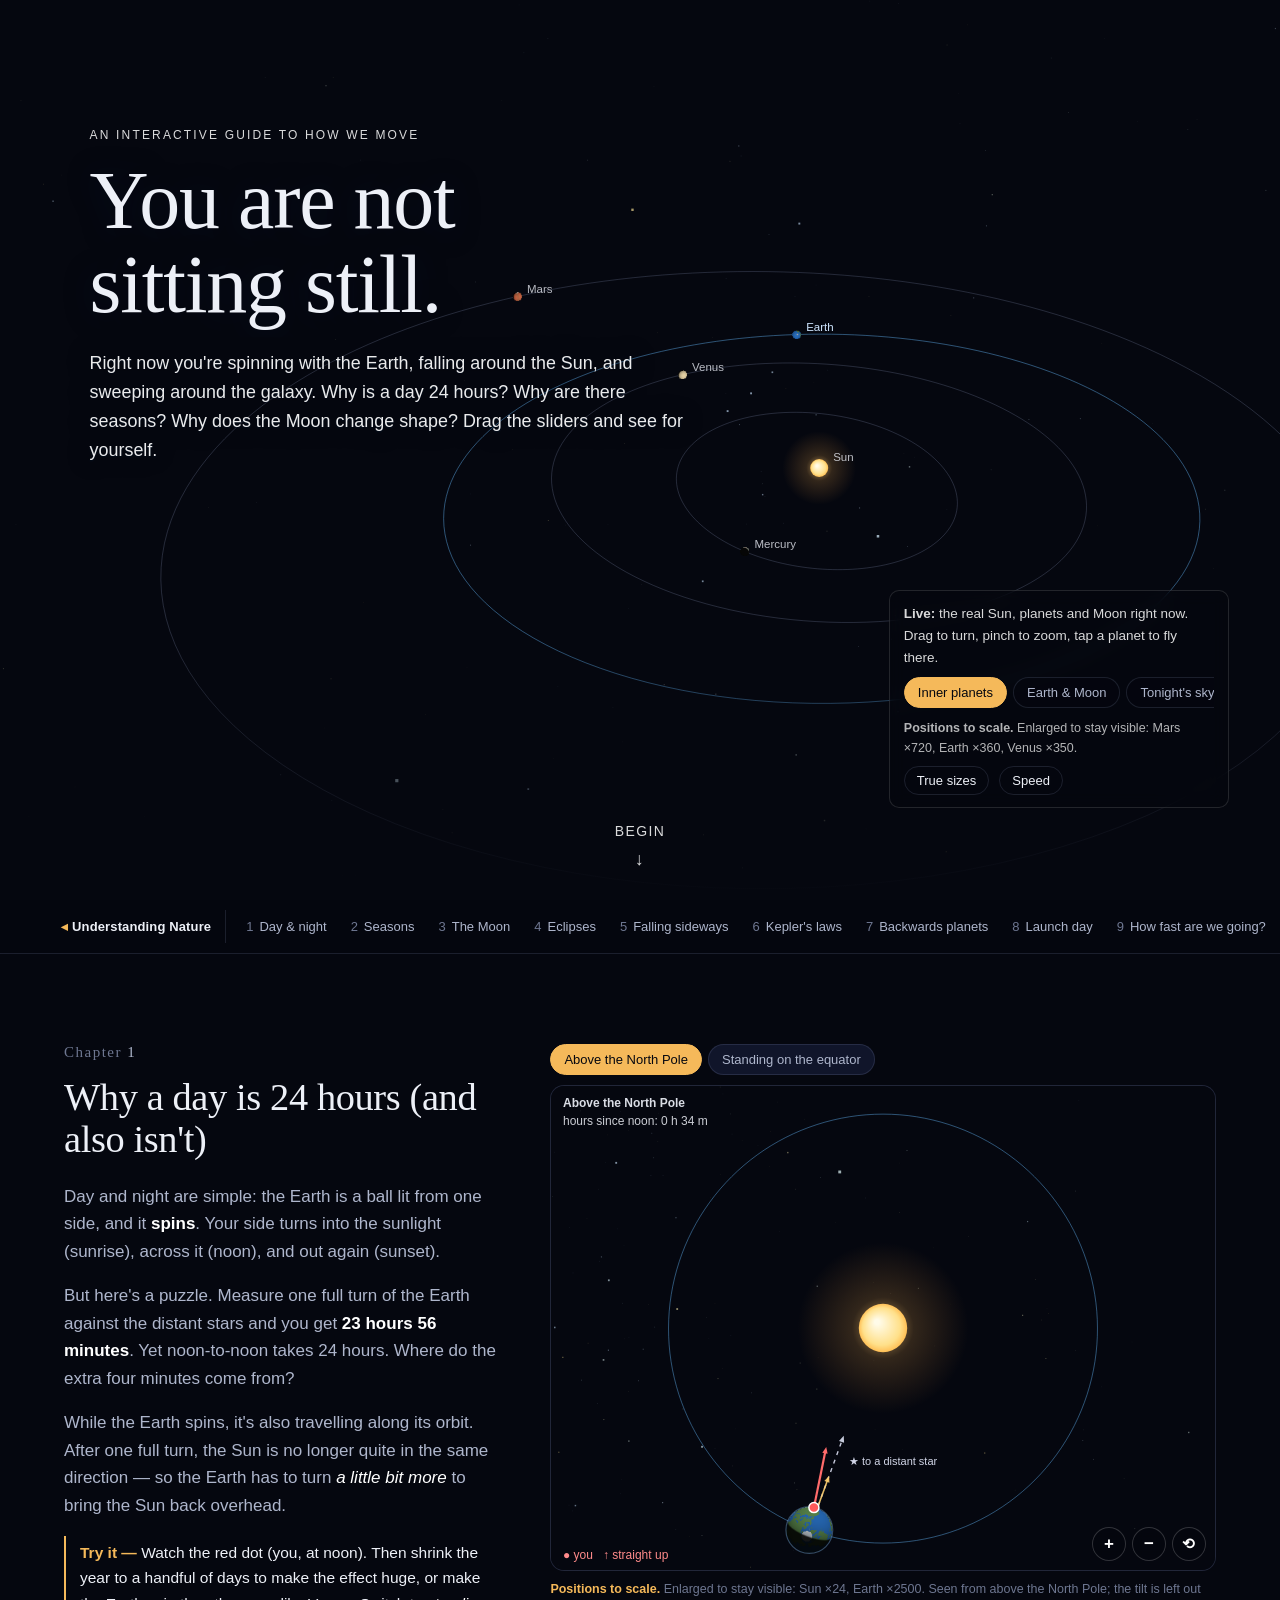
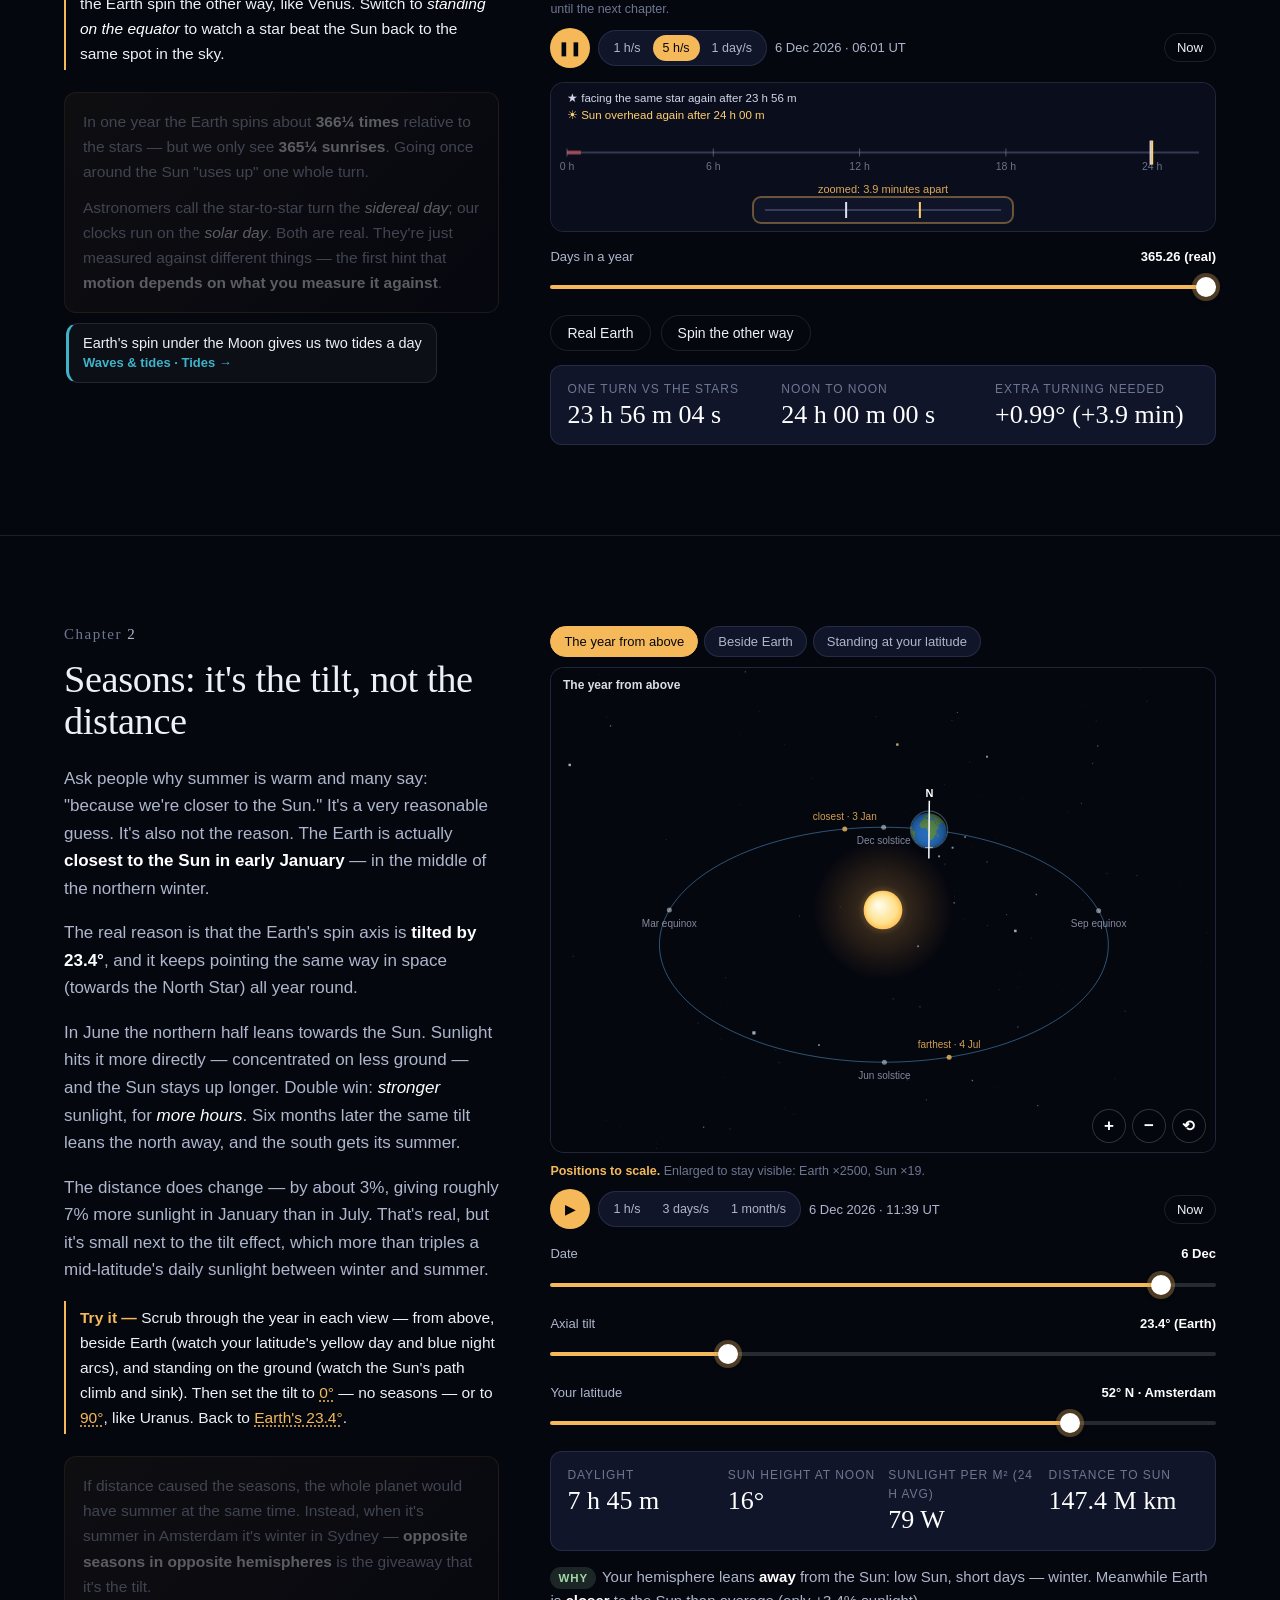
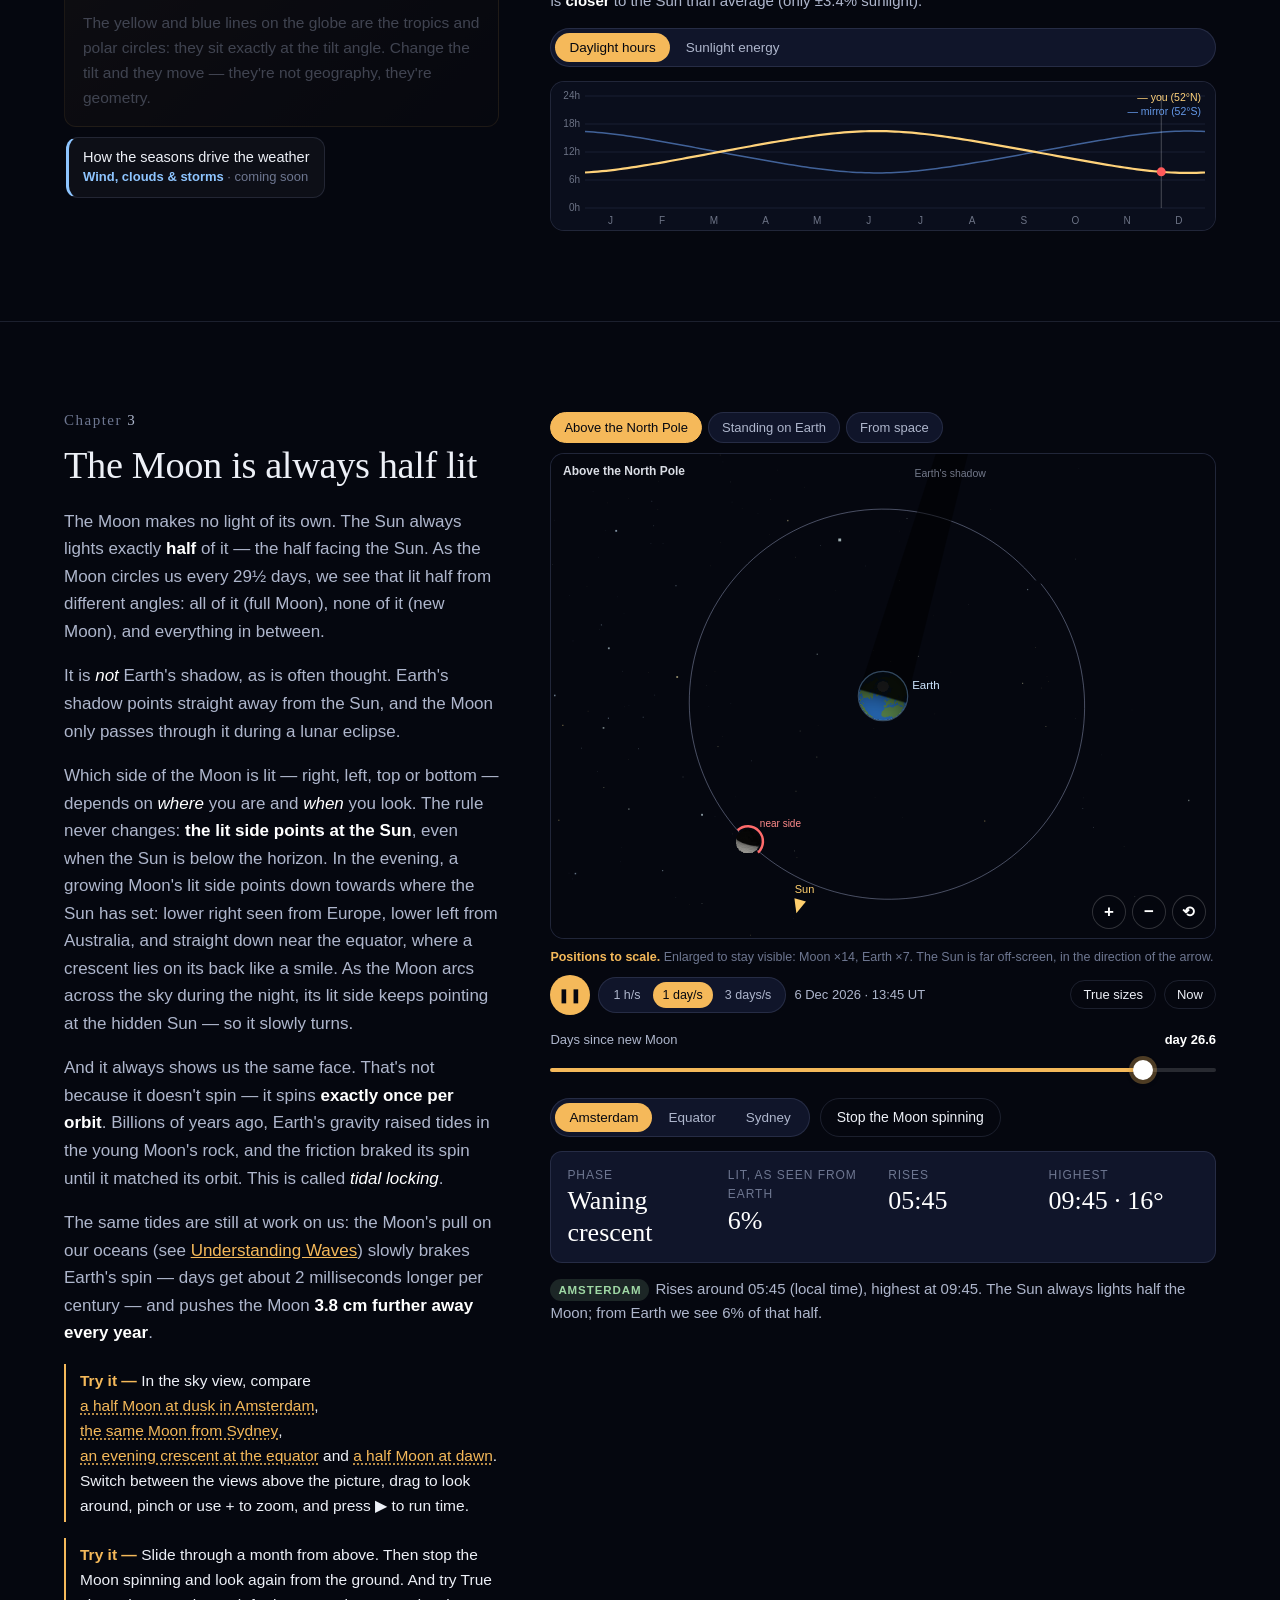
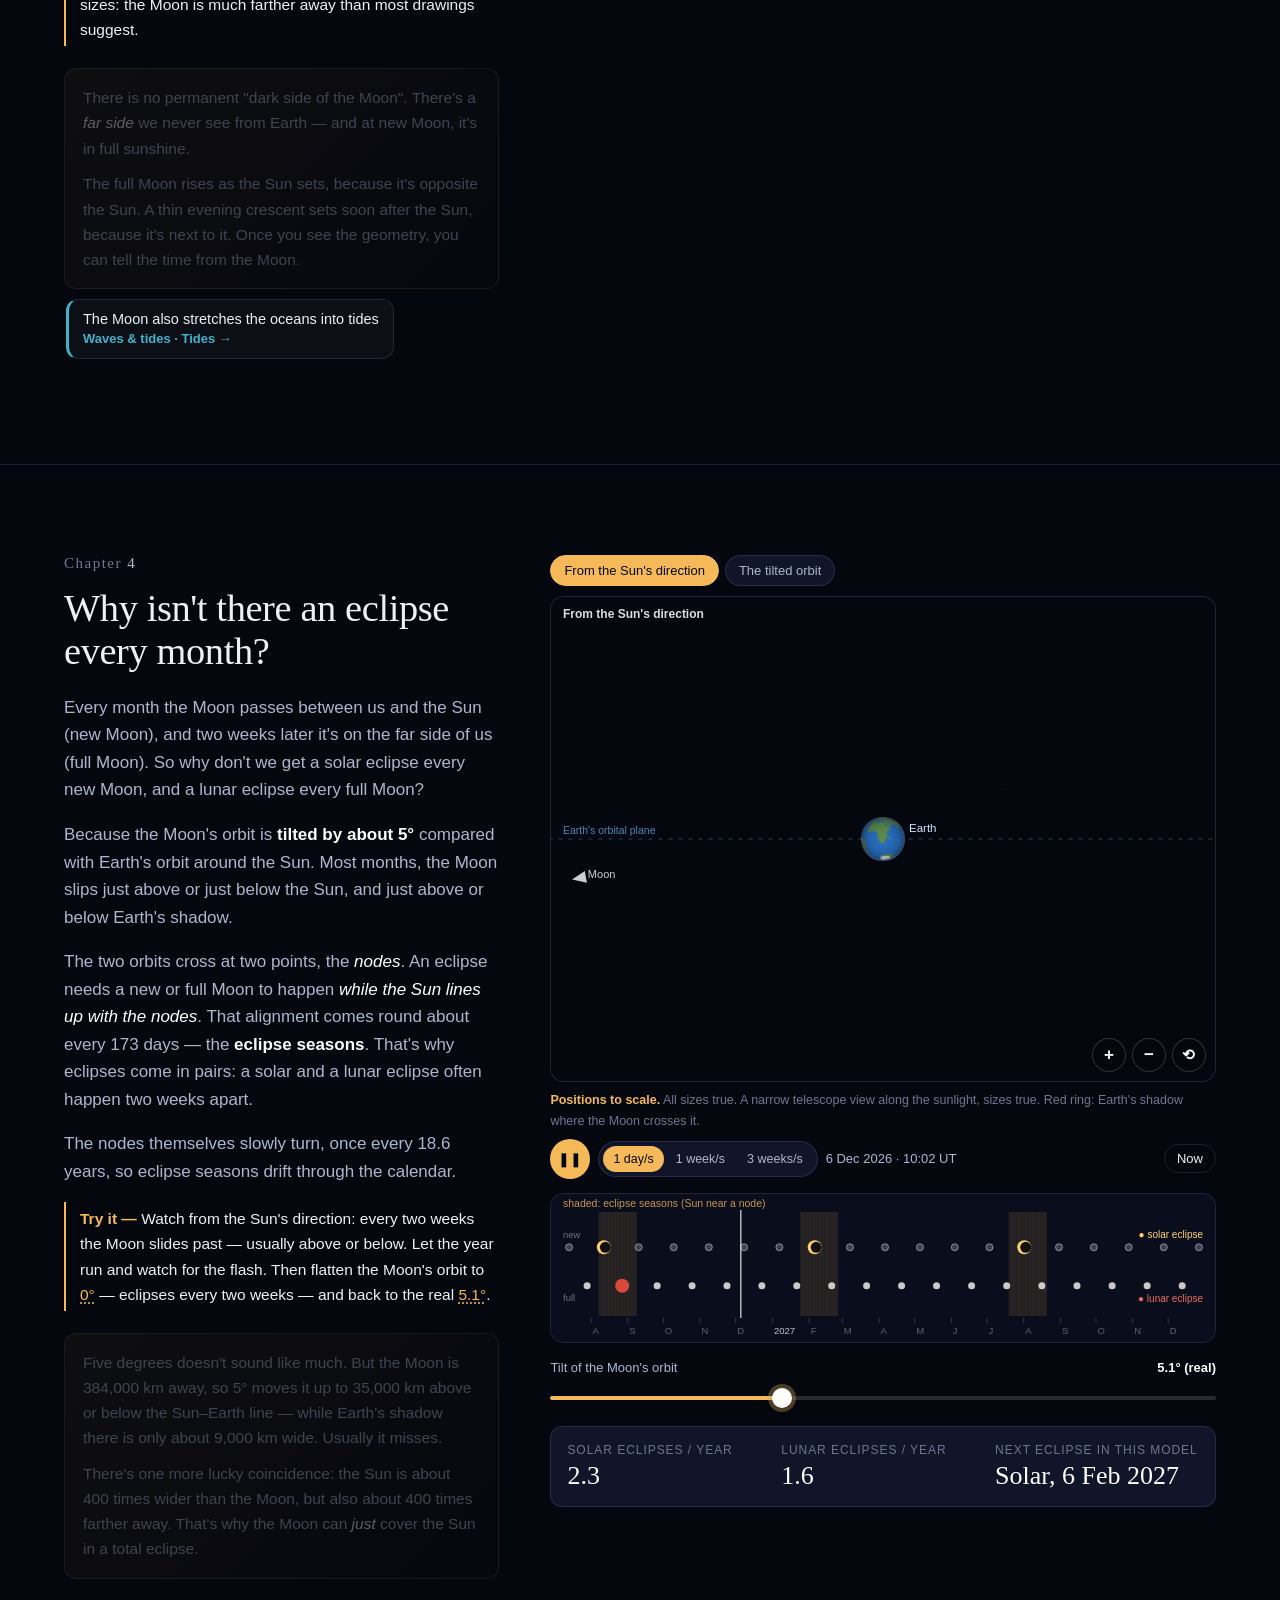
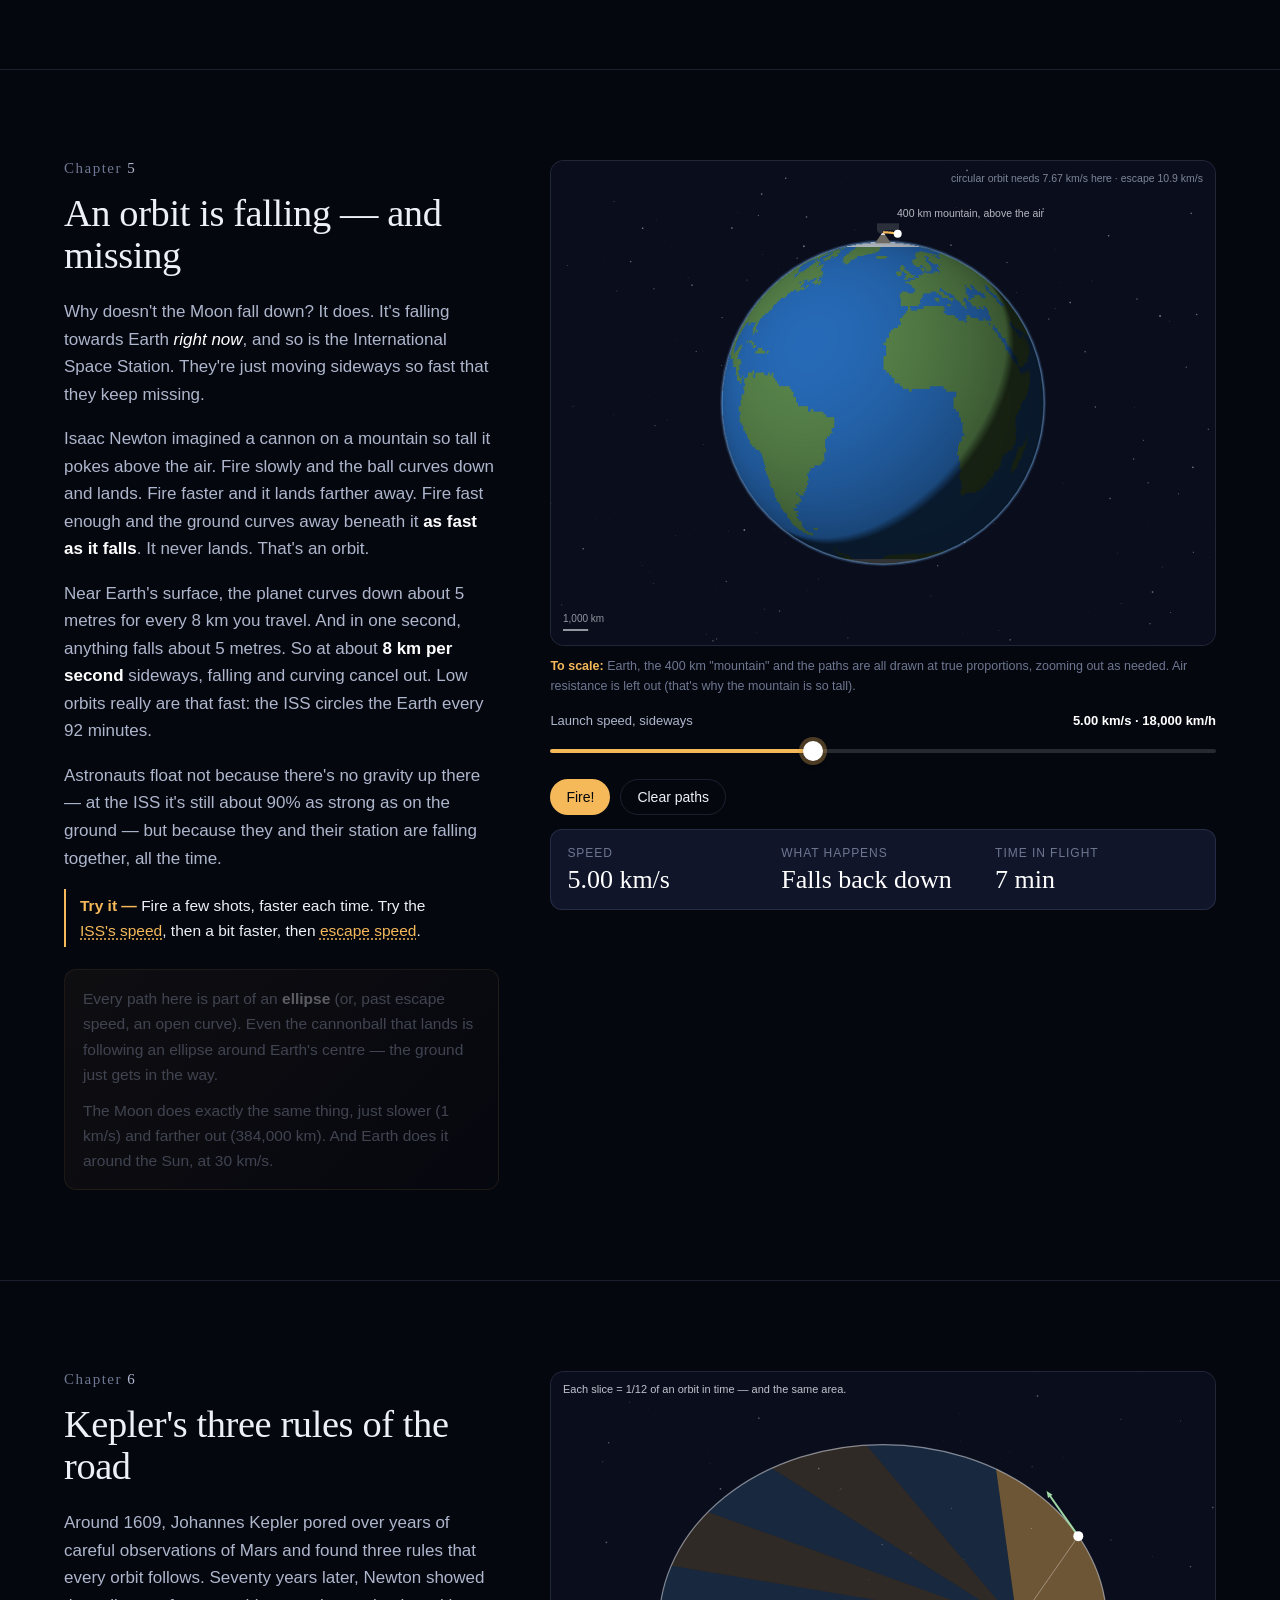
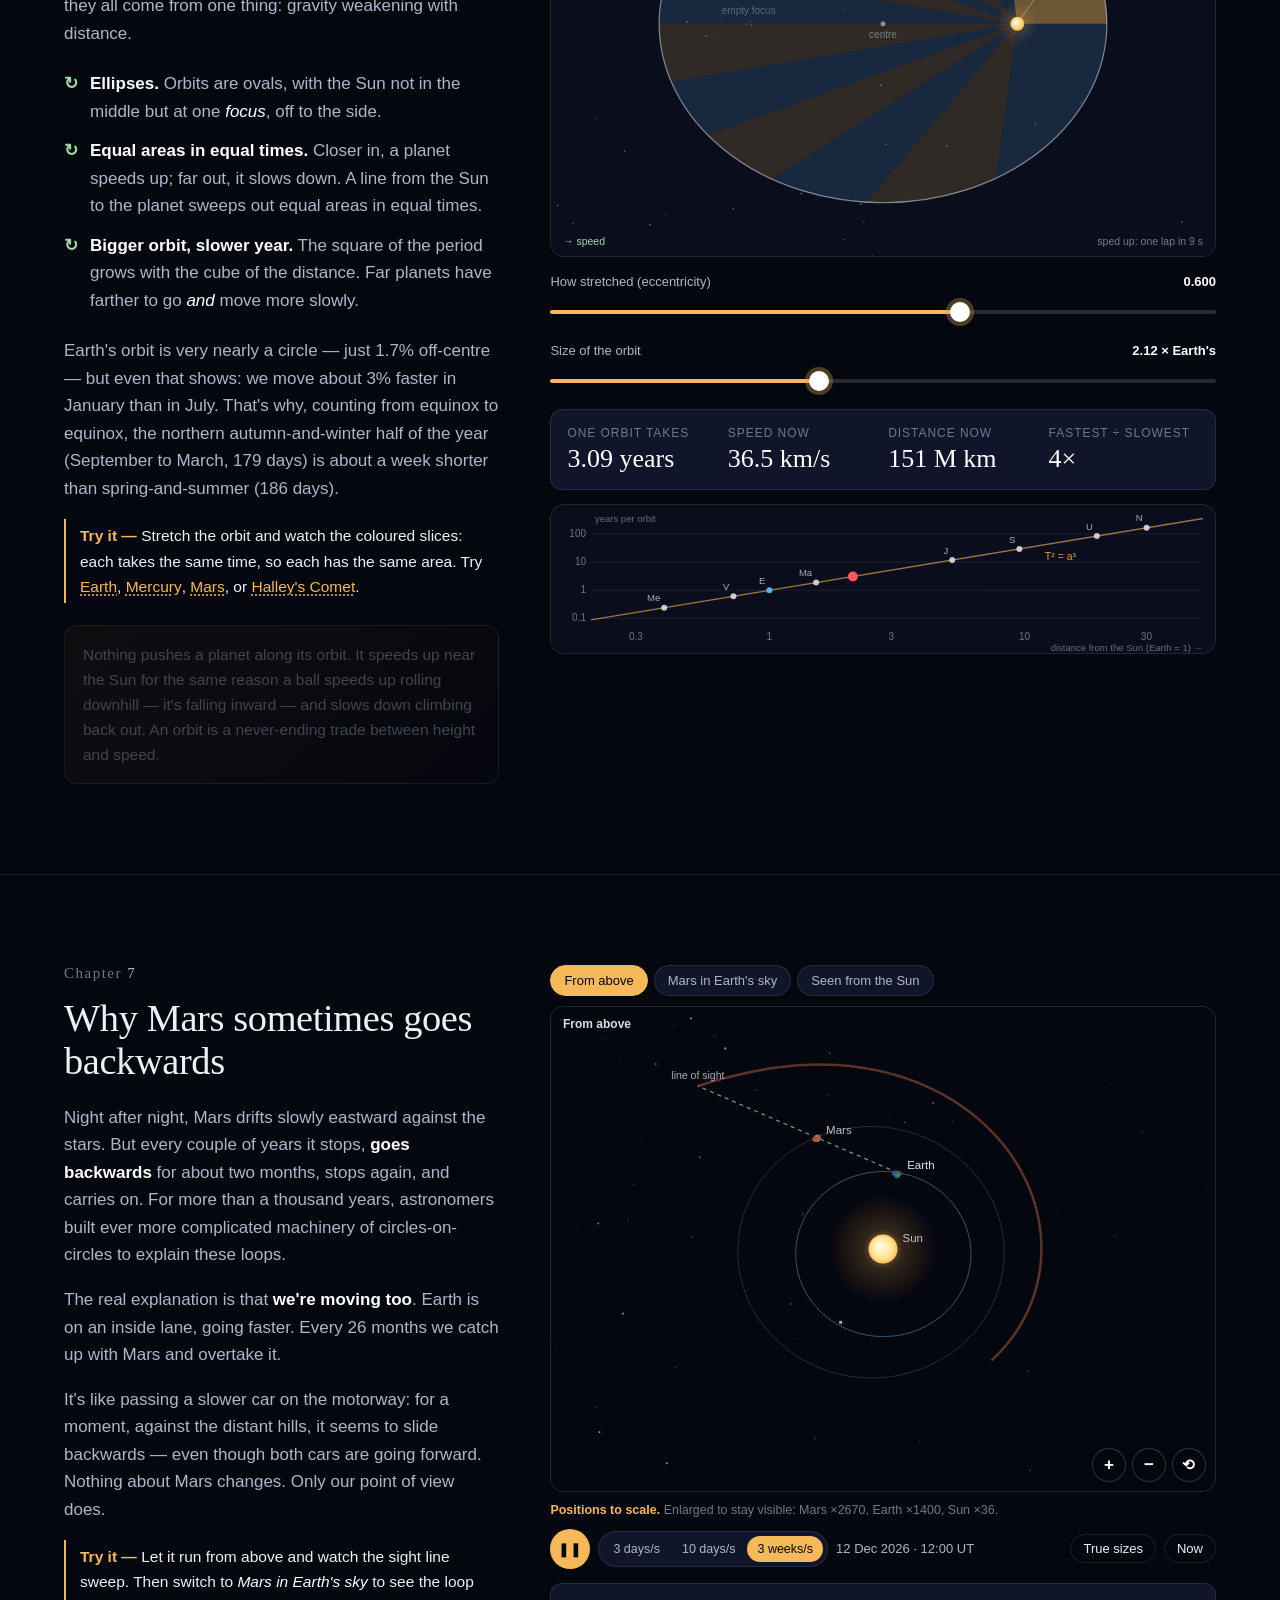
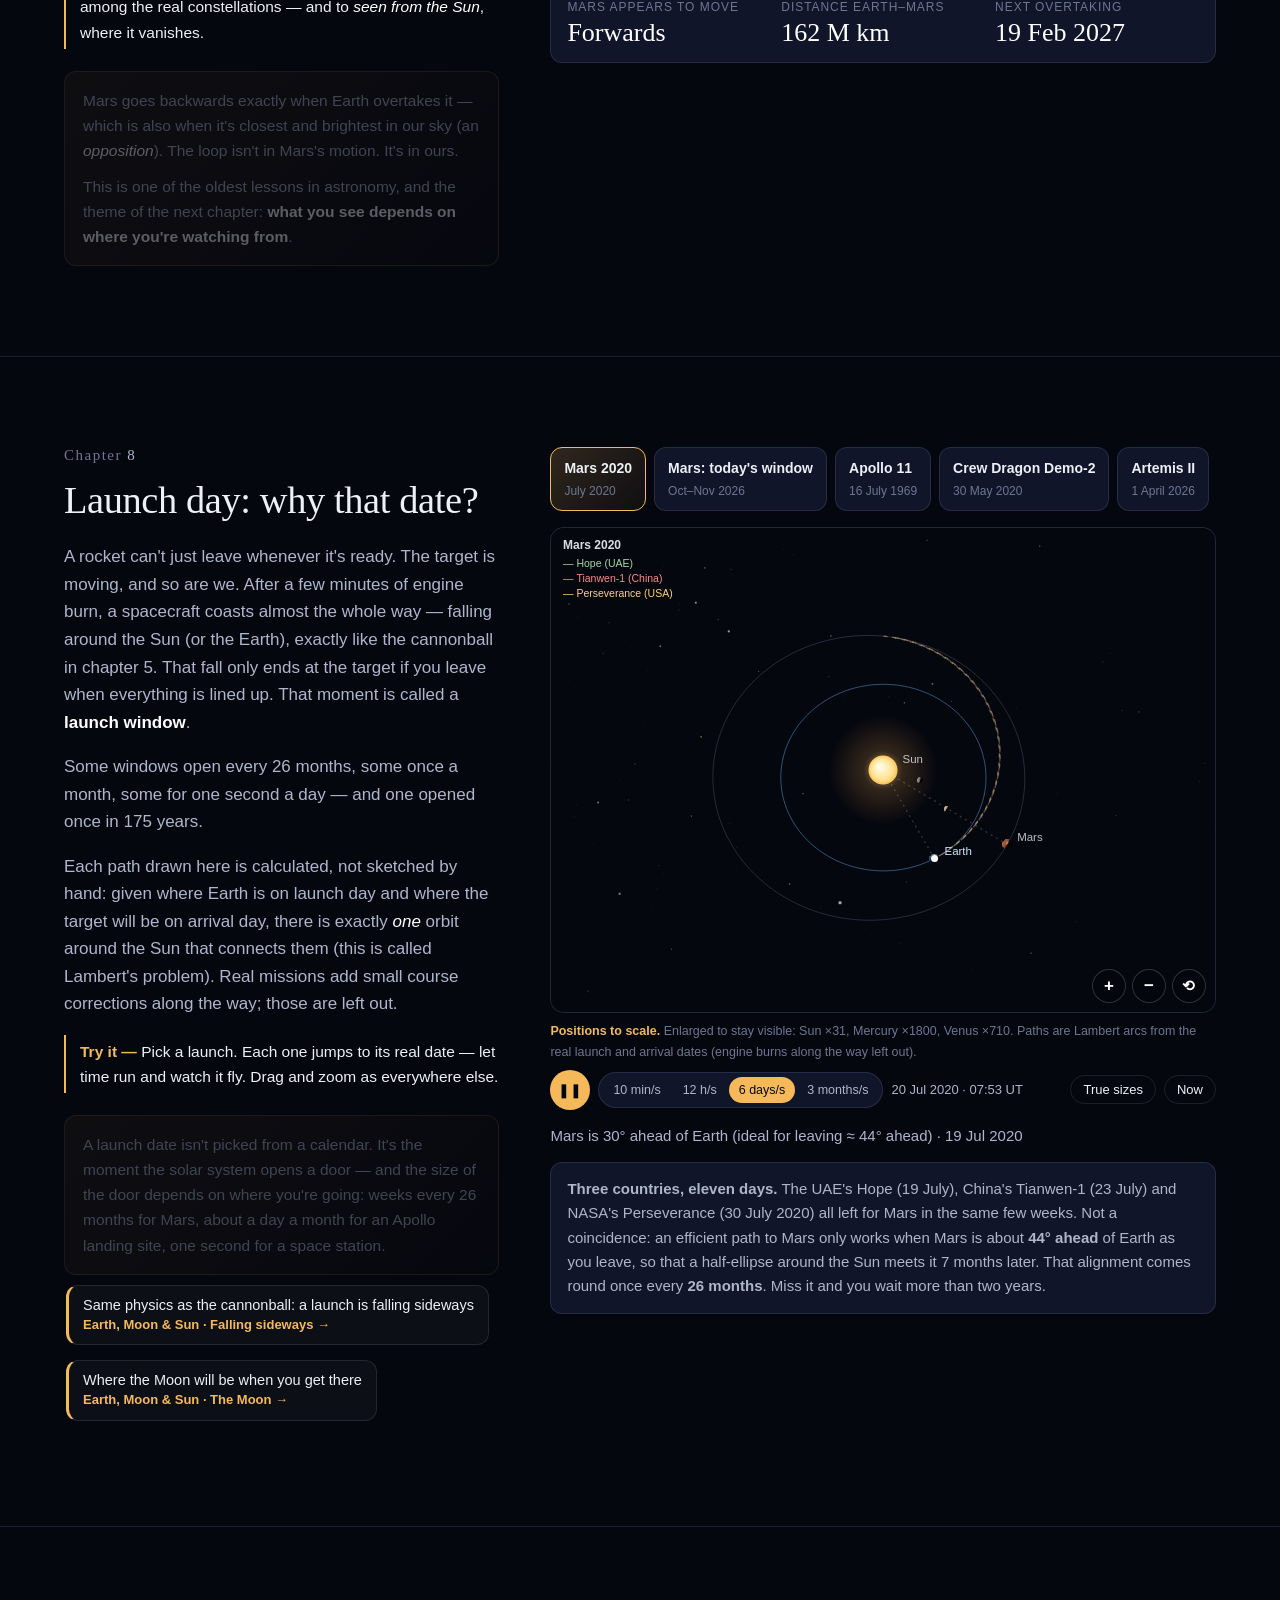
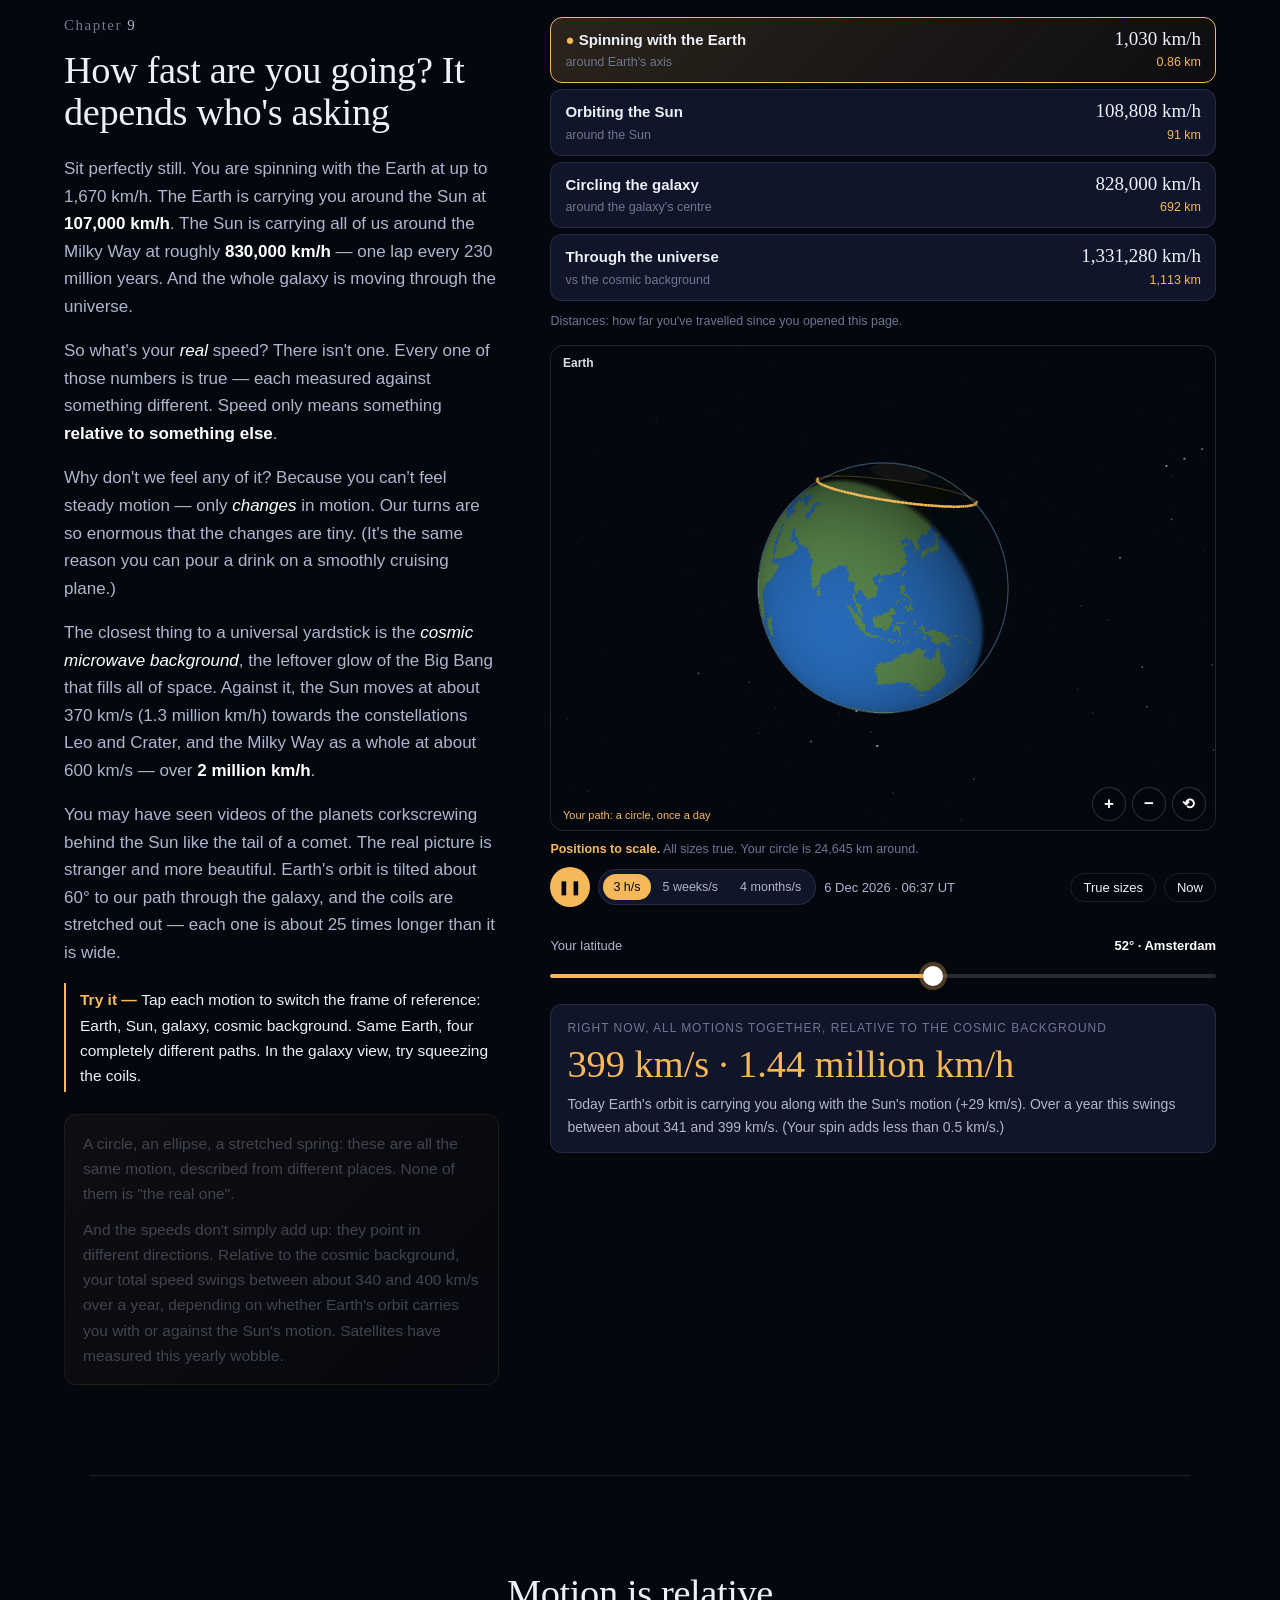
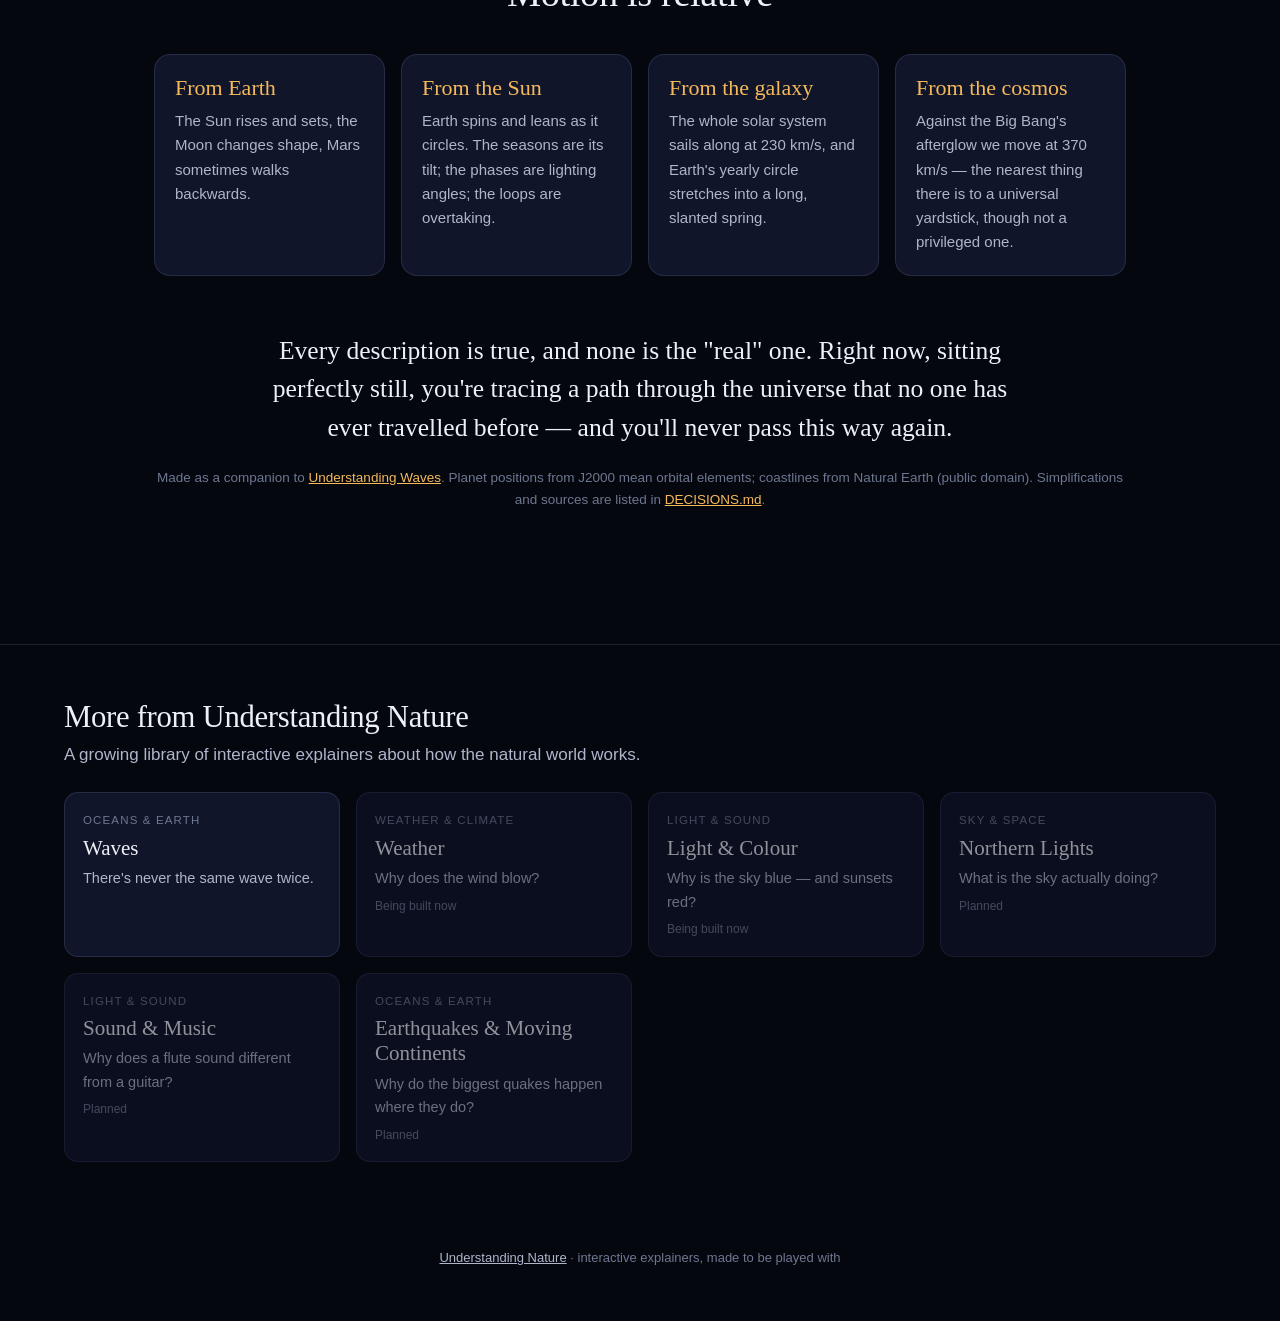
==== commit 7eabe44f: "orbits: re-sync from 952b9d6 (launch-day chapter); catalogue + cross-links for #launches Co-Authored" ====
--- a/site/orbits/index.html
+++ b/site/orbits/index.html
@@ -51,8 +51,9 @@
   <a href="#falling"><i>5</i>Falling sideways</a>
   <a href="#kepler"><i>6</i>Kepler's laws</a>
   <a href="#retrograde"><i>7</i>Backwards planets</a>
-  <a href="#speed"><i>8</i>How fast are we going?</a>
-  <a href="#summary"><i>9</i>Motion is relative</a>
+  <a href="#launches"><i>8</i>Launch day</a>
+  <a href="#speed"><i>9</i>How fast are we going?</a>
+  <a href="#summary"><i>10</i>Motion is relative</a>
 </nav>
 
 <main>
@@ -304,10 +305,32 @@
   </div>
 </section>
 
-<!-- ============ 8. HOW FAST ============ -->
+<!-- ============ 8. LAUNCH DAY ============ -->
+<section class="chapter" id="launches" data-module="launches.js">
+  <div class="text">
+    <p class="num">8</p>
+    <h2>Launch day: why that date?</h2>
+    <p>A rocket can't just leave whenever it's ready. The target is moving, and so are we. After a few minutes of engine burn, a spacecraft coasts almost the whole way — falling around the Sun (or the Earth), exactly like the cannonball in chapter 5. That fall only ends at the target if you leave when everything is lined up. That moment is called a <strong>launch window</strong>.</p>
+    <p>Some windows open every 26 months, some once a month, some for one second a day — and one opened once in 175 years.</p>
+    <p class="after">Each path drawn here is calculated, not sketched by hand: given where Earth is on launch day and where the target will be on arrival day, there is exactly <em>one</em> orbit around the Sun that connects them (this is called Lambert's problem). Real missions add small course corrections along the way; those are left out.</p>
+    <p class="try">Pick a launch. Each one jumps to its real date — let time run and watch it fly. Drag and zoom as everywhere else.</p>
+    <aside class="aha">
+      <p>A launch date isn't picked from a calendar. It's the moment the solar system opens a door — and the size of the door depends on where you're going: weeks every 26 months for Mars, about a day a month for an Apollo landing site, one second for a space station.</p>
+    </aside>
+  </div>
+  <div class="stage">
+    <div class="mission-list" id="launch-list"></div>
+    <div class="seg" id="launch-sub" style="display:none"></div>
+    <canvas id="launch-canvas" class="panel-canvas square" aria-label="Historic and current launches on their real dates"></canvas>
+    <p class="why" id="launch-live"></p>
+    <div class="launch-why" id="launch-why"></div>
+  </div>
+</section>
+
+<!-- ============ 9. HOW FAST ============ -->
 <section class="chapter" id="speed" data-module="speed.js">
   <div class="text">
-    <p class="num">8</p>
+    <p class="num">9</p>
     <h2>How fast are you going? It depends who's asking</h2>
     <p>Sit perfectly still. You are spinning with the Earth at up to 1,670 km/h. The Earth is carrying you around the Sun at <strong>107,000 km/h</strong>. The Sun is carrying all of us around the Milky Way at roughly <strong>830,000 km/h</strong> — one lap every 230 million years. And the whole galaxy is moving through the universe.</p>
     <p>So what's your <em>real</em> speed? There isn't one. Every one of those numbers is true — each measured against something different. Speed only means something <strong>relative to something else</strong>.</p>
--- a/site/orbits/css/orbits.css
+++ b/site/orbits/css/orbits.css
@@ -68,3 +68,16 @@
 .hero-caption .viewer-views { margin: 4px 0 8px; }
 .hero-caption .viewer-views button:not(.on) { background: rgba(5,7,15,0.5); }
 
+/* launch picker */
+.mission-list { display: flex; gap: 8px; overflow-x: auto; scrollbar-width: none; padding-bottom: 2px; }
+.mission-list button {
+  flex: none; display: flex; flex-direction: column; align-items: flex-start; gap: 2px; text-align: left; cursor: pointer;
+  background: var(--panel); border: 1px solid var(--line); border-radius: 12px; padding: 9px 13px; color: var(--ink); font: inherit;
+}
+.mission-list button b { font-size: 14px; font-weight: 600; }
+.mission-list button span { font-size: 12px; color: var(--ink-dim); }
+.mission-list button.on { border-color: var(--accent); background: linear-gradient(135deg, rgba(245,185,90,0.18), rgba(245,185,90,0.04)); }
+.launch-why { background: var(--panel); border: 1px solid var(--line); border-radius: 12px; padding: 14px 16px; }
+.launch-why p { margin: 0 0 0.7em; color: var(--ink-soft); font-size: 15px; }
+.launch-why p:last-child { margin: 0; }
+
